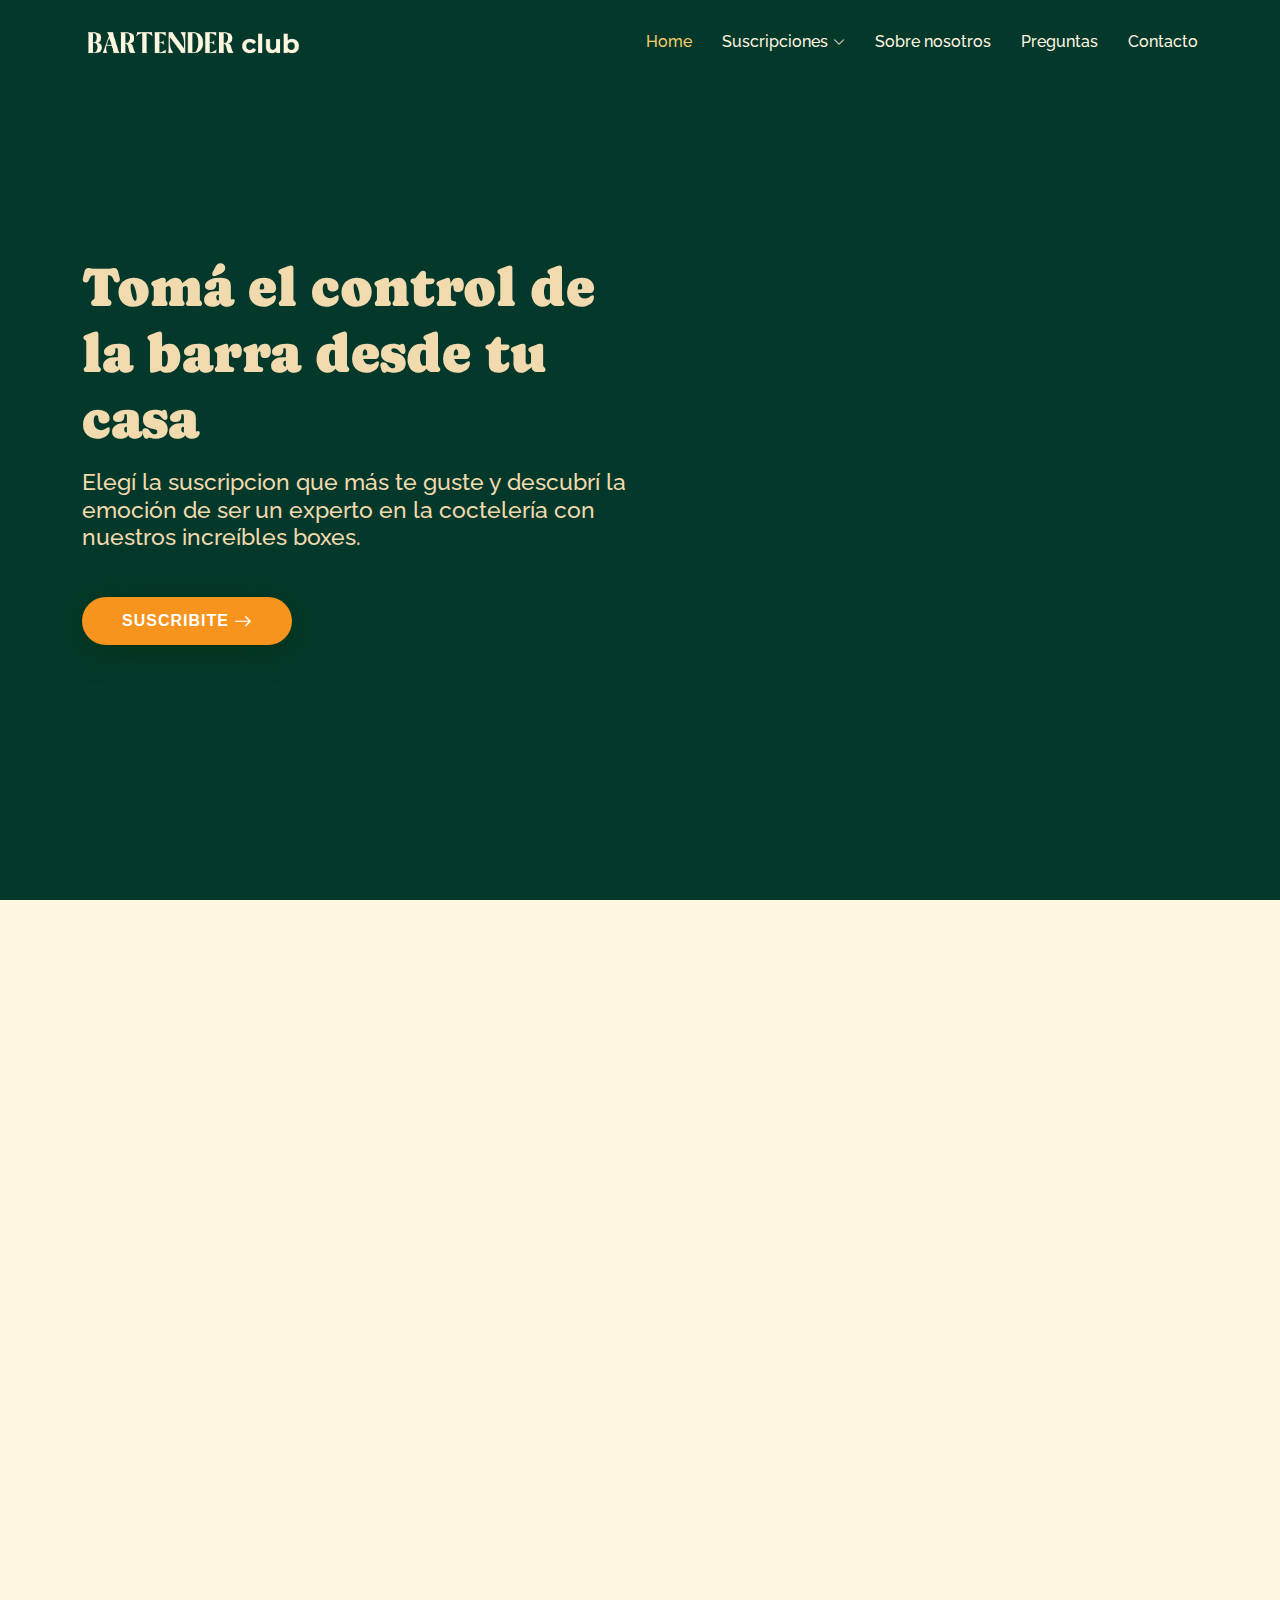
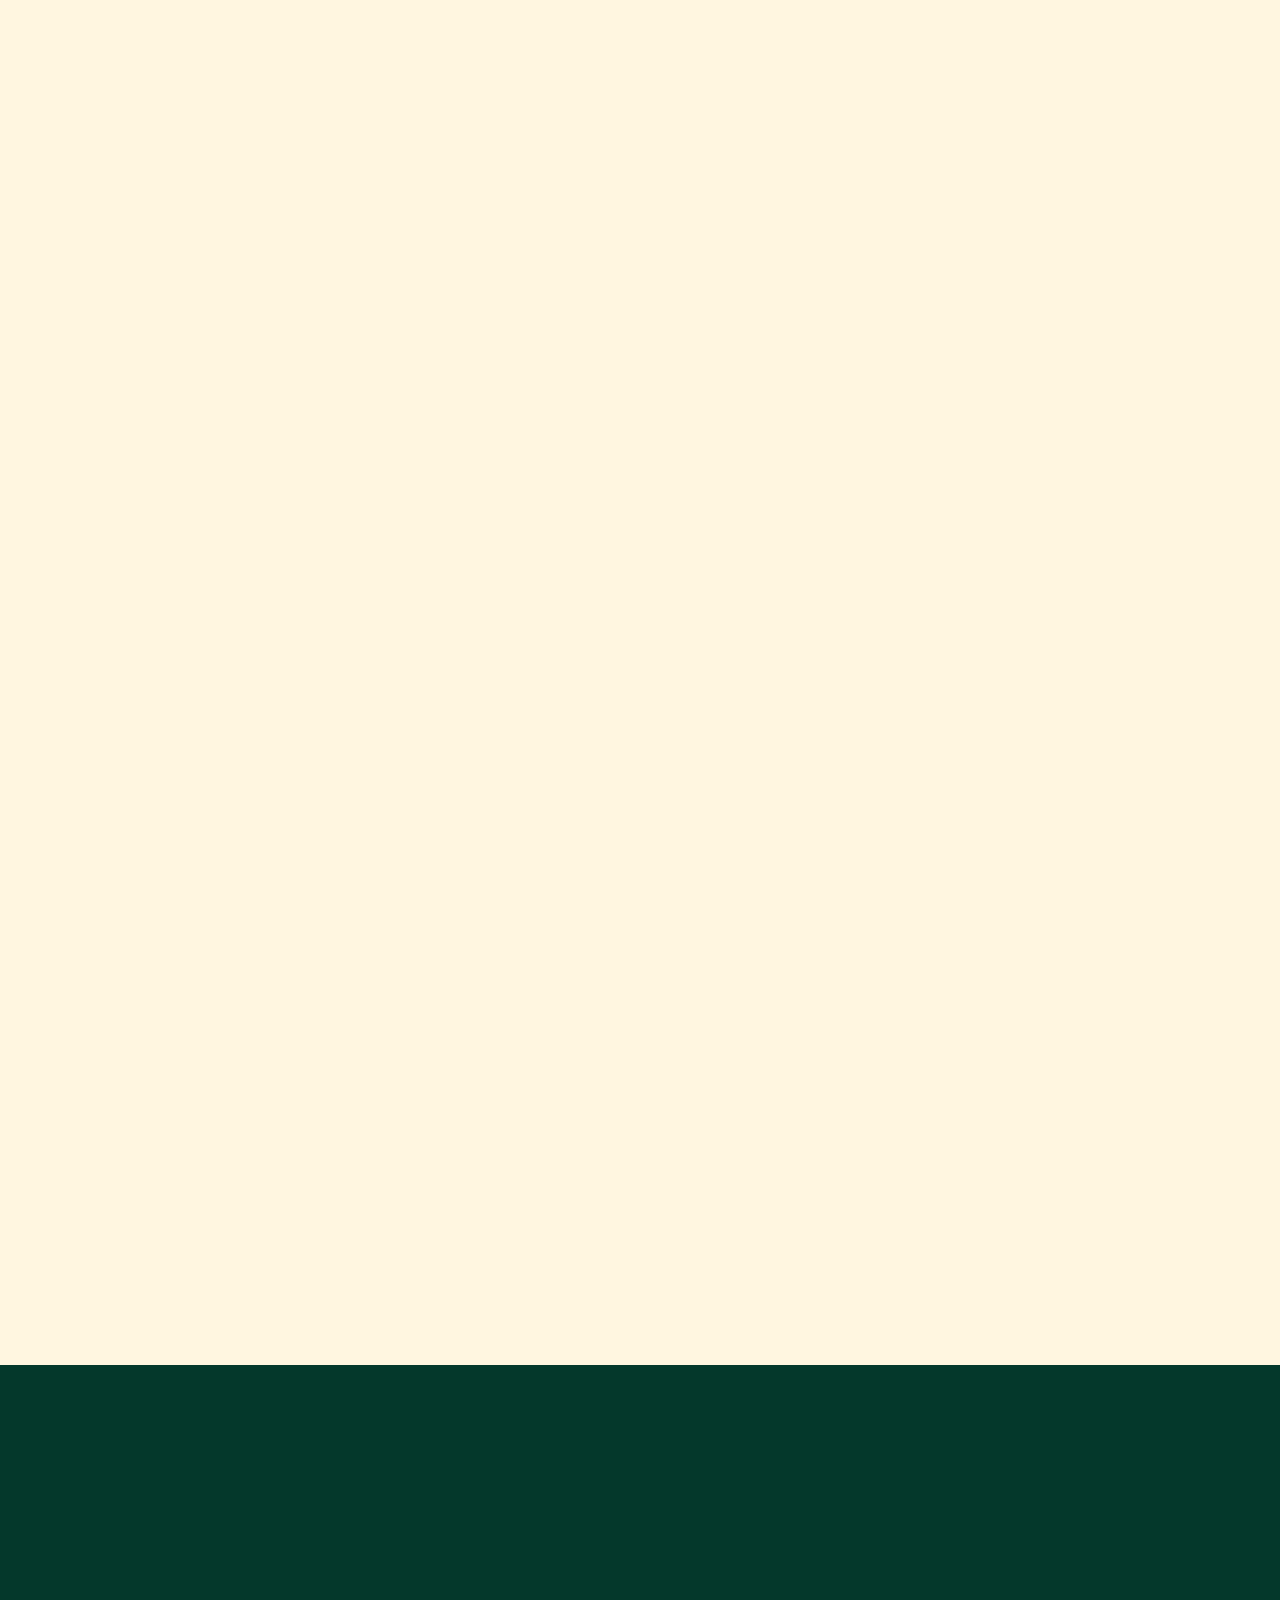
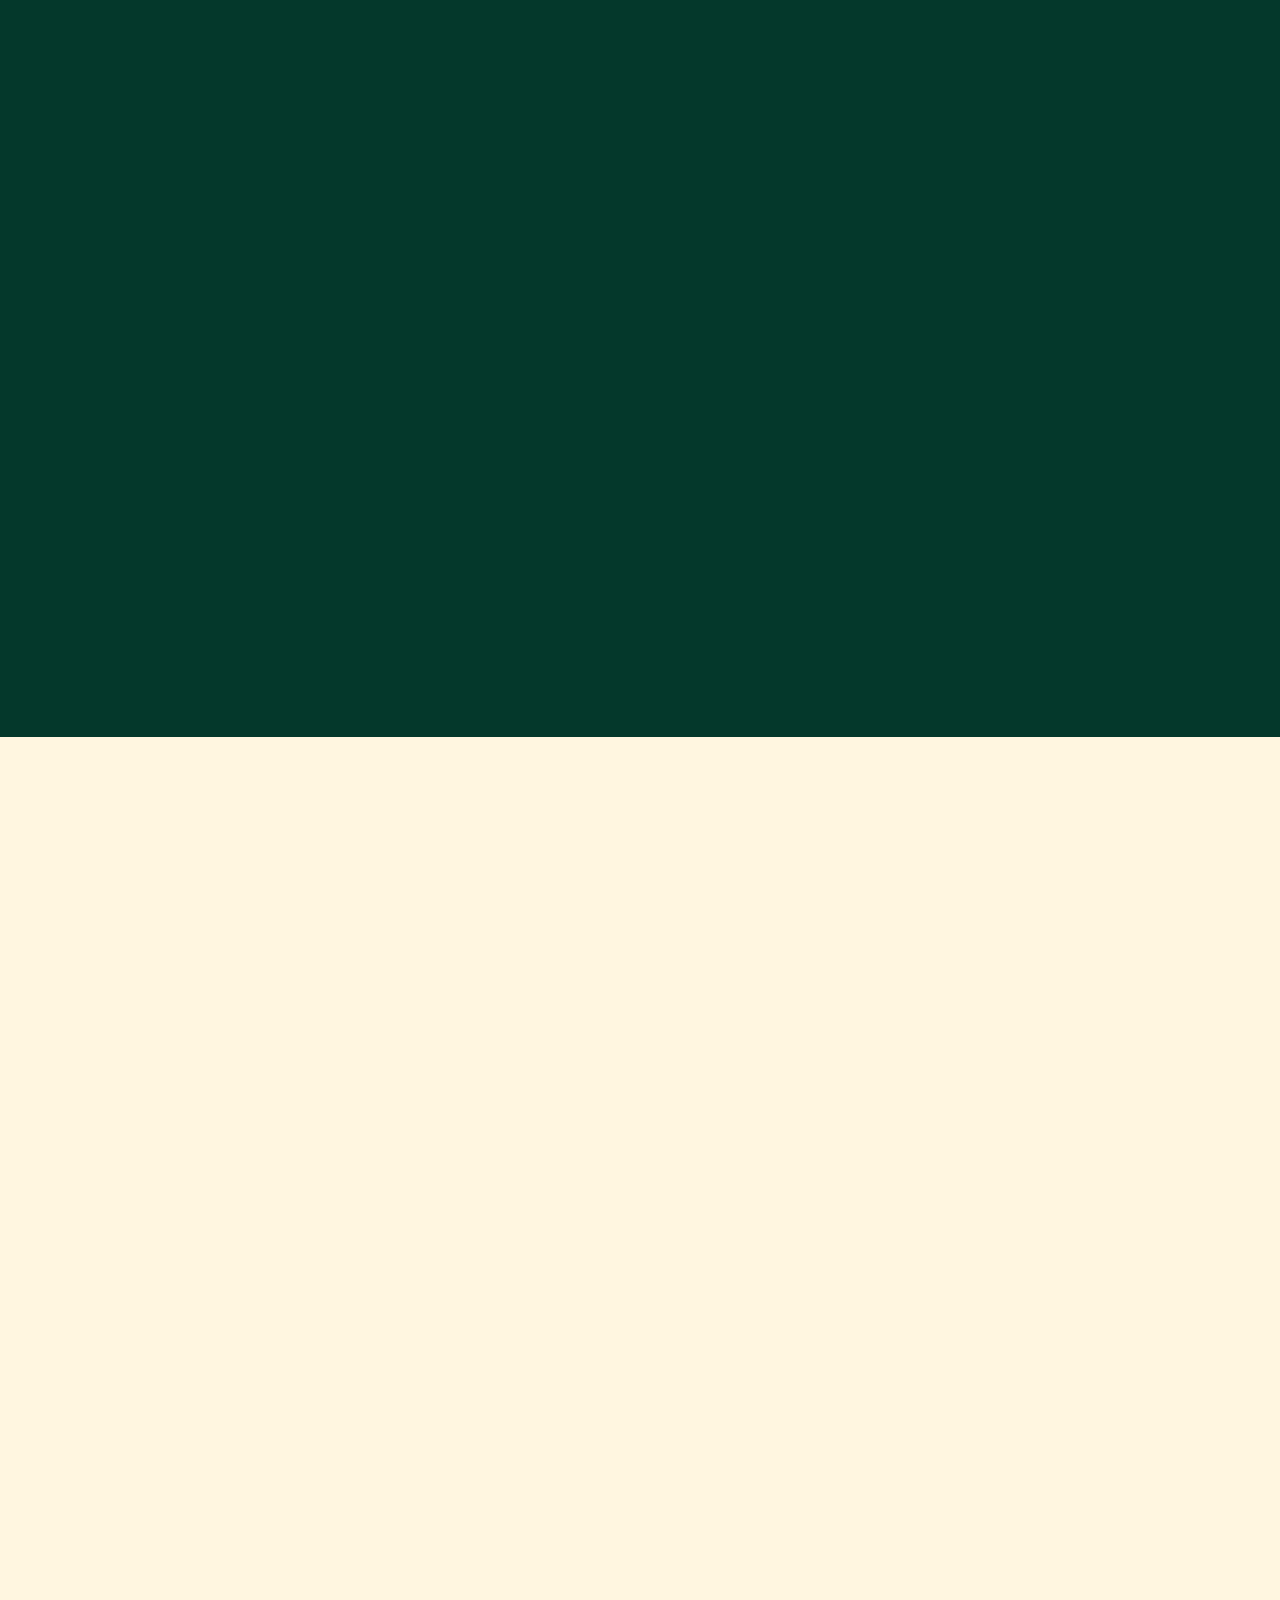
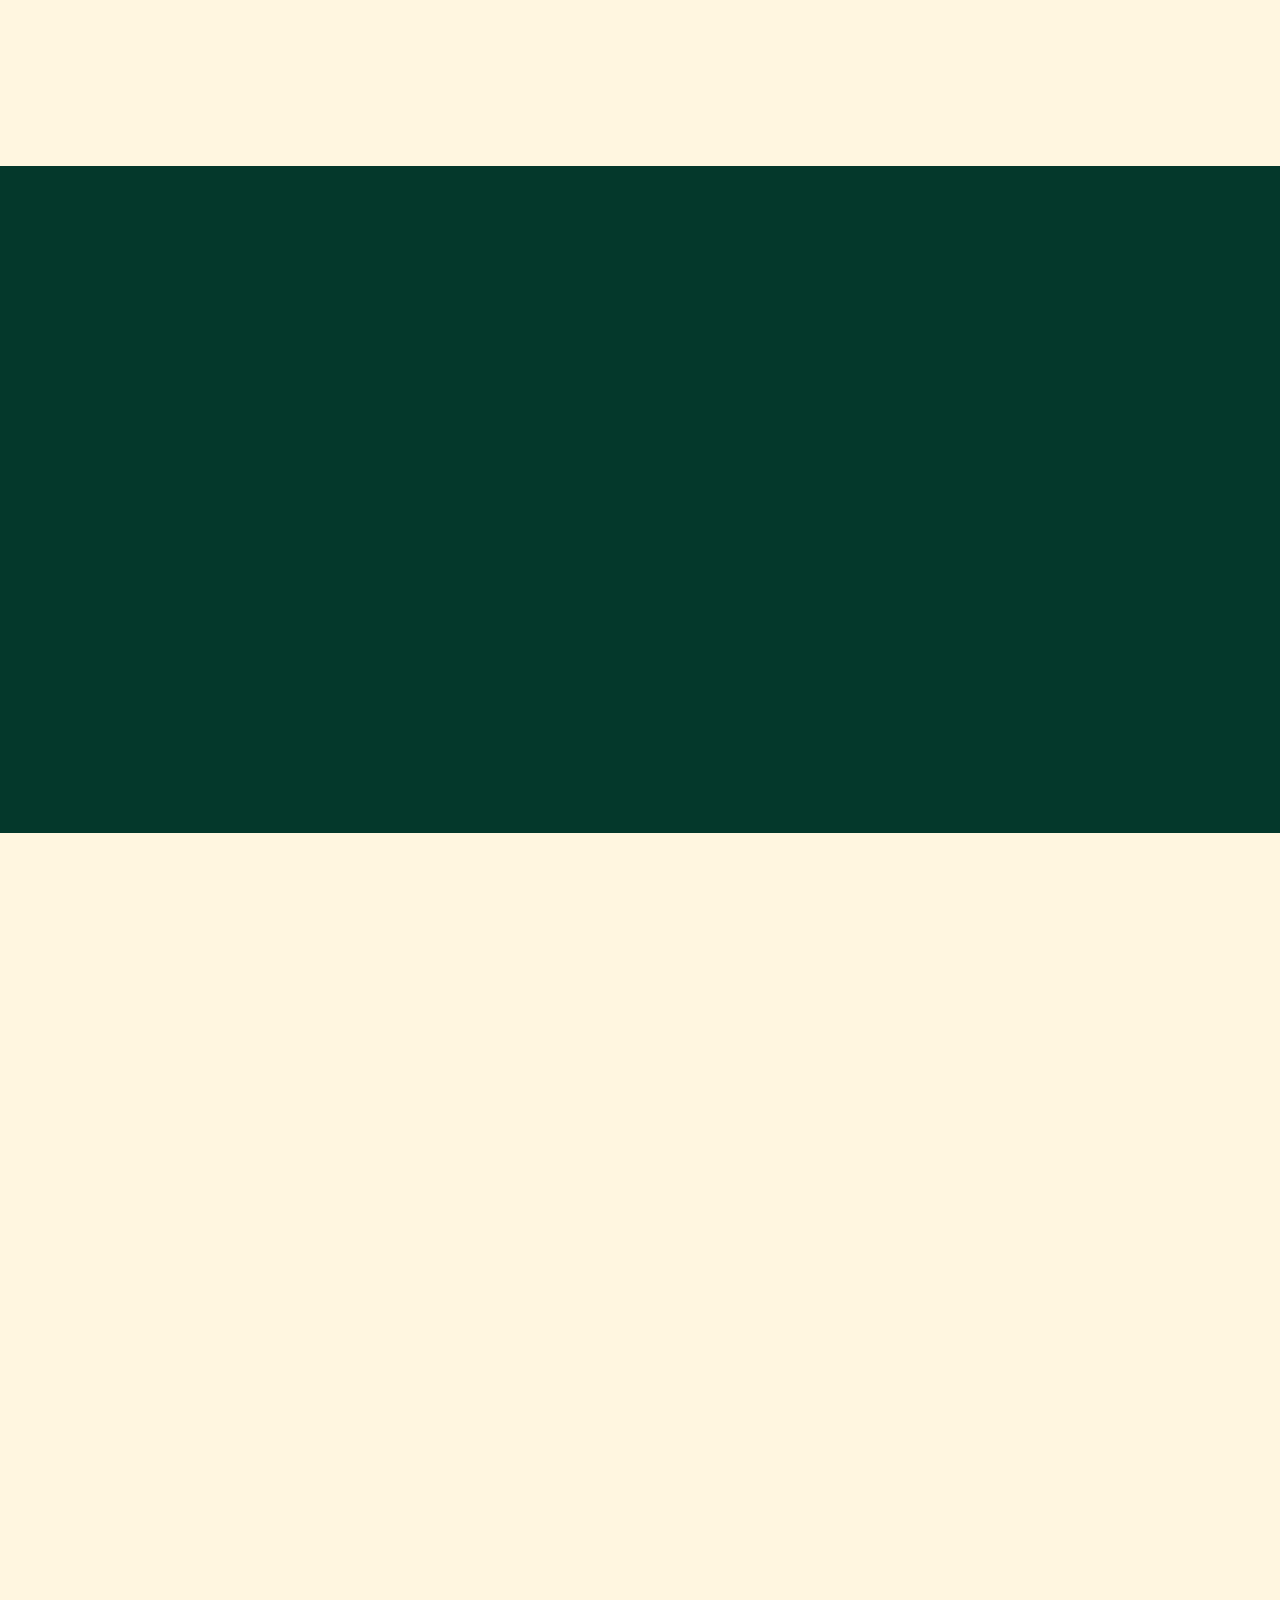
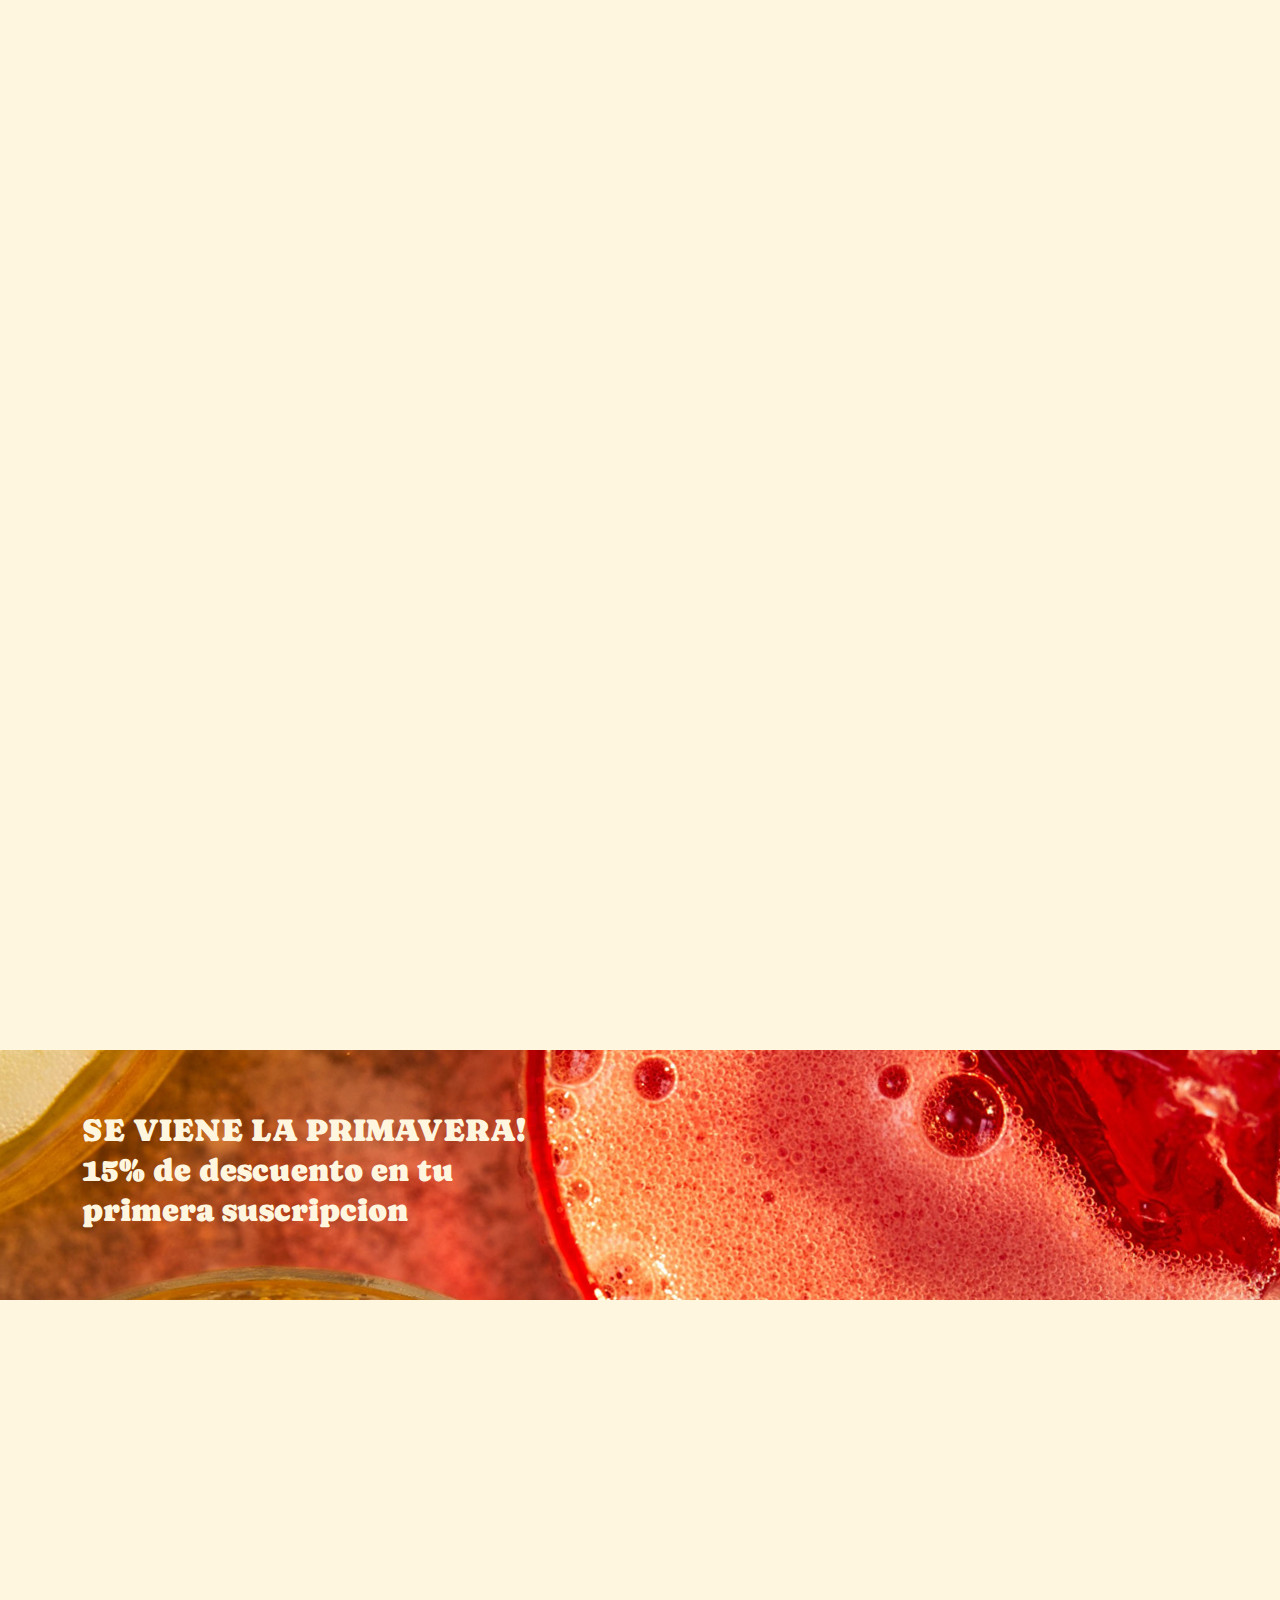
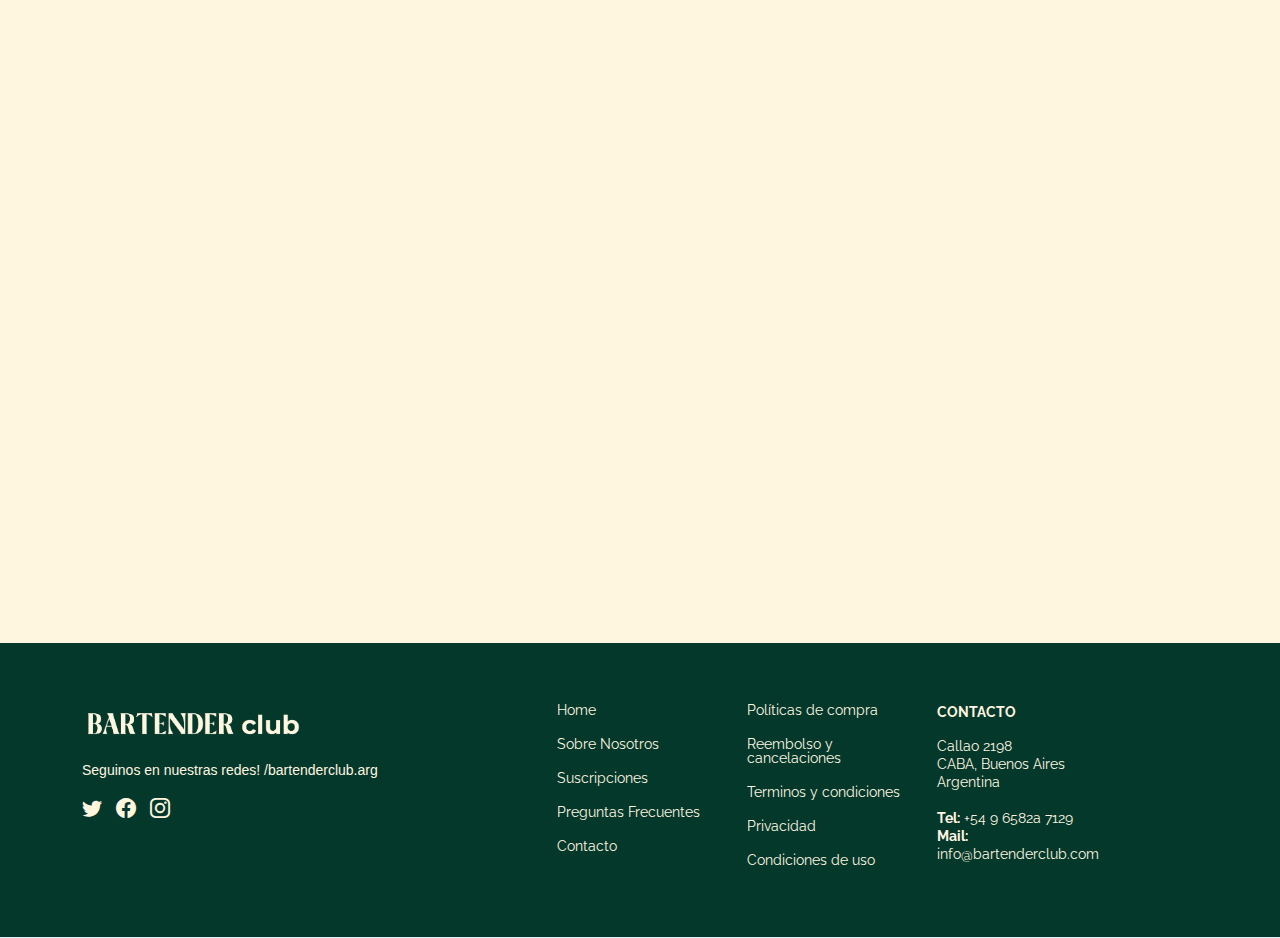
==== index.html @ 4bb98313 "cambios en detalles beneficios imagenes e iconos" ====
<!DOCTYPE html>
<html lang="en">

<head>
  <meta charset="utf-8">
  <meta content="width=device-width, initial-scale=1.0" name="viewport">

  <title>Bartender Club</title>
  <meta content="" name="description">
  <meta content="" name="keywords">

  <!-- Favicons -->
  <link href="assets/img/favicon.png" rel="icon">
  <link href="assets/img/apple-touch-icon.png" rel="apple-touch-icon">

  <!-- Google Fonts --> <link href="https://fonts.googleapis.com/css2?family=Caprasimo&family=Raleway:wght@500&family=Work+Sans:wght@700&display=swap" rel="stylesheet">

  <!-- Vendor CSS Files -->
  <link href="assets/vendor/aos/aos.css" rel="stylesheet">
  <link href="assets/vendor/bootstrap/css/bootstrap.min.css" rel="stylesheet">
  <link href="assets/vendor/bootstrap-icons/bootstrap-icons.css" rel="stylesheet">
  <link href="assets/vendor/glightbox/css/glightbox.min.css" rel="stylesheet">
  <link href="assets/vendor/remixicon/remixicon.css" rel="stylesheet">
  <link href="assets/vendor/swiper/swiper-bundle.min.css" rel="stylesheet">

  <!-- Template Main CSS File -->
  <link href="assets/css/style.css" rel="stylesheet">

  <!-- =======================================================
  * Template Name: FlexStart
  * Updated: Jul 27 2023 with Bootstrap v5.3.1
  * Template URL: https://bootstrapmade.com/flexstart-bootstrap-startup-template/
  * Author: BootstrapMade.com
  * License: https://bootstrapmade.com/license/
  ======================================================== -->
</head>

<body>

  <!-- ======= Header =======           <li><a class="nav-link scrollto" href="#services">Services</a></li>-->
  <header id="header" class="header fixed-top">
    <div class="container-fluid container-xl d-flex align-items-center justify-content-between">

      <a href="index.html" class="logo d-flex align-items-center">
        <img src="assets/img/logo.png" alt="">
      </a>

      <nav id="navbar" class="navbar">
        <ul>
          <li><a class="nav-link scrollto active" href="#hero">Home</a></li>  
          <li class="dropdown"><a href="#pricing"><span>Suscripciones</span> <i class="bi bi-chevron-down"></i></a>
            <ul>
              <li><a href="#"><span style="color: #04382b;">Box única</span></a></li>
              </li>
              <li><a href="detalle.html"><span style="color: #04382b;">Box por 6 meses</span></a></li>
              <li><a href="#"><span style="color: #04382b;">Box anual</span> </a></li>
            </ul>
          </li>
          <li><a class="nav-link scrollto" href="#creador">Sobre nosotros</a></li>

          <li><a class="nav-link scrollto" href="#faq">Preguntas</a></li>
        

          <li><a class="nav-link scrollto" href="#contact">Contacto</a></li>
        </ul>
        <i class="bi bi-list mobile-nav-toggle"></i>
      </nav><!-- .navbar -->

    </div>
  </header><!-- End Header -->

  <!-- ======= Hero Section ======= -->
  <section id="hero" class="hero d-flex align-items-center">

    <div class="container">
      <div class="row">
        <div class="col-lg-6 d-flex flex-column justify-content-center">
          <h1 data-aos="fade-up">Tomá el control de la barra desde tu casa</h1>
          <h2 data-aos="fade-up" data-aos-delay="400">Elegí la suscripcion que más te guste y descubrí la emoción de ser un experto en la coctelería con nuestros increíbles boxes. </p>
          <div data-aos="fade-up" data-aos-delay="600">
            <div class="text-center text-lg-start">
              <a href="#about" class="btn-get-started scrollto d-inline-flex align-items-center justify-content-center align-self-center">
                <span>SUSCRIBITE</span>
                <i class="bi bi-arrow-right"></i>
              </a>
            </div>
          </div>
        </div> 
         <div class="col-lg-6 hero-img" data-aos="zoom-out" data-aos-delay="200">
          <img src="assets/img/image-from-rawpixel-id-9070385-original.png" class="img-fluid" alt="">
        

          
        </div>
      </div>
    </div>

  </section><!-- End Hero -->

  <!-- ======= Clients Section ======= -->
<section id="clients" class="clients">

  <div class="container" data-aos="fade-up">

    <header class="section-header">
    </header>

    <div class="clients-slider swiper">
      <div class="swiper-wrapper align-items-center">
        <div class="swiper-slide"><img src="assets/img/clients/client-1.png" class="img-fluid" alt=""></div>
        <div class="swiper-slide"><img src="assets/img/clients/client-2.png" class="img-fluid" alt=""></div>
        <div class="swiper-slide"><img src="assets/img/clients/client-3.png" class="img-fluid" alt=""></div>
        <div class="swiper-slide"><img src="assets/img/clients/client-4.png" class="img-fluid" alt=""></div>
        <div class="swiper-slide"><img src="assets/img/clients/client-5.png" class="img-fluid" alt=""></div>
        <div class="swiper-slide"><img src="assets/img/clients/client-6.png" class="img-fluid" alt=""></div>
        <div class="swiper-slide"><img src="assets/img/clients/client-7.png" class="img-fluid" alt=""></div>
        <div class="swiper-slide"><img src="assets/img/clients/client-8.png" class="img-fluid" alt=""></div>
      </div>

    </div>
  </div>

</section><!-- End Clients Section -->

   <!-- ======= Values Section ======= -->
   <section id="values" class="values">

    <div class="container" data-aos="fade-up">

      <header class="section-header">

        <h1>Tu viaje con <span style="color: #FA003C;">Bartenderclub</span></h1>
      </header>

      <div class="row">

        <div class="col-lg-4" data-aos="fade-up" data-aos-delay="200">
          <div class="box">
            <img src="assets/img/stickerrrrssssss-04.svg" class="img-fluid" alt="">
            <h3>TE SUSCRIBIS</h3>
            <h5>Elegís el tipo de plan que más te <br> guste en pocos pasos</h5>
          </div>
        </div>

        <div class="col-lg-4 mt-4 mt-lg-0" data-aos="fade-up" data-aos-delay="400">
          <div class="box">
            <img src="assets/img/stickerrrrssssss-05.svg" class="img-fluid" alt="">
            <h3>LO PREPARAMOS</h3>
            <h5>Nos ocupamos que te llegue bien, <br> directo a tu puerta en Argentina</h5>
          </div>
        </div>

        <div class="col-lg-4 mt-4 mt-lg-0" data-aos="fade-up" data-aos-delay="600">
          <div class="box">
            <img src="assets/img/stickerrrrssssss-06.svg" class="img-fluid" alt="">
            <h3>LO DISFRUTAS</h3>
            <h5>Recibís tu box listo para un festival de <br> sabores y ser el mejor bartender!</h5>
          </div>
        </div>

      </div>

    </div>

  </section><!-- End Values Section -->

  <main id="main">
    <!-- ======= About Section ======= -->
    <section id="about" class="about">

      <div class="container" data-aos="fade-up">
        <div class="row gx-0">

          <div class="col-lg-6 d-flex flex-column justify-content-center" data-aos="fade-up" data-aos-delay="200">
            <div class="content">
              <h1>Cada mes, una <br> experiencia diferente</h1>
              <p>
                Una experiencia única y vibrante, desde clásicos elegantes hasta creaciones exóticas. Cada caja te sorprenderá cada mes con una fiesta lista para despegar, llena de ingredientes y recetas creativas.
              </p>
              <p> 
                <span style="font-weight: bolder;"> ¿Estás listo para agitar, mezclar y sorprender a tus amigos con deliciosos cócteles? Cada mes, una nueva explosión de sabores directo a tu casa.</span> 
              </p>
              <div class="text-center text-lg-start">
                <a href="#" class="btn-read-more d-inline-flex align-items-center justify-content-center align-self-center">
                  <span>LEER MÁS</span>
                  <i class="bi bi-arrow-right"></i>
                </a>
              </div>
            </div>
          </div>

          <div class="col-lg-6 d-flex align-items-center" data-aos="zoom-out" data-aos-delay="200">
            <img src="assets/img/primer partetrago.png" class="img-fluid" alt="">
          </div>

        </div>
      </div>

    </section><!-- End About Section -->

   

     <!-- Beneficios-->
     <section id="features" class="features">

      <div class="container" data-aos="fade-up">
    <div class="row feature-icons" data-aos="fade-up">
     <h1 class="text-center">Una sola caja, miles de beneficios</h1> 

      <div class="row">
        <div class="col-xl-4 text-center" data-aos="fade-right" data-aos-delay="100">
          <img src="assets/img/friends2.png" class="img-fluid p-4" alt="">
        </div>

        <div class="col-xl-8 d-flex content">
          <div class="row align-self-center gy-4">

            <div class="col-md-6 icon-box" data-aos="fade-up">
              <img src="assets/img/stickersbeneficios-12.png">
              <div>
                <h4 >Variedad de ingredientes</h4>
                <p>Licores premium, siropes, frutas frescas y especias, seleccionadas cuidadosamente</p>
              </div>
            </div>

            <div class="col-md-6 icon-box" data-aos="fade-up" data-aos-delay="100">
              <img src="assets/img/stickersbeneficios-11.png">
              <div>
                <h4>Recetas únicas y creativas</h4>
                <p>Diseñadas para todos los niveles con secretos y tips para lucirte</p>
              </div>
            </div>

            <div class="col-md-6 icon-box" data-aos="fade-up" data-aos-delay="200">
              <img src="assets/img/stickersbeneficios-13.png">
              <div>
                <h4>Instrumentos profesionales</h4>
                <p>Instrumentos duraderos para garantizar una preparación auténtica</p>
              </div>
            </div>

            <div class="col-md-6 icon-box" data-aos="fade-up" data-aos-delay="300">
              <img src="assets/img/stickersbeneficios-14.png">
              <div>
                <h4>Experiencia en comunidad</h4>
                <p>Experiencias, consejos y variaciones de recetas de otros suscriptores como vos</p>
              </div>
            </div>

            <div class="col-md-6 icon-box" data-aos="fade-up" data-aos-delay="400">
              <img src="assets/img/stickersbeneficios-10.png">
              <div>
                <h4>Accesos exclusivos</h4>
                <p>Acceso exclusivo a eventos y clases por Youtube con expertos para seguir aprendiendo</p>
              </div>
            </div>

            <div class="col-md-6 icon-box" data-aos="fade-up" data-aos-delay="500">
              <img src="assets/img/stickersbeneficios-09.png">
              <div>
                <h4>Servicio personalizado</h4>
                <p>Comentanos tus preferencias o alergias alimentarias y las tendremos en cuenta!</p>
              </div>
            </div>

          </div>
        </div>

      </div>
  
</div><!-- End Feature Tabs -->

    </div><!-- End Feature Icons -->

  </div>

</section><!-- End Features Section -->
    <!-- ======= Counts Section ======= <section id="counts" class="counts">
      <div class="container" data-aos="fade-up">

        <div class="row gy-4">

          <div class="col-lg-3 col-md-6">
            <div class="count-box">
              <i class="bi bi-emoji-smile"></i>
              <div>
                <span data-purecounter-start="0" data-purecounter-end="232" data-purecounter-duration="1" class="purecounter"></span>
                <p>Happy Clients</p>
              </div>
            </div>
          </div>

          <div class="col-lg-3 col-md-6">
            <div class="count-box">
              <i class="bi bi-journal-richtext" style="color: #ee6c20;"></i>
              <div>
                <span data-purecounter-start="0" data-purecounter-end="521" data-purecounter-duration="1" class="purecounter"></span>
                <p>Projects</p>
              </div>
            </div>
          </div>

          <div class="col-lg-3 col-md-6">
            <div class="count-box">
              <i class="bi bi-headset" style="color: #15be56;"></i>
              <div>
                <span data-purecounter-start="0" data-purecounter-end="1463" data-purecounter-duration="1" class="purecounter"></span>
                <p>Hours Of Support</p>
              </div>
            </div>
          </div>

          <div class="col-lg-3 col-md-6">
            <div class="count-box">
              <i class="bi bi-people" style="color: #bb0852;"></i>
              <div>
                <span data-purecounter-start="0" data-purecounter-end="15" data-purecounter-duration="1" class="purecounter"></span>
                <p>Hard Workers</p>
              </div>
            </div>
          </div>

        </div>

      </div>
    </section>-->
    <!-- End Counts Section -->






 <!-- End Banner Section -->

    
 <!-- ======= Pricing Section ======= -->
 <section id="pricing" class="pricing">

  <div class="container" data-aos="fade-up">

    <header class="section-header">
      <h1 style="color: #FFF6E0;">Elegí tu camino bartender</h1> 
    </header>

    <div class="row gy-4" data-aos="fade-left">

      <div class="col-lg-4 col-md-6" data-aos="zoom-in" data-aos-delay="200">
        <div class="box">
          <img src="assets/img/Paper Box Mockups1.png" class="img-fluid" alt="">
          <h3 style="color: #FA003C; font-size: 30px;">BOX AMATEUR</h3>  
          <h5> Suscripción por un mes</h5>  
       
        
          
          <ul>
            <li style="font-weight:bolder;"> Incluye</li>
            <li>✓ Materias primas para el armado<br> del trago del mes</li>
            <li >✓ Recetas exclusivas<span></li>
          </ul>
          <ul>
            <li><span style="color: #ffffff; font-weight: bolder;">Regalo sorpresa mensual<span></li>
            <li > <span style="color: #ffffff; font-weight: bolder;">Contenidos de Youtube exclusivos<span></li>
            <li><span style="color: #ffffff; font-weight: bolder;">Diferentes copas de regalo<span></li>
          </ul>
          <div class="price"><sup>$</sup>10.000</div>
          <a href="detalle.html" class="btn-buy">SUSCRIBIRSE</a>
        </div>
      </div>

      <div class="col-lg-4 col-md-6" data-aos="zoom-in" data-aos-delay="300">
        <div class="box">
          <img src="assets/img/aaaa.png" class="img-fluid" alt="">
          <span class="featured">+ VENDIDO</span>
          <h3 style="color:#FA003C; font-size: 30px">BOX AFICIONADO</h3>
          <h5> Suscripción por 6 meses</h5>
          

          <ul>
            <li style="font-weight:bolder;"> Incluye</li>
            <li>✓ Materias primas para el armado<br> de dos tragos del mes</li>
            <li >✓ Recetas exclusivas<span></li>
          </ul>
          <ul>
            <li><span style="color: #FA003C; font-weight: bolder;">Regalo sorpresa mensual<span></li>
            <li > <span style="color: #ffffff; font-weight: bolder;">Contenidos de Youtube exclusivos<span></li>
            <li><span style="color: #ffffff; font-weight: bolder;">Diferentes copas de regalo<span></li>
          </ul>
          <div class="price"><sup>$</sup>13.000<span> / por mes</span></div>
          <a href="detalle.html" class="btn-buy">SUSCRIBIRSE</a>
        </div>
      </div>

      <div class="col-lg-4 col-md-6" data-aos="zoom-in" data-aos-delay="400">
        <div class="box">
          <img src="assets/img/Paper Box Mockups2.png" class="img-fluid" alt="">
          <h3 style="color: #FA003C; font-size: 30px">BOX MAESTRO</h3>
          <h5> Suscripción anual</h5>
          
        
          <ul>
            <li style="font-weight:bolder;"> Incluye</li>
            <li>✓ Materias primas para el armado<br> de dos tragos del mes</li>
            <li >✓ Recetas exclusivas<span></li>
          </ul>
          <ul>
            <li><span style="color: #FA003C; font-weight: bolder;">Regalo sorpresa mensual<span></li>
            <li > <span style="color: #FA003C; font-weight: bolder;">Contenidos de Youtube exclusivos<span></li>
            <li><span style="color: #FA003C; font-weight: bolder;">Diferentes copas de regalo<span></li>
          </ul>
          <div class="price"><sup>$</sup>14.000<span> / por mes</span></div>
          <a href="detalle.html" class="btn-buy">SUSCRIBIRSE</a>
        </div>
      </div>

    </div>

  </div>

</section><!-- End Pricing Section -->

    <!-- ======= Features Section ======= <section id="features" class="features">

      <div class="container" data-aos="fade-up">

        <header class="section-header">
          <h2>Features</h2>
          <p>Laboriosam et omnis fuga quis dolor direda fara</p>
        </header>

        <div class="row">

          <div class="col-lg-6">
            <img src="assets/img/features.png" class="img-fluid" alt="">
          </div>

          <div class="col-lg-6 mt-5 mt-lg-0 d-flex">
            <div class="row align-self-center gy-4">

              <div class="col-md-6" data-aos="zoom-out" data-aos-delay="200">
                <div class="feature-box d-flex align-items-center">
                  <i class="bi bi-check"></i>
                  <h3>Eos aspernatur rem</h3>
                </div>
              </div>

              <div class="col-md-6" data-aos="zoom-out" data-aos-delay="300">
                <div class="feature-box d-flex align-items-center">
                  <i class="bi bi-check"></i>
                  <h3>Facilis neque ipsa</h3>
                </div>
              </div>

              <div class="col-md-6" data-aos="zoom-out" data-aos-delay="400">
                <div class="feature-box d-flex align-items-center">
                  <i class="bi bi-check"></i>
                  <h3>Volup amet voluptas</h3>
                </div>
              </div>

              <div class="col-md-6" data-aos="zoom-out" data-aos-delay="500">
                <div class="feature-box d-flex align-items-center">
                  <i class="bi bi-check"></i>
                  <h3>Rerum omnis sint</h3>
                </div>
              </div>

              <div class="col-md-6" data-aos="zoom-out" data-aos-delay="600">
                <div class="feature-box d-flex align-items-center">
                  <i class="bi bi-check"></i>
                  <h3>Alias possimus</h3>
                </div>
              </div>

              <div class="col-md-6" data-aos="zoom-out" data-aos-delay="700">
                <div class="feature-box d-flex align-items-center">
                  <i class="bi bi-check"></i>
                  <h3>Repellendus mollitia</h3>
                </div>
              </div>

            </div>
          </div>

        </div> <!-- / row -->

        
       

    
    
    <!-- ======= Services Section =======<section id="services" class="services">

      <div class="container" data-aos="fade-up">

        <header class="section-header">
          <h2>Services</h2>
          <p>Veritatis et dolores facere numquam et praesentium</p>
        </header>

        <div class="row gy-4">

          <div class="col-lg-4 col-md-6" data-aos="fade-up" data-aos-delay="200">
            <div class="service-box blue">
              <i class="ri-discuss-line icon"></i>
              <h3>Nesciunt Mete</h3>
              <p>Provident nihil minus qui consequatur non omnis maiores. Eos accusantium minus dolores iure perferendis tempore et consequatur.</p>
              <a href="#" class="read-more"><span>Read More</span> <i class="bi bi-arrow-right"></i></a>
            </div>
          </div>

          <div class="col-lg-4 col-md-6" data-aos="fade-up" data-aos-delay="300">
            <div class="service-box orange">
              <i class="ri-discuss-line icon"></i>
              <h3>Eosle Commodi</h3>
              <p>Ut autem aut autem non a. Sint sint sit facilis nam iusto sint. Libero corrupti neque eum hic non ut nesciunt dolorem.</p>
              <a href="#" class="read-more"><span>Read More</span> <i class="bi bi-arrow-right"></i></a>
            </div>
          </div>

          <div class="col-lg-4 col-md-6" data-aos="fade-up" data-aos-delay="400">
            <div class="service-box green">
              <i class="ri-discuss-line icon"></i>
              <h3>Ledo Markt</h3>
              <p>Ut excepturi voluptatem nisi sed. Quidem fuga consequatur. Minus ea aut. Vel qui id voluptas adipisci eos earum corrupti.</p>
              <a href="#" class="read-more"><span>Read More</span> <i class="bi bi-arrow-right"></i></a>
            </div>
          </div>

          <div class="col-lg-4 col-md-6" data-aos="fade-up" data-aos-delay="500">
            <div class="service-box red">
              <i class="ri-discuss-line icon"></i>
              <h3>Asperiores Commodi</h3>
              <p>Non et temporibus minus omnis sed dolor esse consequatur. Cupiditate sed error ea fuga sit provident adipisci neque.</p>
              <a href="#" class="read-more"><span>Read More</span> <i class="bi bi-arrow-right"></i></a>
            </div>
          </div>

          <div class="col-lg-4 col-md-6" data-aos="fade-up" data-aos-delay="600">
            <div class="service-box purple">
              <i class="ri-discuss-line icon"></i>
              <h3>Velit Doloremque.</h3>
              <p>Cumque et suscipit saepe. Est maiores autem enim facilis ut aut ipsam corporis aut. Sed animi at autem alias eius labore.</p>
              <a href="#" class="read-more"><span>Read More</span> <i class="bi bi-arrow-right"></i></a>
            </div>
          </div>

          <div class="col-lg-4 col-md-6" data-aos="fade-up" data-aos-delay="700">
            <div class="service-box pink">
              <i class="ri-discuss-line icon"></i>
              <h3>Dolori Architecto</h3>
              <p>Hic molestias ea quibusdam eos. Fugiat enim doloremque aut neque non et debitis iure. Corrupti recusandae ducimus enim.</p>
              <a href="#" class="read-more"><span>Read More</span> <i class="bi bi-arrow-right"></i></a>
            </div>
          </div>

        </div>

      </div>

    </section> -->
    <!-- End Services Section -->

   
  <!-- ======= Team Section ======= -->
  <section id="team" class="team">

    <div class="container" data-aos="fade-up">

      <header class="section-header">
        <h1>Trends de nuestros expertos en tus boxes</h1>
      </header>

      <div class="row gy-4">

        <div class="col-lg-3 col-md-6 d-flex align-items-stretch" data-aos="fade-up" data-aos-delay="100">
          <div class="member">
            <div class="member-img">
              <img src="assets/img/team/Frame 10.png" class="img-fluid" alt="">
              <div class="social">
            
              </div>
            </div>
            <div class="member-info">
              <h3>WESTERN INDIAN</h3>
              <h5>Por Ana Varela </h5>
              <p>Una mezcla de Caribe antiguo y Sudamérica, siendo considerado como un cóctel ideal para comenzar o terminar un día caluroso.

              </p>
            </div>
          </div>
        </div>

        <div class="col-lg-3 col-md-6 d-flex align-items-stretch" data-aos="fade-up" data-aos-delay="200">
          <div class="member">
            <div class="member-img">
              <img src="assets/img/team/Frame 9.png" class="img-fluid" alt="">
              <div class="social">
               
              </div>
            </div>
            <div class="member-info">
              <h3>MARGARITA</h3>
              <h5>Por "Picca" </h5>
              <p>Reinventamos la clásica receta para hacerla un poco más veraniega y aún más refrescante, mezclándola con mucha sandía.</p>
            </div>
          </div>
        </div>

        <div class="col-lg-3 col-md-6 d-flex align-items-stretch" data-aos="fade-up" data-aos-delay="300">
          <div class="member">
            <div class="member-img">
              <img src="assets/img/team/Frame 12.png" class="img-fluid" alt="">
              <div class="social">
          
              </div>
            </div>
            <div class="member-info">
              <h3>VODKA LEMONADE</h3>
              <h5>Por Meli Manhattan </h5>
              <p>Para pasar un fin de semana con amigos, nada mejor que una limonada, pero para agregarle un toque único y diferente,
¿Por qué no pruebas con un poco de vodka?  .</p>
            </div>
          </div>
        </div>

        <div class="col-lg-3 col-md-6 d-flex align-items-stretch" data-aos="fade-up" data-aos-delay="400">
          <div class="member">
            <div class="member-img">
              <img src="assets/img/team/Frame 11.png" class="img-fluid" alt="">
              <div class="social">
            
              </div>
            </div>
            <div class="member-info">
              <h3>CYNAR JULEP</h3>
              <h5>Por Tato Giovanonni</h5>
              <p>Un trago de baja calorias y bajo en alcohol, asi que no tendras que sentirte mal por disfrutar mas de uno! </p>
            </div>
          </div>
        </div>

      </div>

    </div>

  </section><!-- End Team Section -->
    
<!-- Sobre el creador -->
<section id="creador" class="creador">

  <div class="container" data-aos="fade-up">
<div class="row feature-icons" data-aos="fade-up">
<div class="row feture-tabs" data-aos="fade-up">
<div class="col-lg-6"> 
<h1>Conocé al creador</h1>

<!-- Tabs -->
<ul class="nav nav-pills mb-3">
  <li>
    <a class="nav-link active" data-bs-toggle="pill" href="#tab1">Historia</a>
  </li>
  <li>
    <a class="nav-link" data-bs-toggle="pill" href="#tab2">Su gran premio</a>
  </li>
</ul><!-- End sobre el creador -->

<!-- Tab Content -->
<div class="tab-content">

  <div class="tab-pane fade show active" id="tab1">
    <p style="color: #FFF6E0; font-size: 18px;" font>Pablo Zitarosa, un apasionado bartender argentino que quedó cautivado por las fascinantes recetas de autor que se ocultan detrás de cada cóctel a los 18 años. <br>  A lo largo de su carrera, tuvo el privilegio de explorar y experimentar con una amplia gama de ingredientes, técnicas y sabores, lo que le permitió desarrollar mi propio estilo.</p>
    
    <p> <span style="font-weight: bolder; color: #FFF6E0; font-size: 18px;">Aprendé los secretos mejor guardados y los trucos maestros mientras te conviertes en un verdadero experto en la creación de bebidas únicas.</span></p>
    <div class="d-flex align-items-center mb-2">
     
            <div class="text-center text-lg-start">
              <a href="#" class="btn-read-more d-inline-flex align-items-center justify-content-center align-self-center">
                <span>LEER MÁS</span>
                <i class="bi bi-plus"></i>
              </a>
            </div> 
    </div>
   
  </div><!-- End Tab 1 Content -->

  <div class="tab-pane fade show" id="tab2">
    <p style="color: #FFF6E0; font-size: 18px; ">Se coronó <span style="font-weight: bolder;">campeón de World Class Argentina,</span> la competencia de coctelería organizada por Diageo, la empresa de bebidas premium, obteniendo el título de Bartender del Año 2023. Zitarosa representará al país en la final global que se realizará en São Paulo, Brasil, en septiembre, compitiendo contra bartenders de más de 50 países del mundo.</p>
    <div class="d-flex align-items-center mb-2">
      <i class="bi bi-check2"></i>
      <h4>Un bartender de clase mundial</h4>
    </div>
    <div class="d-flex align-items-center mb-2">
      <i class="bi bi-check2"></i>
      <h4>Presentó ocho cócteles en ocho minutos</h4>
    </div>
  </div><!-- End Tab 2 Content -->
  
 

</div>

</div>

<div class="col-lg-6">
<img src="assets/img/pablo.png" class="img-fluid" alt="">
</div>
       
</section> <!-- End creador Content --> 

    <!-- ======= Portfolio Section ======= -->
    <section id="portfolio" class="portfolio">

      <div class="container" data-aos="fade-up">

        <header class="section-header">
          <h1>Sabores capturados</h1>
        </header>

        <div class="row" data-aos="fade-up" data-aos-delay="100">
          <div class="col-lg-12 d-flex justify-content-center">
            <ul id="portfolio-flters">
              <li data-filter="*" class="filter-active">Todos</li>
              <li data-filter=".filter-app">Veraniegos</li>
              <li data-filter=".filter-card">Primaverales</li>
              <li data-filter=".filter-web">Con amigos</li>
            </ul>
          </div>
        </div>

        <div class="row gy-4 portfolio-container" data-aos="fade-up" data-aos-delay="200">

          <div class="col-lg-4 col-md-6 portfolio-item filter-app">
            <div class="portfolio-wrap">
              <img src="assets/img/portfolio/portfolio-1.jpg" class="img-fluid" alt="">
              <div class="portfolio-info">
                <h4>Ginger gin</h4>
                <p>Veraniegos</p>
                <div class="portfolio-links">
                  <a href="assets/img/portfolio/portfolio-1.jpg" data-gallery="portfolioGallery" class="portfokio-lightbox" title="Ginger gin"><i class="bi bi-plus"></i></a>
                  <a href="portfolio-details.html" title="More Details"><i class="bi bi-link"></i></a>
                </div>
              </div>
            </div>
          </div>

          <div class="col-lg-4 col-md-6 portfolio-item filter-web">
            <div class="portfolio-wrap">
              <img src="assets/img/portfolio/portfolio-2.jpg" class="img-fluid" alt="">
              <div class="portfolio-info">
                <h4>Coco loco</h4>
                <p>Con amigos</p>
                <div class="portfolio-links">
                  <a href="assets/img/portfolio/portfolio-2.jpg" data-gallery="portfolioGallery" class="portfokio-lightbox" title="Coco loco"><i class="bi bi-plus"></i></a>
                  <a href="portfolio-details.html" title="More Details"><i class="bi bi-link"></i></a>
                </div>
              </div>
            </div>
          </div>

          <div class="col-lg-4 col-md-6 portfolio-item filter-app">
            <div class="portfolio-wrap">
              <img src="assets/img/portfolio/portfolio-3.jpg" class="img-fluid" alt="">
              <div class="portfolio-info">
                <h4>Frozen Aperol Spritz</h4>
                <p>Veraniegos</p>
                <div class="portfolio-links">
                  <a href="assets/img/portfolio/portfolio-3.jpg" data-gallery="portfolioGallery" class="portfokio-lightbox" title="Frozen Aperol Spritz"><i class="bi bi-plus"></i></a>
                  <a href="portfolio-details.html" title="More Details"><i class="bi bi-link"></i></a>
                </div>
              </div>
            </div>
          </div>

          <div class="col-lg-4 col-md-6 portfolio-item filter-card">
            <div class="portfolio-wrap">
              <img src="assets/img/portfolio/portfolio-4.jpg" class="img-fluid" alt="">
              <div class="portfolio-info">
                <h4>Madras</h4>
                <p>Primaverales</p>
                <div class="portfolio-links">
                  <a href="assets/img/portfolio/portfolio-4.jpg" data-gallery="portfolioGallery" class="portfokio-lightbox" title="Madras"><i class="bi bi-plus"></i></a>
                  <a href="portfolio-details.html" title="More Details"><i class="bi bi-link"></i></a>
                </div>
              </div>
            </div>
          </div>

          <div class="col-lg-4 col-md-6 portfolio-item filter-web">
            <div class="portfolio-wrap">
              <img src="assets/img/portfolio/portfolio-5.jpg" class="img-fluid" alt="">
              <div class="portfolio-info">
                <h4>Verano frizz</h4>
                <p>Con amigos</p>
                <div class="portfolio-links">
                  <a href="assets/img/portfolio/portfolio-5.jpg" data-gallery="portfolioGallery" class="portfokio-lightbox" title="Verano frizz"><i class="bi bi-plus"></i></a>
                  <a href="portfolio-details.html" title="More Details"><i class="bi bi-link"></i></a>
                </div>
              </div>
            </div>
          </div>

          <div class="col-lg-4 col-md-6 portfolio-item filter-app">
            <div class="portfolio-wrap">
              <img src="assets/img/portfolio/portfolio-6.jpg" class="img-fluid" alt="">
              <div class="portfolio-info">
                <h4>Vodka tomate Limoneto</h4>
                <p>Veraniegos</p>
                <div class="portfolio-links">
                  <a href="assets/img/portfolio/portfolio-6.jpg" data-gallery="portfolioGallery" class="portfokio-lightbox" title="Vodka tomate Limoneto"><i class="bi bi-plus"></i></a>
                  <a href="portfolio-details.html" title="More Details"><i class="bi bi-link"></i></a>
                </div>
              </div>
            </div>
          </div>

          <div class="col-lg-4 col-md-6 portfolio-item filter-card">
            <div class="portfolio-wrap">
              <img src="assets/img/portfolio/portfolio-7.jpg" class="img-fluid" alt="">
              <div class="portfolio-info">
                <h4>Aperol Hibiscus</h4>
                <p>Primaverales</p>
                <div class="portfolio-links">
                  <a href="assets/img/portfolio/portfolio-7.jpg" data-gallery="portfolioGallery" class="portfokio-lightbox" title="Aperol Hibiscus"><i class="bi bi-plus"></i></a>
                  <a href="portfolio-details.html" title="More Details"><i class="bi bi-link"></i></a>
                </div>
              </div>
            </div>
          </div>

          <div class="col-lg-4 col-md-6 portfolio-item filter-card">
            <div class="portfolio-wrap">
              <img src="assets/img/portfolio/portfolio-8.jpg" class="img-fluid" alt="">
              <div class="portfolio-info">
                <h4>Margarita de Ananá</h4>
                <p>Primaverales</p>
                <div class="portfolio-links">
                  <a href="assets/img/portfolio/portfolio-8.jpg" data-gallery="portfolioGallery" class="portfokio-lightbox" title="Margarita de Ananá"><i class="bi bi-plus"></i></a>
                  <a href="portfolio-details.html" title="More Details"><i class="bi bi-link"></i></a>
                </div>
              </div>
            </div>
          </div>

          <div class="col-lg-4 col-md-6 portfolio-item filter-web">
            <div class="portfolio-wrap">
              <img src="assets/img/portfolio/portfolio-9.jpg" class="img-fluid" alt="">
              <div class="portfolio-info">
                <h4>Spiced honey orange cocktail</h4>
                <p>Con amigos</p>
                <div class="portfolio-links">
                  <a href="assets/img/portfolio/portfolio-9.jpg" data-gallery="portfolioGallery" class="portfokio-lightbox" title="Spiced honey orange cocktail"><i class="bi bi-plus"></i></a>
                  <a href="portfolio-details.html" title="More Details"><i class="bi bi-link"></i></a>
                </div>
              </div>
            </div>
          </div>

        </div>

      </div>

    </section><!-- End Portfolio Section -->

    <!-- ======= Testimonials Section ======= -->
    <section id="testimonials" class="testimonials">

      <div class="container" data-aos="fade-up">

        <header class="section-header">
          <h1>Comunidad Bartender</h1>
        </header>

        <div class="testimonials-slider swiper" data-aos="fade-up" data-aos-delay="200">
          <div class="swiper-wrapper">

            <div class="swiper-slide">
              <div class="testimonial-item">
                <div class="stars">
                  <i class="bi bi-star-fill"></i><i class="bi bi-star-fill"></i><i class="bi bi-star-fill"></i><i class="bi bi-star-fill"></i><i class="bi bi-star-fill"></i>
                </div>
                <p>
                  Me suscribí a la caja de coctelería amateur y valió completamente la pena. Descubrí una pasión por crear cócteles innovadores.¡Altamente recomendado! 
Ahora ya me suscribí al siguiente box!!!
                </p>
                <div class="profile mt-auto">
                  <img src="assets/img/testimonials/señor.jpeg" class="testimonial-img" alt="">
                  <h3>Rafael Perifich</h3>
                </div>
              </div>
            </div><!-- End testimonial item -->

            <div class="swiper-slide">
              <div class="testimonial-item">
                <div class="stars">
                  <i class="bi bi-star-fill"></i><i class="bi bi-star-fill"></i><i class="bi bi-star-fill"></i><i class="bi bi-star-fill"></i><i class="bi bi-star-fill"></i>
                </div>
                <p>
                  Desde que me suscribí hace 4 meses a las cajas de coctelería, cada mes, las recetas y los ingredientes me enseñaron a mezclar sabores únicos e ingredientes excelentes. Sorprendí a mis amigos con cócteles originales. 
                </p>
                <div class="profile mt-auto">
                  <img src="assets/img/testimonials/chica (2).jpeg" class="testimonial-img" alt="">
                  <h3>Sofia Neumann</h3>
                </div>
              </div>
            </div><!-- End testimonial item -->

            <div class="swiper-slide">
              <div class="testimonial-item">
                <div class="stars">
                  <i class="bi bi-star-fill"></i><i class="bi bi-star-fill"></i><i class="bi bi-star-fill"></i><i class="bi bi-star-fill"></i><i class="bi bi-star-fill"></i>
                </div>
                <p>
                  Una amiga me recomendo y desde que me suscribí al Box Maestro ha sido un viaje fascinante. Las recetas creativas y los ingredientes de calidad me han enseñado a crear tremendos cocktails!!!
                </p>
                <div class="profile mt-auto">
                  <img src="assets/img/testimonials/chica (1).jpeg" class="testimonial-img" alt="">
                  <h3>Dafne Shirkal</h3>
                </div>
              </div>
            </div><!-- End testimonial item -->

            <div class="swiper-slide">
              <div class="testimonial-item">
                <div class="stars">
                  <i class="bi bi-star-fill"></i><i class="bi bi-star-fill"></i><i class="bi bi-star-fill"></i><i class="bi bi-star-fill"></i><i class="bi bi-star-fill"></i>
                </div>
                <p>
                  Desde que me uní a la suscripción de coctelería, experimenté una transformación en mi capacidad para hacer tragos. Yendooo a suscribirme al plan anual
                </p>
                <div class="profile mt-auto">
                  <img src="assets/img/testimonials/chico2.jpeg" class="testimonial-img" alt="">
                  <h3>Pedro Dasso</h3>
                </div>
              </div>
            </div><!-- End testimonial item -->

            <div class="swiper-slide">
              <div class="testimonial-item">
                <div class="stars">
                  <i class="bi bi-star-fill"></i><i class="bi bi-star-fill"></i><i class="bi bi-star-fill"></i><i class="bi bi-star-fill"></i><i class="bi bi-star-fill"></i>
                </div>
                <p>
                  Mi experiencia con la caja de coctelería genial. Aprendí a mezclar tragos únicos que jamás imaginé, gracias a las recetas y ingredientes del capo de Zitarosa.
                <div class="profile mt-auto">
                  <img src="assets/img/testimonials/darin.jpg" class="testimonial-img" alt="">
                  <h3>Chino Darín</h3>
                </div>
              </div>
            </div><!-- End testimonial item -->

          </div>
          <div class="swiper-pagination"></div>
        </div>

      </div>

    </section><!-- End Testimonials Section -->

        
 <!-- ======= Banner Section ======= -->
 <section id="cta" class="section" data-stellar-background-ratio="0.5">
  <div class="container">
    <div class="row">
      <div class="col-lg-6 col-md-6 col-xs-12">            
        <div class="cta-text">
            <h5>SE VIENE LA PRIMAVERA! <br> 15% de descuento en tu <br> primera suscripcion</h5>
          </div>
        </div>

        </div>
      </div>
      </div>
    </div>
  </div>
</section>


 <!-- End Banner Section -->
    
<!-- ======= F.A.Q Section ======= -->
<section id="faq" class="faq">

  <div class="container" data-aos="fade-up">

    <header class="section-header">
      <h1>Preguntas Frecuentes</h1>
    </header>

    <div class="row">
      <div class="col-lg-6">
        <!-- F.A.Q List 1-->
        <div class="accordion accordion-flush" id="faqlist1">
          <div class="accordion-item">
            <h2 class="accordion-header">
              <button class="accordion-button collapsed" type="button" data-bs-toggle="collapse" data-bs-target="#faq-content-1">
                ¿Puedo cancelar mi suscripción cuando quiera?
              </button>
            </h2>
            <div id="faq-content-1" class="accordion-collapse collapse" data-bs-parent="#faqlist1">
              <div class="accordion-body">
                Si, podés cancelar tu subscripción cuando quieras sin ningún problema.
              </div>
            </div>
          </div>

          <div class="accordion-item">
            <h2 class="accordion-header">
              <button class="accordion-button collapsed" type="button" data-bs-toggle="collapse" data-bs-target="#faq-content-2">
                ¿Cuánto demora una vez que me suscribí?
              </button>
            </h2>
            <div id="faq-content-2" class="accordion-collapse collapse" data-bs-parent="#faqlist1">
              <div class="accordion-body">
                El plazo de entrega depende de tu ubicación y puede variar. Por lo general, se entrega en 5 días hábiles.
              </div>
            </div>
          </div>

          <div class="accordion-item">
            <h2 class="accordion-header">
              <button class="accordion-button collapsed" type="button" data-bs-toggle="collapse" data-bs-target="#faq-content-3">
                Si soy alergica a un ingrediente, ¿podré aclararlo?
              </button>
            </h2>
            <div id="faq-content-3" class="accordion-collapse collapse" data-bs-parent="#faqlist1">
              <div class="accordion-body">
                Sí, puedes especificar tus alergias durante el proceso de suscripción para que podamos personalizar a medida tu box.
              </div>
            </div>
          </div>

        </div>
      </div>

      <div class="col-lg-6">

        <!-- F.A.Q List 2-->
        <div class="accordion accordion-flush" id="faqlist2">

          <div class="accordion-item">
            <h2 class="accordion-header">
              <button class="accordion-button collapsed" type="button" data-bs-toggle="collapse" data-bs-target="#faq2-content-1">
                ¿Cuales son los métodos de pago?
              </button>
            </h2>
            <div id="faq2-content-1" class="accordion-collapse collapse" data-bs-parent="#faqlist2">
              <div class="accordion-body">
                Contamos con varios métodos de pago. Tarjeta de crédito con 3 cuótas sin interes, debito, transferencia bancaria o pago a través de aplicaciones como Mercado Pago 
              </div>
            </div>
          </div>

          <div class="accordion-item">
            <h2 class="accordion-header">
              <button class="accordion-button collapsed" type="button" data-bs-toggle="collapse" data-bs-target="#faq2-content-2">
                ¿Puedo cambiar de box?
              </button>
            </h2>
            <div id="faq2-content-2" class="accordion-collapse collapse" data-bs-parent="#faqlist2">
              <div class="accordion-body">
                Tenés la posibilidad de cambiar fácilmente de plan en cualquier momento.
              </div>
            </div>
          </div>

          <div class="accordion-item">
            <h2 class="accordion-header">
              <button class="accordion-button collapsed" type="button" data-bs-toggle="collapse" data-bs-target="#faq2-content-3">
                ¿Puedo saber al suscribirme que trae mi caja?
              </button>
            </h2>
            <div id="faq2-content-3" class="accordion-collapse collapse" data-bs-parent="#faqlist2">
              <div class="accordion-body">
                La mayoria de los ingredientes de la box son sorpresa, pero si obtuviste tu box el mes anterior enviamos siempre pistas de la siguiente box. Estate atento!
              </div>
            </div>
          </div>

        </div>
      </div>

    </div>

  </div>

</section><!-- End F.A.Q Section -->
    <!-- ======= Recent Blog Posts Section ======= <section id="recent-blog-posts" class="recent-blog-posts">

      <div class="container" data-aos="fade-up">

        <header class="section-header">
          <h2>Blog</h2>
          <p>Recent posts form our Blog</p>
        </header>

        <div class="row">

          <div class="col-lg-4">
            <div class="post-box">
              <div class="post-img"><img src="assets/img/blog/blog-1.jpg" class="img-fluid" alt=""></div>
              <span class="post-date">Tue, September 15</span>
              <h3 class="post-title">Eum ad dolor et. Autem aut fugiat debitis voluptatem consequuntur sit</h3>
              <a href="blog-single.html" class="readmore stretched-link mt-auto"><span>Read More</span><i class="bi bi-arrow-right"></i></a>
            </div>
          </div>

          <div class="col-lg-4">
            <div class="post-box">
              <div class="post-img"><img src="assets/img/blog/blog-2.jpg" class="img-fluid" alt=""></div>
              <span class="post-date">Fri, August 28</span>
              <h3 class="post-title">Et repellendus molestiae qui est sed omnis voluptates magnam</h3>
              <a href="blog-single.html" class="readmore stretched-link mt-auto"><span>Read More</span><i class="bi bi-arrow-right"></i></a>
            </div>
          </div>

          <div class="col-lg-4">
            <div class="post-box">
              <div class="post-img"><img src="assets/img/blog/blog-3.jpg" class="img-fluid" alt=""></div>
              <span class="post-date">Mon, July 11</span>
              <h3 class="post-title">Quia assumenda est et veritatis aut quae</h3>
              <a href="blog-single.html" class="readmore stretched-link mt-auto"><span>Read More</span><i class="bi bi-arrow-right"></i></a>
            </div>
          </div>

        </div>

      </div>

    </section>-->
    <!-- End Recent Blog Posts Section -->

    <!-- ======= Contact Section ======= -->
    <section id="contact" class="contact">

      <div class="container" data-aos="fade-up">

        <header class="section-header">
  
          <h1>¿Te quedó alguna duda? Contactanos!</h1>
        </header>


            <div class="row">
              <div class="col-md-6 text-center" data-aos="fade-right" data-aos-delay="100">
                <img src="assets/img/hero-img.png" class="img-fluid " alt="">
              </div>

        
                  <div class="col-lg-6">
            <form action="forms/contact.php" method="post" class="php-email-form">
              <div class="row gy-4">

                <div class="col-md-6">
                  <input type="text" name="name" class="form-control" placeholder="Nombre" required>
                </div>

                <div class="col-md-6 ">
                  <input type="email" class="form-control" name="email" placeholder="Mail" required>
                </div>

                <div class="col-md-12">
                  <input type="text" class="form-control" name="subject" placeholder="Asunto" required>
                </div>

                <div class="col-md-12">
                  <textarea class="form-control" name="message" rows="6" placeholder="Mensaje" required></textarea>
                </div>

                <div class="col-md-12 text-center">
                  <div class="loading">Loading</div>
                  <div class="error-message"></div>
                  <div class="sent-message">Tu mensajae fue enviado! Muchas gracias!</div>

                  <button type="submit">ENVIAR</button>
                </div>

              </div>
            </form>

          </div>

        </div>

      </div>

    </section><!-- End Contact Section -->

  </main><!-- End #main -->

  <!-- ======= Footer ======= <div class="footer-newsletter">
      <div class="container">
        <div class="row justify-content-center">
          <div class="col-lg-12 text-center">
            <h4>Our Newsletter</h4>
            <p>Tamen quem nulla quae legam multos aute sint culpa legam noster magna</p>
          </div>
          <div class="col-lg-6">
            <form action="" method="post">
              <input type="email" name="email"><input type="submit" value="Subscribe">
            </form>
          </div>
        </div>
      </div>
    </div>-->
  <footer id="footer" class="footer">

    

    <div class="footer-top">
      <div class="container">
        <div class="row gy-4">
          <div class="col-lg-5 col-md-12 footer-info">
            <a href="index.html" class="logo d-flex align-items-center">
              <img src="assets/img/logo.png" alt="">
              
            </a>
            <p style="color: #fff6e0;">Seguinos en nuestras redes! /bartenderclub.arg </p>
            <div class="social-links mt-3">
              <a href="#" class="twitter"><i class="bi bi-twitter"></i></a>
              <a href="#" class="facebook"><i class="bi bi-facebook"></i></a>
              <a href="#" class="instagram"><i class="bi bi-instagram"></i></a>
            </div>
          </div>

          <div class="col-lg-2 col-6 footer-links">
            <ul>
              <li></i> <a href="#">Home</a></li>
              <li></i> <a href="#">Sobre Nosotros</a></li>
              <li></i> <a href="#">Suscripciones</a></li>
              <li></i> <a href="#">Preguntas Frecuentes</a></li>
              <li></i> <a href="#">Contacto</a></li>
            </ul>
          </div>

          <div class="col-lg-2 col-6 footer-links">

            <ul>
              <li></i> <a href="#">Políticas de compra</a></li>
              <li></i> <a href="#">Reembolso y cancelaciones</a></li>
              <li></i> <a href="#">Terminos y condiciones</a></li>
              <li></i> <a href="#">Privacidad</a></li>
              <li></i> <a href="#">Condiciones de uso</a></li>
            </ul>
          </div>

          <div class="col-lg-2 col-6 footer-contact text-center text-md-start">
            <p> <span style="font-weight: bolder;">CONTACTO</span></p>
            <p>
              Callao 2198 <br>
              CABA, Buenos Aires<br>
              Argentina<br><br>
              <strong>Tel:</strong> +54 9 6582a 7129<br>
              <strong>Mail:</strong> info@bartenderclub.com<br>
            </p>

          </div>

        </div>
      </div>
    </div>
  </footer><!-- End Footer -->
        <!-- All the links in the footer should remain intact. -->
        <!-- You can delete the links only if you purchased the pro version. -->
        <!-- Licensing information: https://bootstrapmade.com/license/ -->
        <!-- Purchase the pro version with working PHP/AJAX contact form: https://bootstrapmade.com/flexstart-bootstrap-startup-template/ -->
     


  <a href="#" class="back-to-top d-flex align-items-center justify-content-center"><i class="bi bi-arrow-up-short"></i></a>

  <!-- Vendor JS Files -->
  <script src="assets/vendor/purecounter/purecounter_vanilla.js"></script>
  <script src="assets/vendor/aos/aos.js"></script>
  <script src="assets/vendor/bootstrap/js/bootstrap.bundle.min.js"></script>
  <script src="assets/vendor/glightbox/js/glightbox.min.js"></script>
  <script src="assets/vendor/isotope-layout/isotope.pkgd.min.js"></script>
  <script src="assets/vendor/swiper/swiper-bundle.min.js"></script>
  <script src="assets/vendor/php-email-form/validate.js"></script>

  <!-- Template Main JS File -->
  <script src="assets/js/main.js"></script>

</body>

</html>
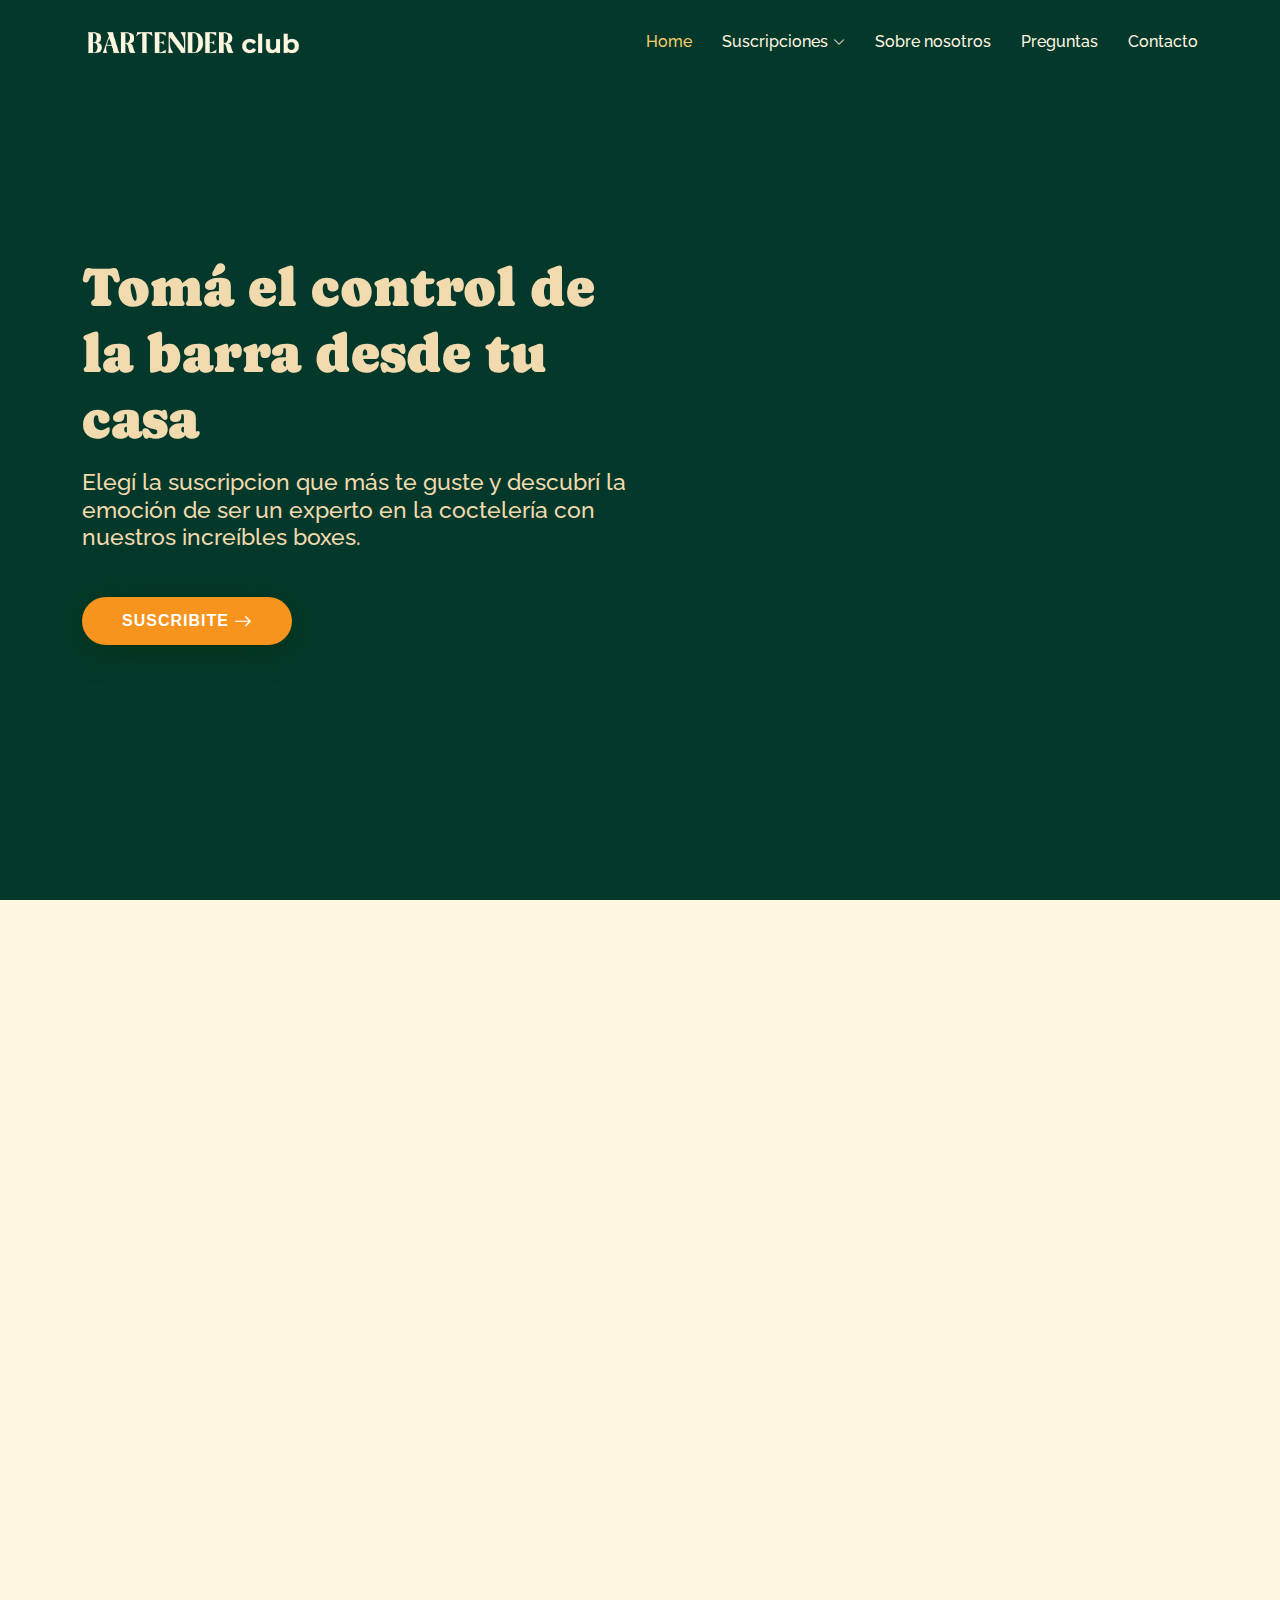
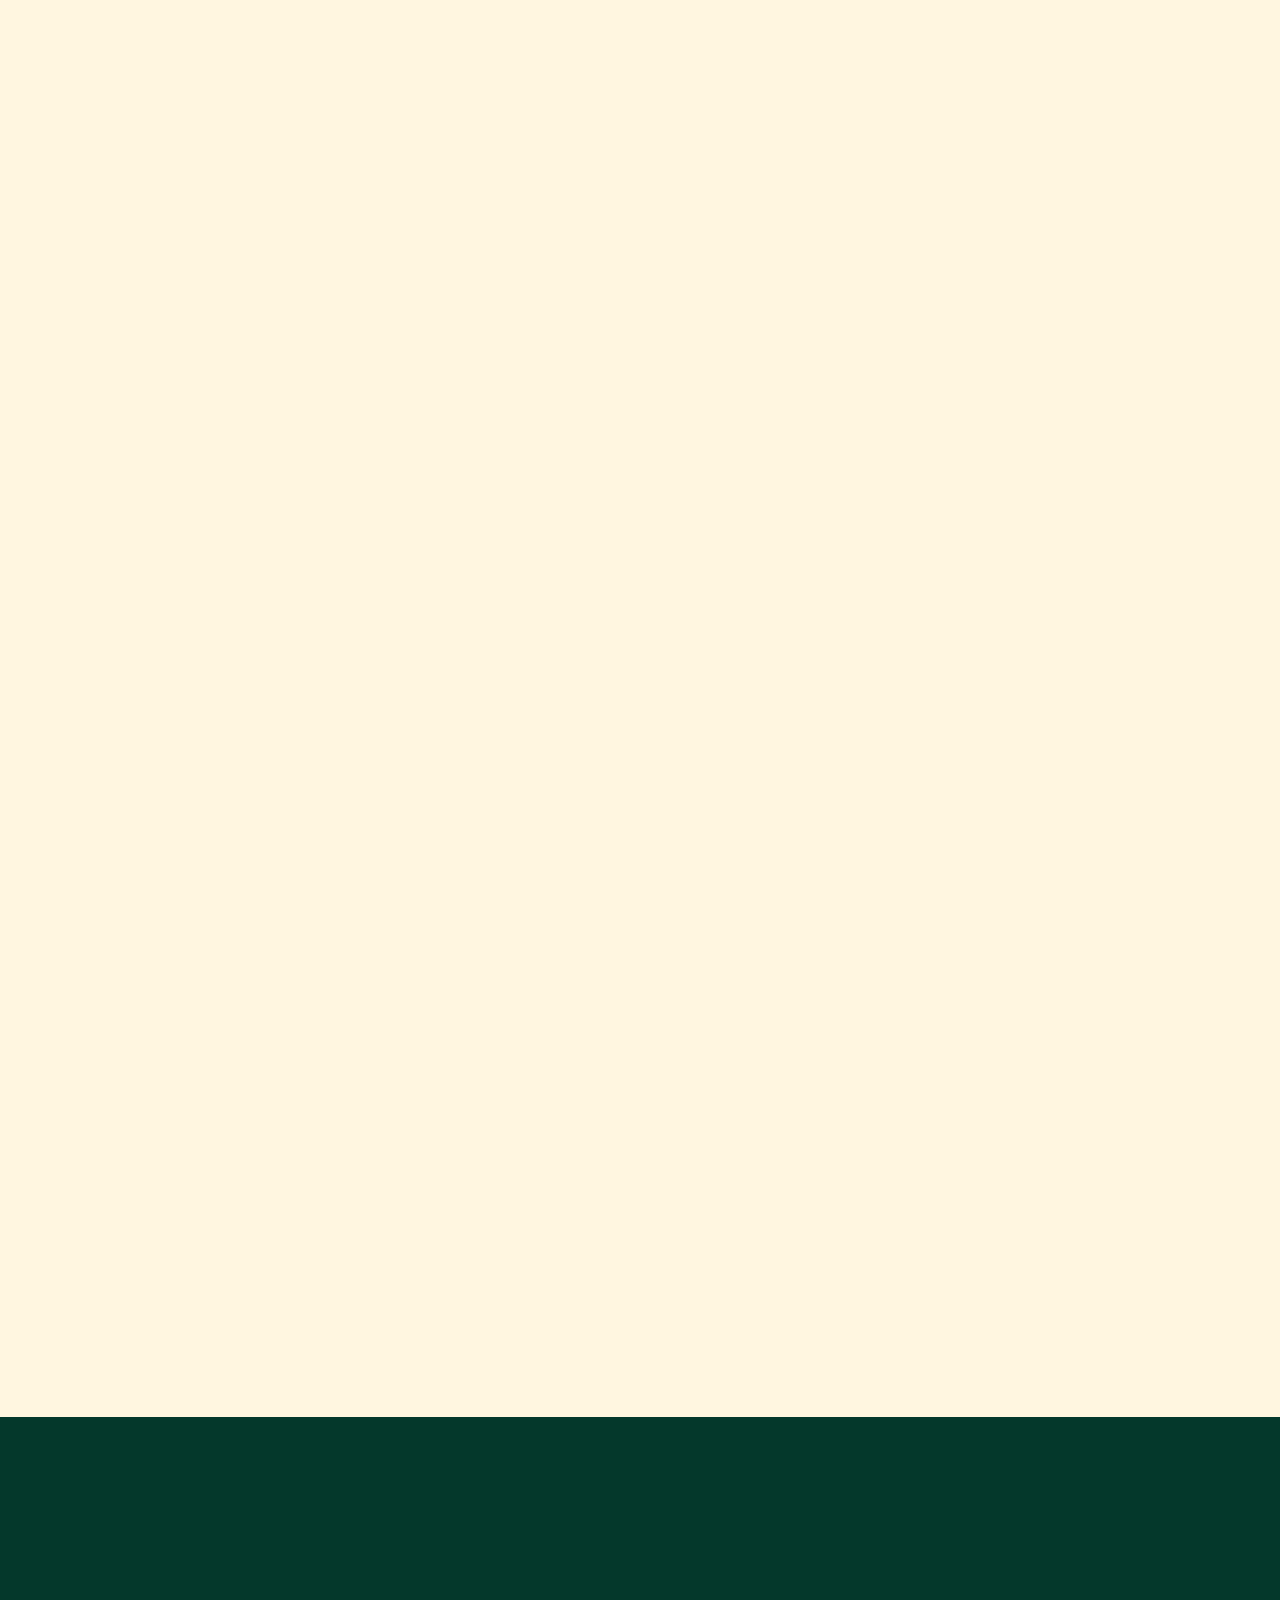
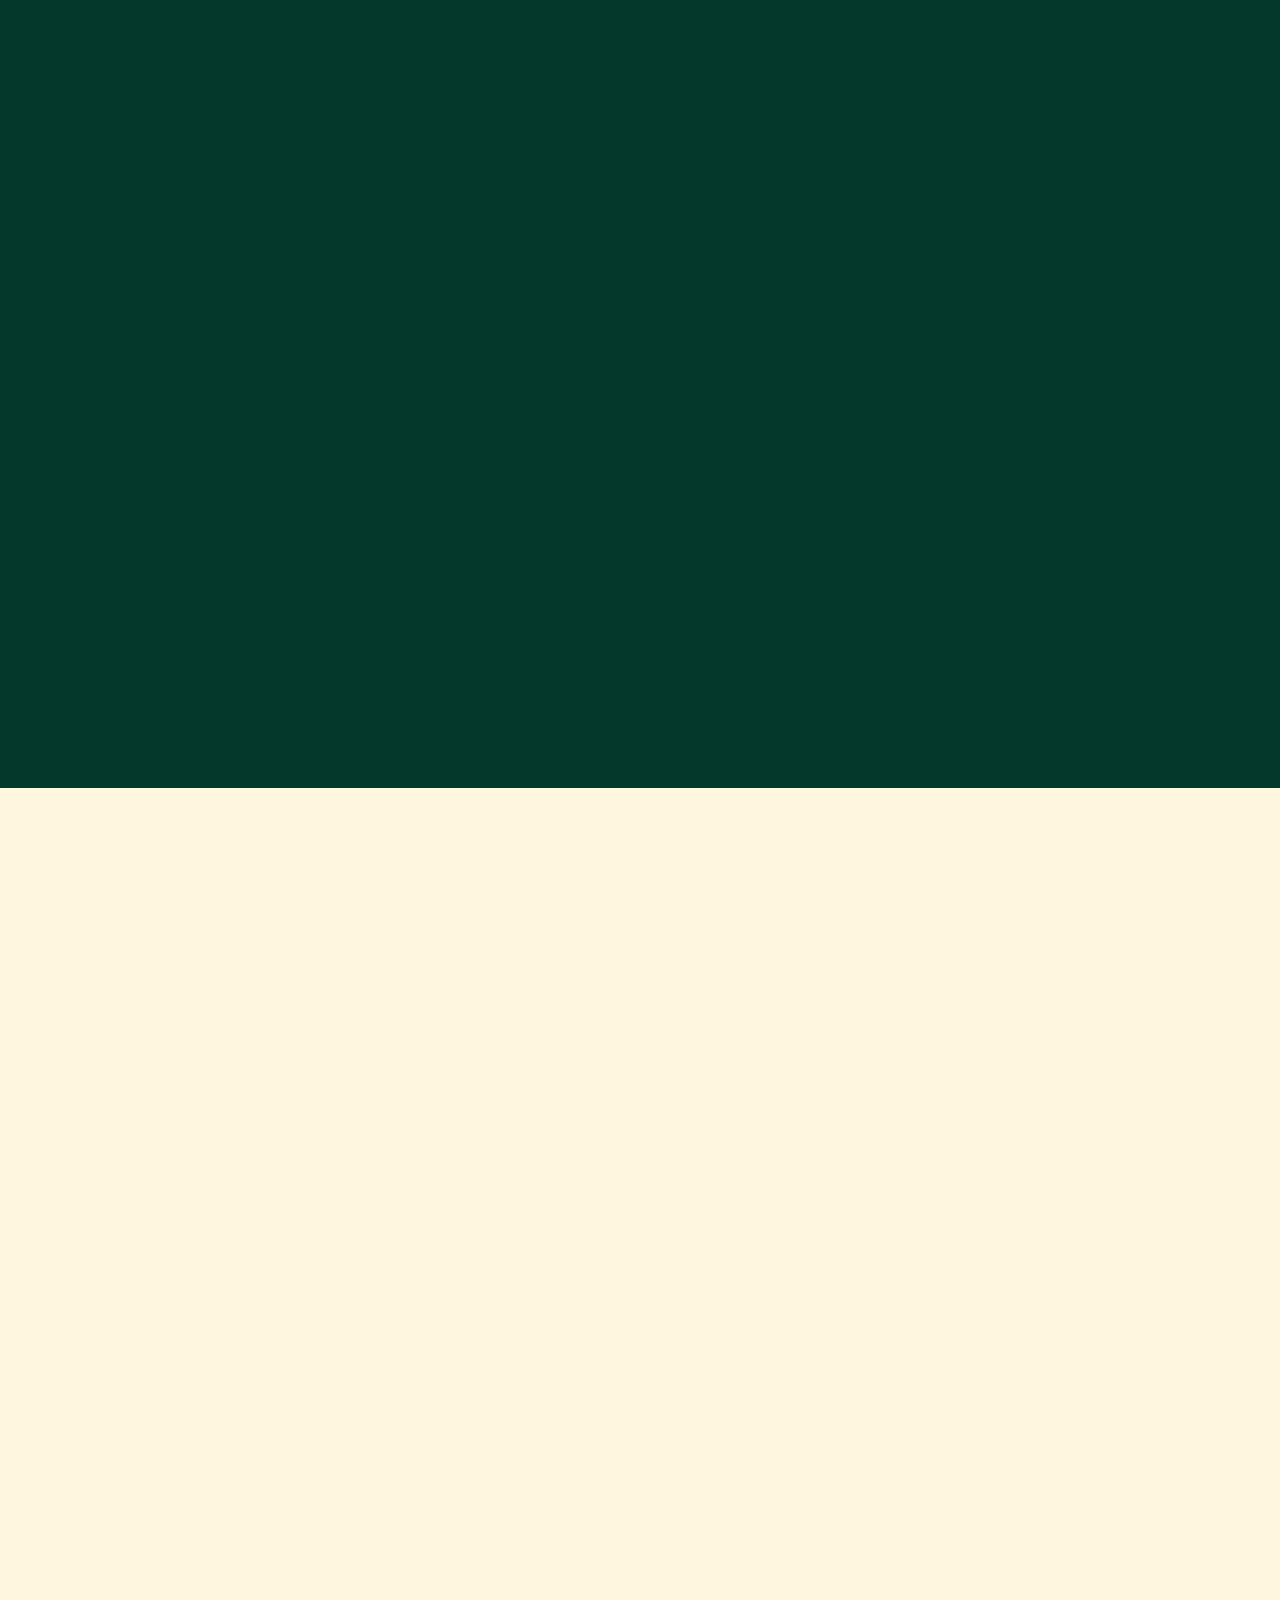
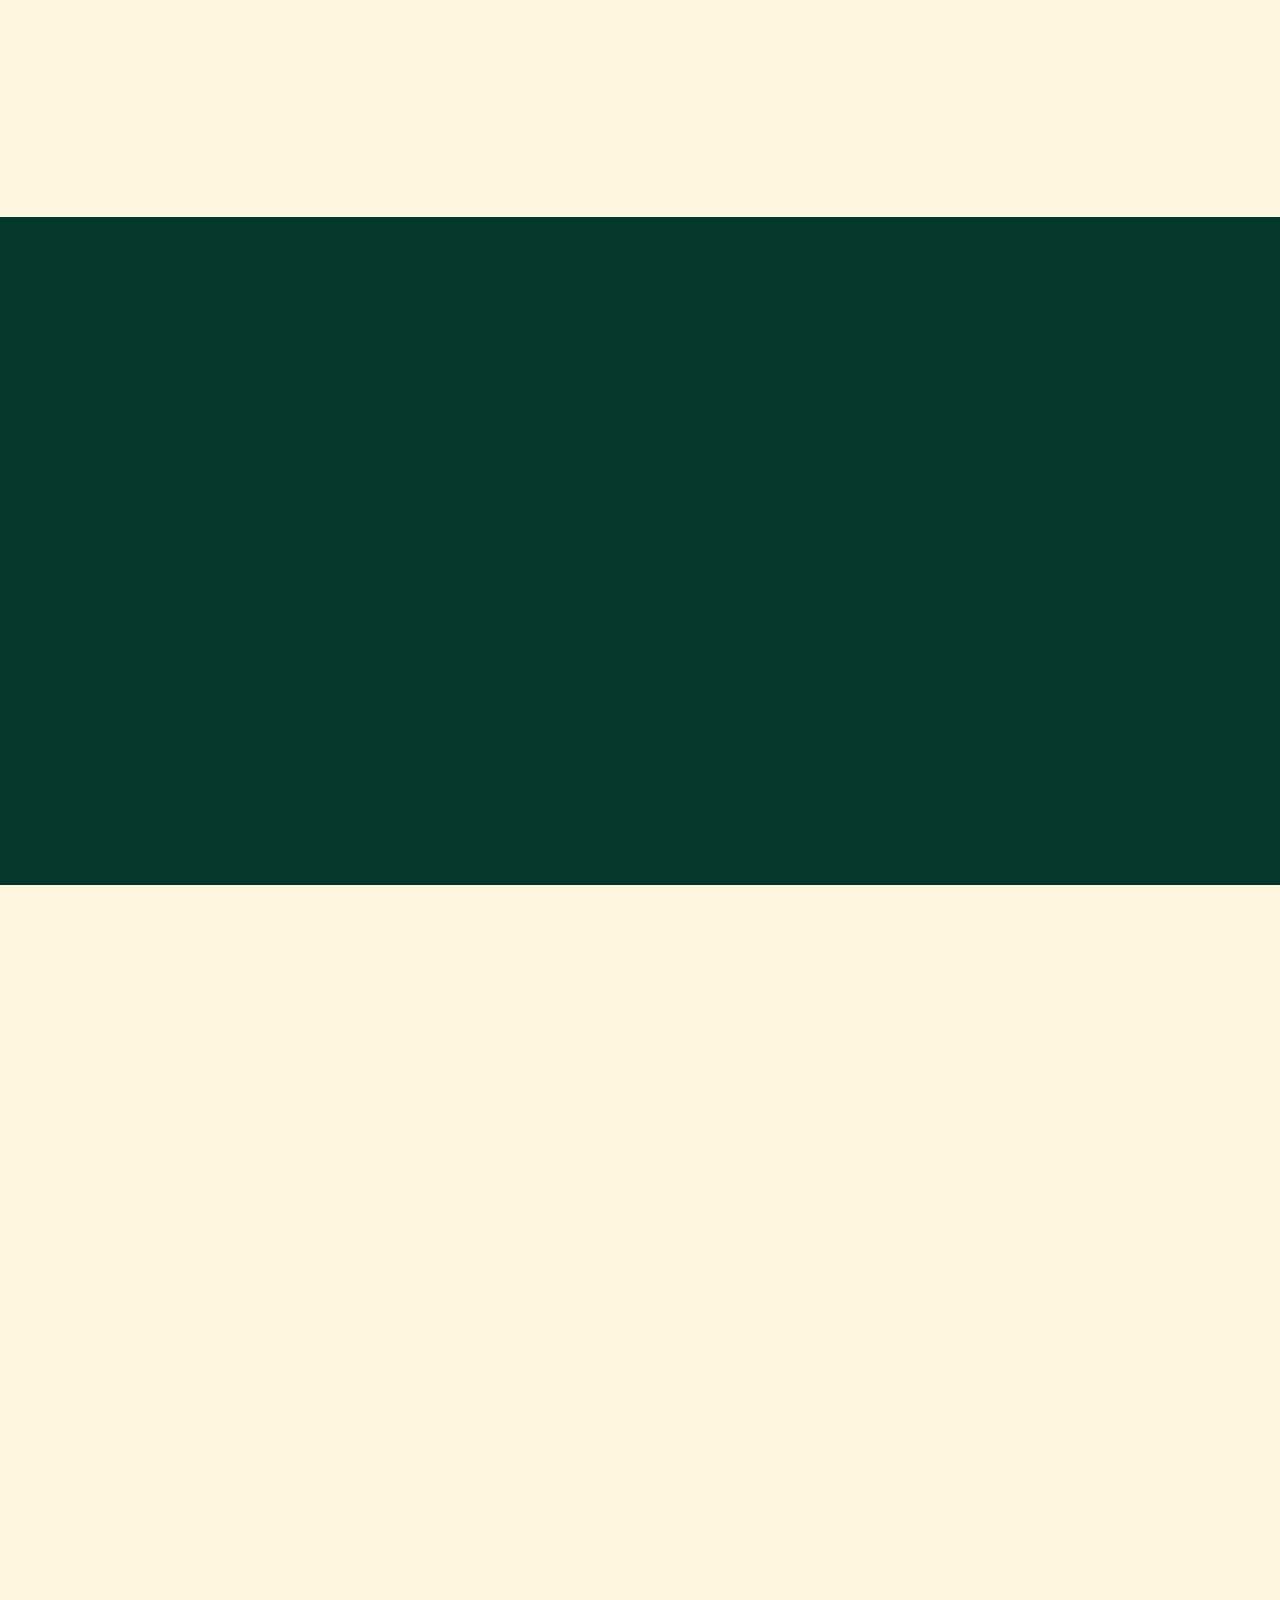
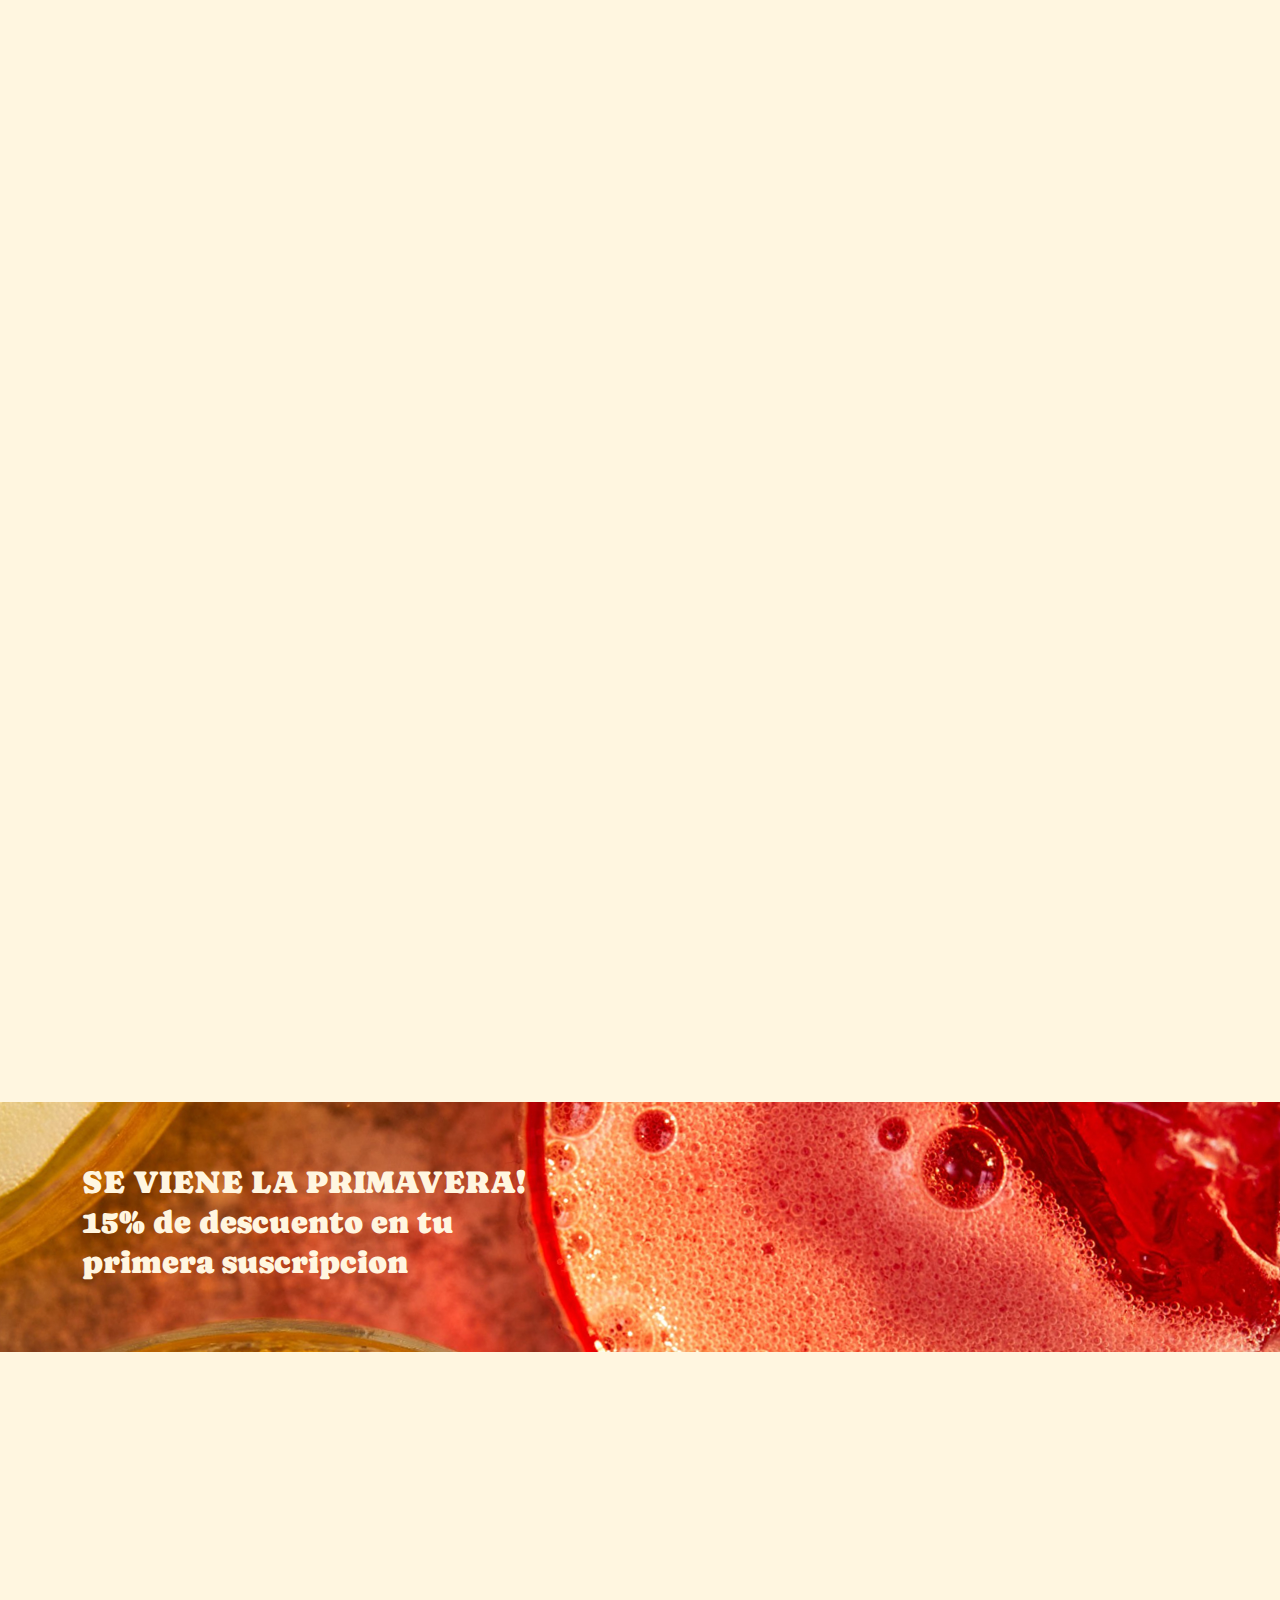
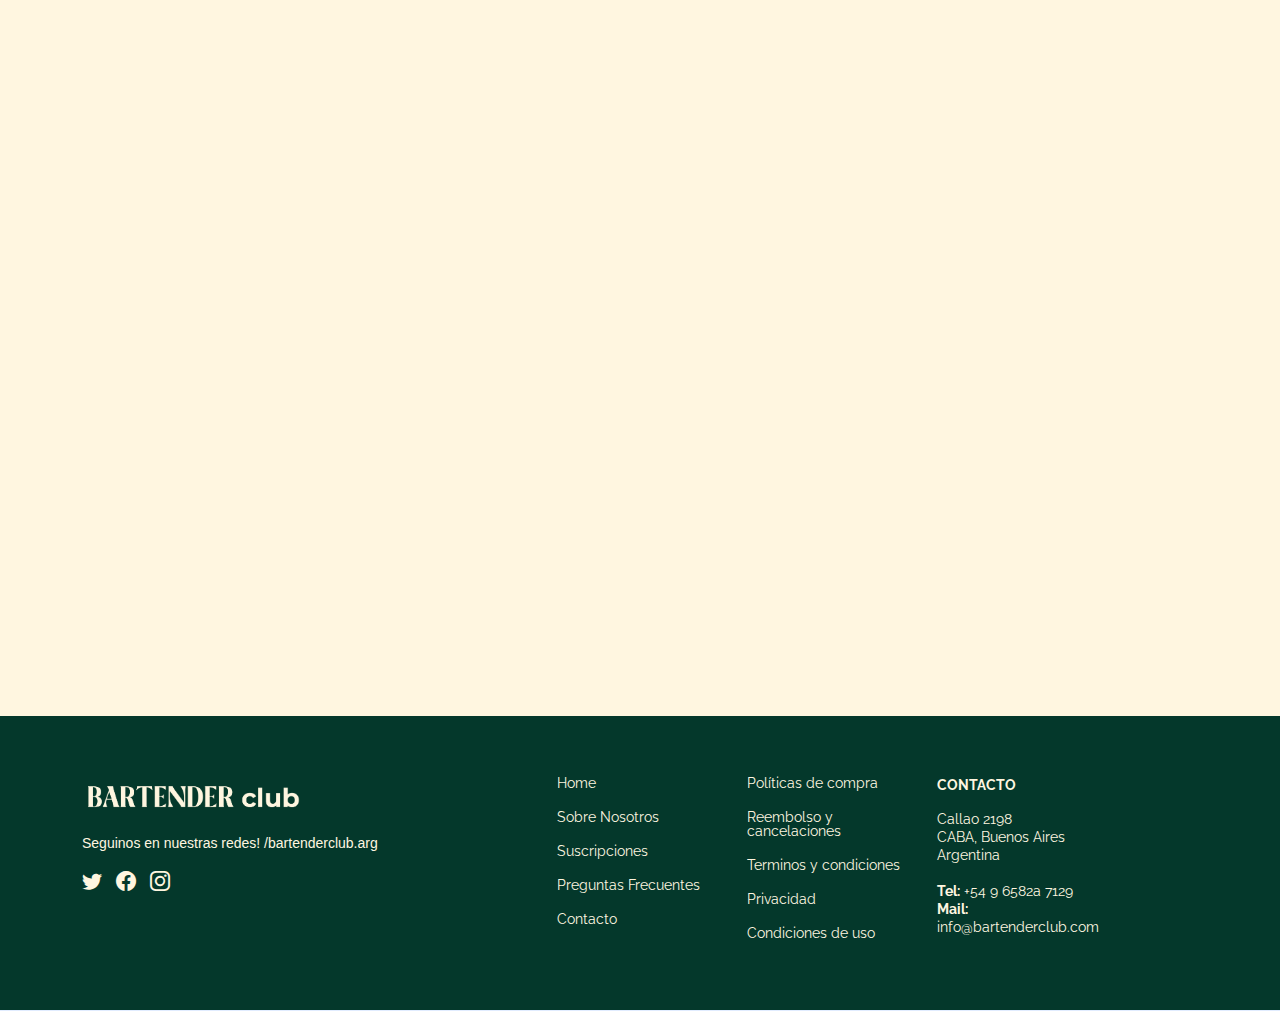
==== commit a85530c3: "kk" ====
--- a/index.html
+++ b/index.html
@@ -138,7 +138,7 @@
           <div class="box">
             <img src="assets/img/stickerrrrssssss-04.svg" class="img-fluid" alt="">
             <h3>TE SUSCRIBIS</h3>
-            <h5>Elegís el tipo de plan que más te <br> guste en pocos pasos</h5>
+            <h5>Elegís el tipo de plan que más te  guste en pocos pasos</h5>
           </div>
         </div>
 
@@ -146,7 +146,7 @@
           <div class="box">
             <img src="assets/img/stickerrrrssssss-05.svg" class="img-fluid" alt="">
             <h3>LO PREPARAMOS</h3>
-            <h5>Nos ocupamos que te llegue bien, <br> directo a tu puerta en Argentina</h5>
+            <h5>Nos ocupamos que te llegue bien,  directo a tu puerta en Argentina</h5>
           </div>
         </div>
 
@@ -154,7 +154,7 @@
           <div class="box">
             <img src="assets/img/stickerrrrssssss-06.svg" class="img-fluid" alt="">
             <h3>LO DISFRUTAS</h3>
-            <h5>Recibís tu box listo para un festival de <br> sabores y ser el mejor bartender!</h5>
+            <h5>Recibís tu box listo para un festival de  sabores y ser el mejor bartender!</h5>
           </div>
         </div>
 
@@ -208,7 +208,7 @@
      <h1 class="text-center">Una sola caja, miles de beneficios</h1> 
 
       <div class="row">
-        <div class="col-xl-4 text-center" data-aos="fade-right" data-aos-delay="100">
+        <div class="col-xl-4 text-center align-items-center" data-aos="fade-right" data-aos-delay="100">
           <img src="assets/img/friends2.png" class="img-fluid p-4" alt="">
         </div>
 
@@ -994,7 +994,7 @@
           <div class="accordion-item">
             <h2 class="accordion-header">
               <button class="accordion-button collapsed" type="button" data-bs-toggle="collapse" data-bs-target="#faq-content-1">
-                ¿Puedo cancelar mi suscripción cuando quiera?
+                ¿Puedo cancelar mi suscripción en cualquier momento?
               </button>
             </h2>
             <div id="faq-content-1" class="accordion-collapse collapse" data-bs-parent="#faqlist1">
@@ -1020,7 +1020,7 @@
           <div class="accordion-item">
             <h2 class="accordion-header">
               <button class="accordion-button collapsed" type="button" data-bs-toggle="collapse" data-bs-target="#faq-content-3">
-                Si soy alergica a un ingrediente, ¿podré aclararlo?
+                Si soy alergica a un ingrediente, ¿podré aclararlo en algún lado?
               </button>
             </h2>
             <div id="faq-content-3" class="accordion-collapse collapse" data-bs-parent="#faqlist1">
@@ -1067,7 +1067,7 @@
           <div class="accordion-item">
             <h2 class="accordion-header">
               <button class="accordion-button collapsed" type="button" data-bs-toggle="collapse" data-bs-target="#faq2-content-3">
-                ¿Puedo saber al suscribirme que trae mi caja?
+                ¿Puedo saber cuando me suscribo que trae mi caja dentro?
               </button>
             </h2>
             <div id="faq2-content-3" class="accordion-collapse collapse" data-bs-parent="#faqlist2">
@@ -1244,7 +1244,7 @@
             </ul>
           </div>
 
-          <div class="col-lg-2 col-6 footer-contact text-center text-md-start">
+          <div class="col-lg-2 col-6 footer-contact text-md-start">
             <p> <span style="font-weight: bolder;">CONTACTO</span></p>
             <p>
               Callao 2198 <br>
--- a/assets/css/style.css
+++ b/assets/css/style.css
@@ -18,7 +18,7 @@
   
 body {
   font-family: "Raleway", sans-serif;
-  color: #16423D;
+  color: #04382B;
   background-color: #FFF6E0
 }
 
@@ -56,7 +56,7 @@
   color:#FA003C
 }
 h5 {
-  color: #16423D;
+  color: #04382B;
   text-align: center;
   font-feature-settings: 'clig' off, 'liga' off;
   font-family: Raleway;
@@ -67,7 +67,7 @@
 p {
   font-family: "Raleway", sans-serif;
   margin-top: 0;
-  color: #16423D
+  color: #04382B
 }
 /*--------------------------------------------------------------
 # Sections
@@ -724,24 +724,39 @@
 @media (min-width: 1024px) {
   .hero {
     background-attachment: fixed;
+    background-position: left;
     padding: 0px 0 0px 0;
   }
 }
 
 @media (max-width: 991px) {
   .hero {
-    height: auto;
+    background-image: url("../img/responsivehero.png");
+    height: 900px;
     padding: 0px 0 0px 0;
-  }
+ 
+}
+
+.hero h1 {
+  font-size: 50px;
+}
 
   .hero .hero-img {
-text-align: center;
+    text-align: center;
+    margin-bottom: -20px;
+    height: 300px;  
+    vertical-align: bottom;
+    align-self: flex-end;
  
   }
 
   .hero .hero-img img {
-    width: 20%;
-    
+    text-align: center;
+    margin-bottom: -20px;
+    height: 300px;  
+    vertical-align: bottom;
+    align-self: flex-end;
+
   }
 }
 
@@ -751,7 +766,7 @@
   }
 
   .hero h1 {
-    font-size: 32px;
+    font-size: 40px;
   }
 
   .hero h2 {
@@ -759,7 +774,7 @@
   }
 
   .hero .hero-img img {
-    width: 100%;
+    opacity: 0%;
   }
 }
 
@@ -782,7 +797,7 @@
 }
 
 .herodetalle h2 {
-  color: #16423D;
+  color: #04382B;
   margin: 15px 0 0 0;
   margin-bottom: 50px;
   font-size: 21px;
@@ -803,7 +818,7 @@
 }
 
 .herodetalle .price span {
-  color: #16423D;
+  color: #04382B;
   font-size: 16px;
   font-weight: 300;
 }
@@ -815,8 +830,8 @@
   border-radius: 28px;
   transition: 0.5s;
   color: #fff;
-  background: #16423D;
-  box-shadow: 0px 5px 30px #16423D;
+  background: #04382B;
+  box-shadow: 0px 5px 30px #04382B;
 }
 
 .herodetalle .btn-get-started span {
@@ -826,62 +841,81 @@
   letter-spacing: 1px;
 }
 
-.hero2 .btn-get-started i {
+.herodetalle .btn-get-started i {
   margin-left: 5px;
   font-size: 18px;
   transition: 0.3s;
 }
 
-.hero2 .btn-get-started:hover i {
+.herodetalle  .btn-get-started:hover i {
   transform: translateX(5px);
 }
 
-.hero2 .hero-img {
-  text-align: center;
-  margin-bottom: -20px;
-  height: 300px;  
-  vertical-align: bottom;
-  align-self: flex-end;
+.herodetalle .hero-img img{
+  opacity: 0%;
 }
 
 @media (min-width: 1024px) {
-  .hero2 {
+  .herodetalle  {
     background-attachment: fixed;
     padding: 0px 0 0px 0;
   }
 }
 
 @media (max-width: 991px) {
-  .hero2 {
-    height: auto;
+  .herodetalle  {
+    text-align: cent;
+    height: 950px;
+    padding-bottom: 50px;
     padding: 0px 0 0px 0;
   }
 
-  .hero2 .hero-img {
+  .herodetalle .price {
+    font-size: 40px;
+    color: #FF3600;
+    font-weight: 600;
+    font-family: "Work Sans", sans-serif;
+    margin-top: 60px
+  }
+.herodetalle  h1{
+  margin-top: 10px;
+  padding-top: 50px;
+  font-size: 50px;
+}
+  .herodetalle  h2 {
+    font-size: 19px;
+    margin-bottom: 50px;
+  }
+  .herodetalle  h6 {
+    font-size: 25px;
+  }
+  .herodetalle .hero-img {
 text-align: center;
+opacity: 100%;
  
   }
 
-  .hero2 .hero-img img {
+  .herodetalle h6{
+
+  }
+
+  .herodetalle .hero-img img {
     width: 10%;
+    opacity: 100%;
     
   }
 }
 
 @media (max-width: 768px) {
-  .hero2 {
+  .herodetalle {
     text-align: center;
   }
 
-  .hero2 h1 {
-    font-size: 32px;
-  }
-
-  .hero2 h2 {
-    font-size: 24px;
-  }
-
-  .hero2 .hero-img img {
+  .herodetalle h1 {
+  }
+
+
+  .herodetalle .hero-img img {
     width: 100%;
   }
 }
@@ -904,6 +938,12 @@
   text-transform: uppercase;
 }
 
+.about img{
+  padding-top:60px;
+  padding-left:60px;
+  padding-bottom:60px;
+}
+
 .about h2 {
   font-size: 24px;
   font-weight: 700;
@@ -912,7 +952,7 @@
 
 .about p {
   margin: 15px 0 30px 0;
-  color: #16423D;
+  color: #04382B;
 font-feature-settings: 'clig' off, 'liga' off;
 font-family: Raleway;
 font-size: 18px;
@@ -949,6 +989,17 @@
 }
 
 
+@media (max-width: 768px) {
+  .about{
+    text-align: center;
+  }
+  .about img{
+    padding:0px
+  }
+}
+  
+
+
 /*--------------------------------------------------------------
 # Trago del mes
 --------------------------------------------------------------*/
@@ -957,13 +1008,11 @@
   background-color: #F7941D;
 }
 
-.tragom h3 {
-  font-size: 14px;
-  font-weight: 700;
-  color: #4154f1;
-  text-transform: uppercase;
-}
-
+.tragom img{
+  padding-top: 50px;
+  padding-left: 70px;
+  padding-bottom: 50px;
+}
 .tragom h2 {
   font-size: 24px;
   font-weight: 700;
@@ -971,7 +1020,7 @@
 }
 
 .tragom p {
-color: #16423D;
+color: #04382B;
 margin-top: 30px;
 font-feature-settings: 'clig' off, 'liga' off;
 font-family: Raleway;
@@ -983,6 +1032,18 @@
 
 .tragom span {
   margin-top: 100px;
+
+}
+
+@media (max-width: 991px) {
+  .tragom h1{
+    margin-top: 80px;
+  }
+
+  .tragom{
+    padding-bottom: 60px;
+    text-align: center;
+  }
 
 }
   
@@ -1212,6 +1273,12 @@
   color: #04382B;
 }
 
+@media (max-width: 768px) {
+  .features img{
+   align-items: center;
+  }
+}
+
 /*--------------------------------------------------------------
 # Creador
 --------------------------------------------------------------*/
@@ -1265,6 +1332,9 @@
 }
 
 @media (max-width: 768px) {
+  .creador{
+    text-align: center;
+  }
 .creador .feture-tabs h3 {
   font-size: 28px;
 }
@@ -1349,6 +1419,10 @@
 .creador .feature-icons h3 {
   font-size: 28px;
 }
+.tab-content .btn-read-more{
+  margin-bottom: 20px;
+  align-items: center;
+}
 }
 
 .creador .feature-icons .content .icon-box {
@@ -1570,6 +1644,17 @@
   margin-bottom: 30px;
 }
 
+@media (max-width: 768px) {
+  #cta h5 {
+    font-size: 28px;
+    text-align: center;
+    margin-bottom: 20px;
+  }
+}
+  
+
+
+
 /*--------------------------------------------------------------
 #Banner DEtail
 --------------------------------------------------------------*/
@@ -1613,6 +1698,20 @@
 
 .call-action2 .cta2-trial p {
   margin-bottom: 30px;
+}
+
+@media (max-width: 768px) {
+  #cta2{
+    padding: 30px;
+    height: 270px;
+  }
+  #cta2 h5 {
+    font-size: 19px;
+    margin-top: 20px;
+  }
+  #cta2 h1 {
+   font-size: 35px;
+  }
 }
 
 /*--------------------------------------------------------------
@@ -1785,7 +1884,7 @@
 .detalleprice ul {
   padding: 0;
   list-style: none;
-  color: #16423D;
+  color: #04382B;
   text-align: center;
   line-height: 18px;
   font-size: 16px;
@@ -1833,6 +1932,13 @@
   color: #fff;
 }
 
+
+@media (max-width: 768px) {
+  .detalleprice{
+   padding-bottom: 60px;
+  }
+}
+
 /*--------------------------------------------------------------
 # F.A.Q
 --------------------------------------------------------------*/
@@ -1847,7 +1953,7 @@
  font-weight: 600;
   border: 0;
   font-size: 18px;
-  color: #16423D;
+  color: #04382B;
   text-align: left;
 }
 
@@ -2289,7 +2395,7 @@
   font-size: 18px;
   padding-top: 15px;
   line-height: 26px;
-  color: #16423D;
+  color: #04382B;
 }
 
 .team .member:hover {
@@ -2362,13 +2468,27 @@
   font-size: 18px;
   padding-top: 15px;
   line-height: 26px;
-  color: #16423D;
+  color: #04382B;
 }
 
 .detalles .member:hover .social {
   right: 8px;
   opacity: 1;
 }
+
+@media (max-width: 991px) {
+  .detalles .member-img img {
+    padding-left: 70px;
+    padding-right: 70px;
+  }
+  .detalles h5{
+    margin-bottom: 0px;
+  }
+  .detalles .member-info{
+    padding: 0px;
+    margin: 0px;
+  }
+  }
 
 
 /*--------------------------------------------------------------
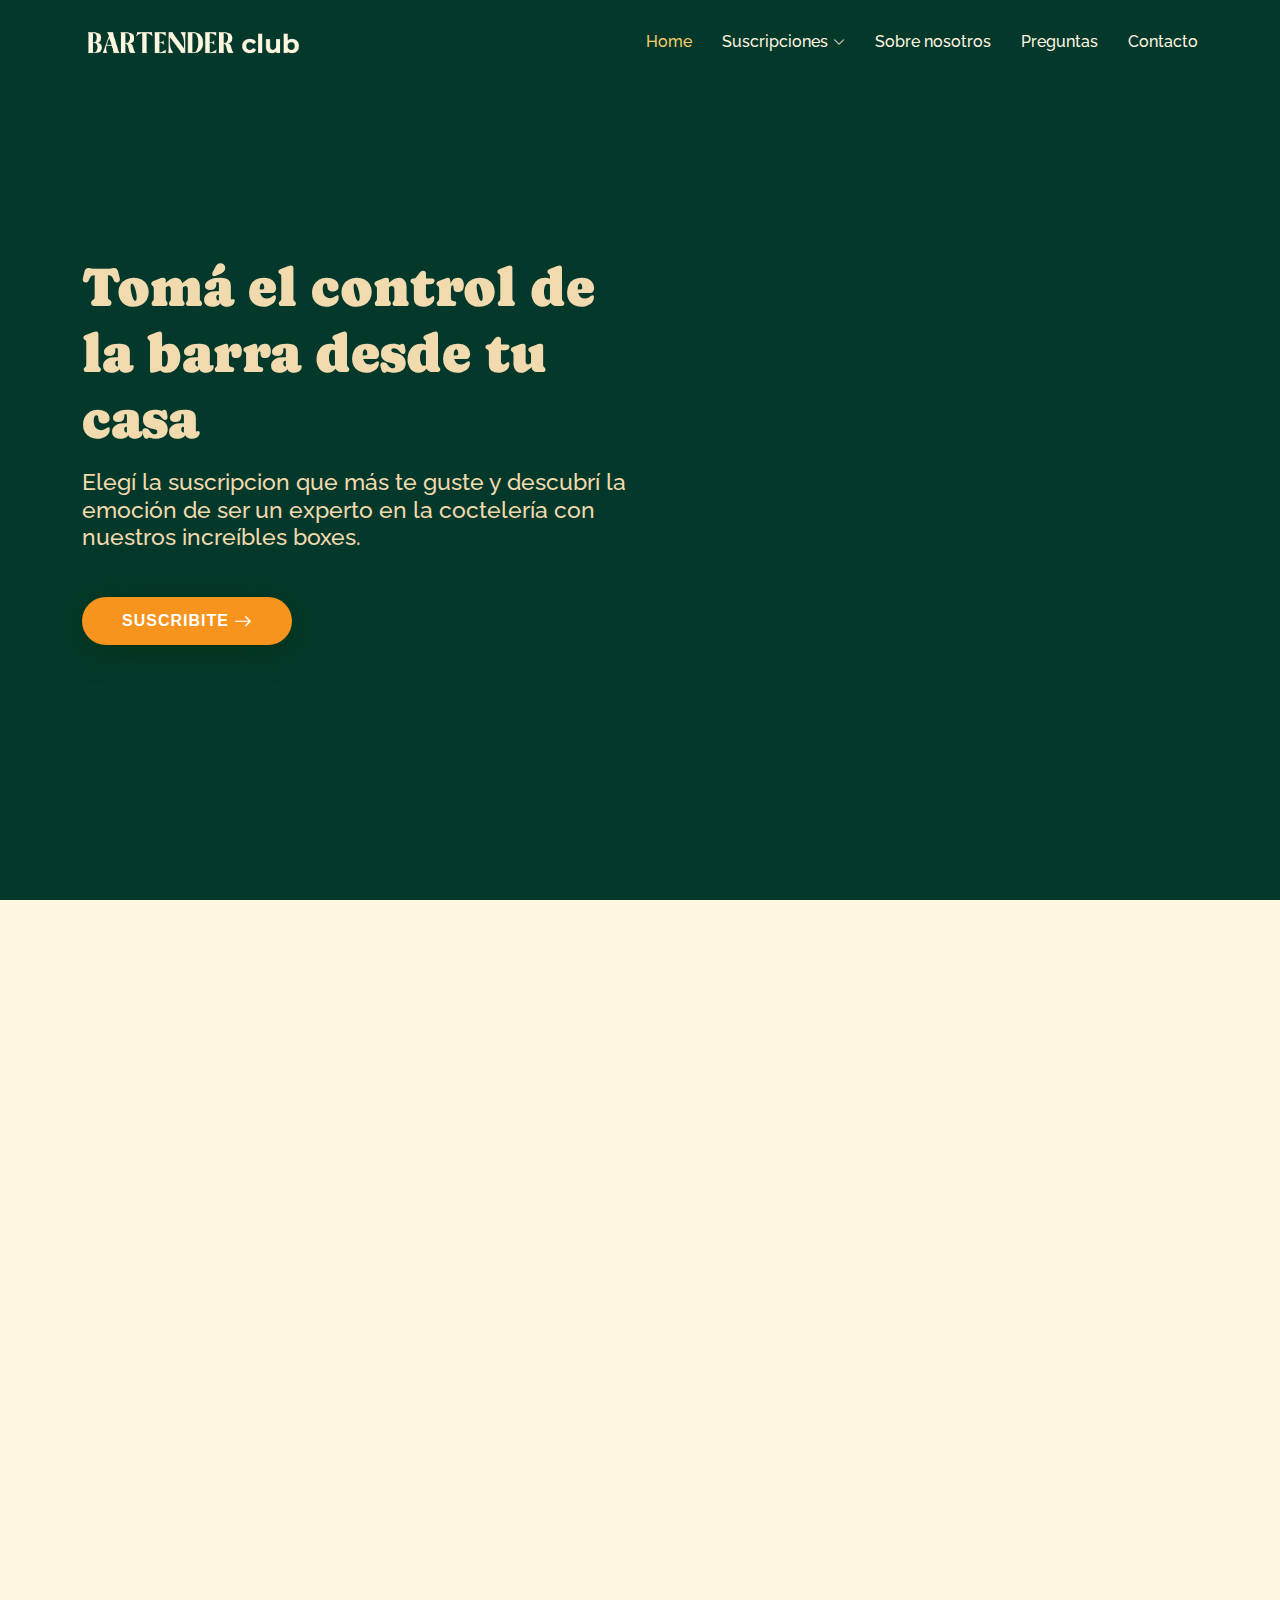
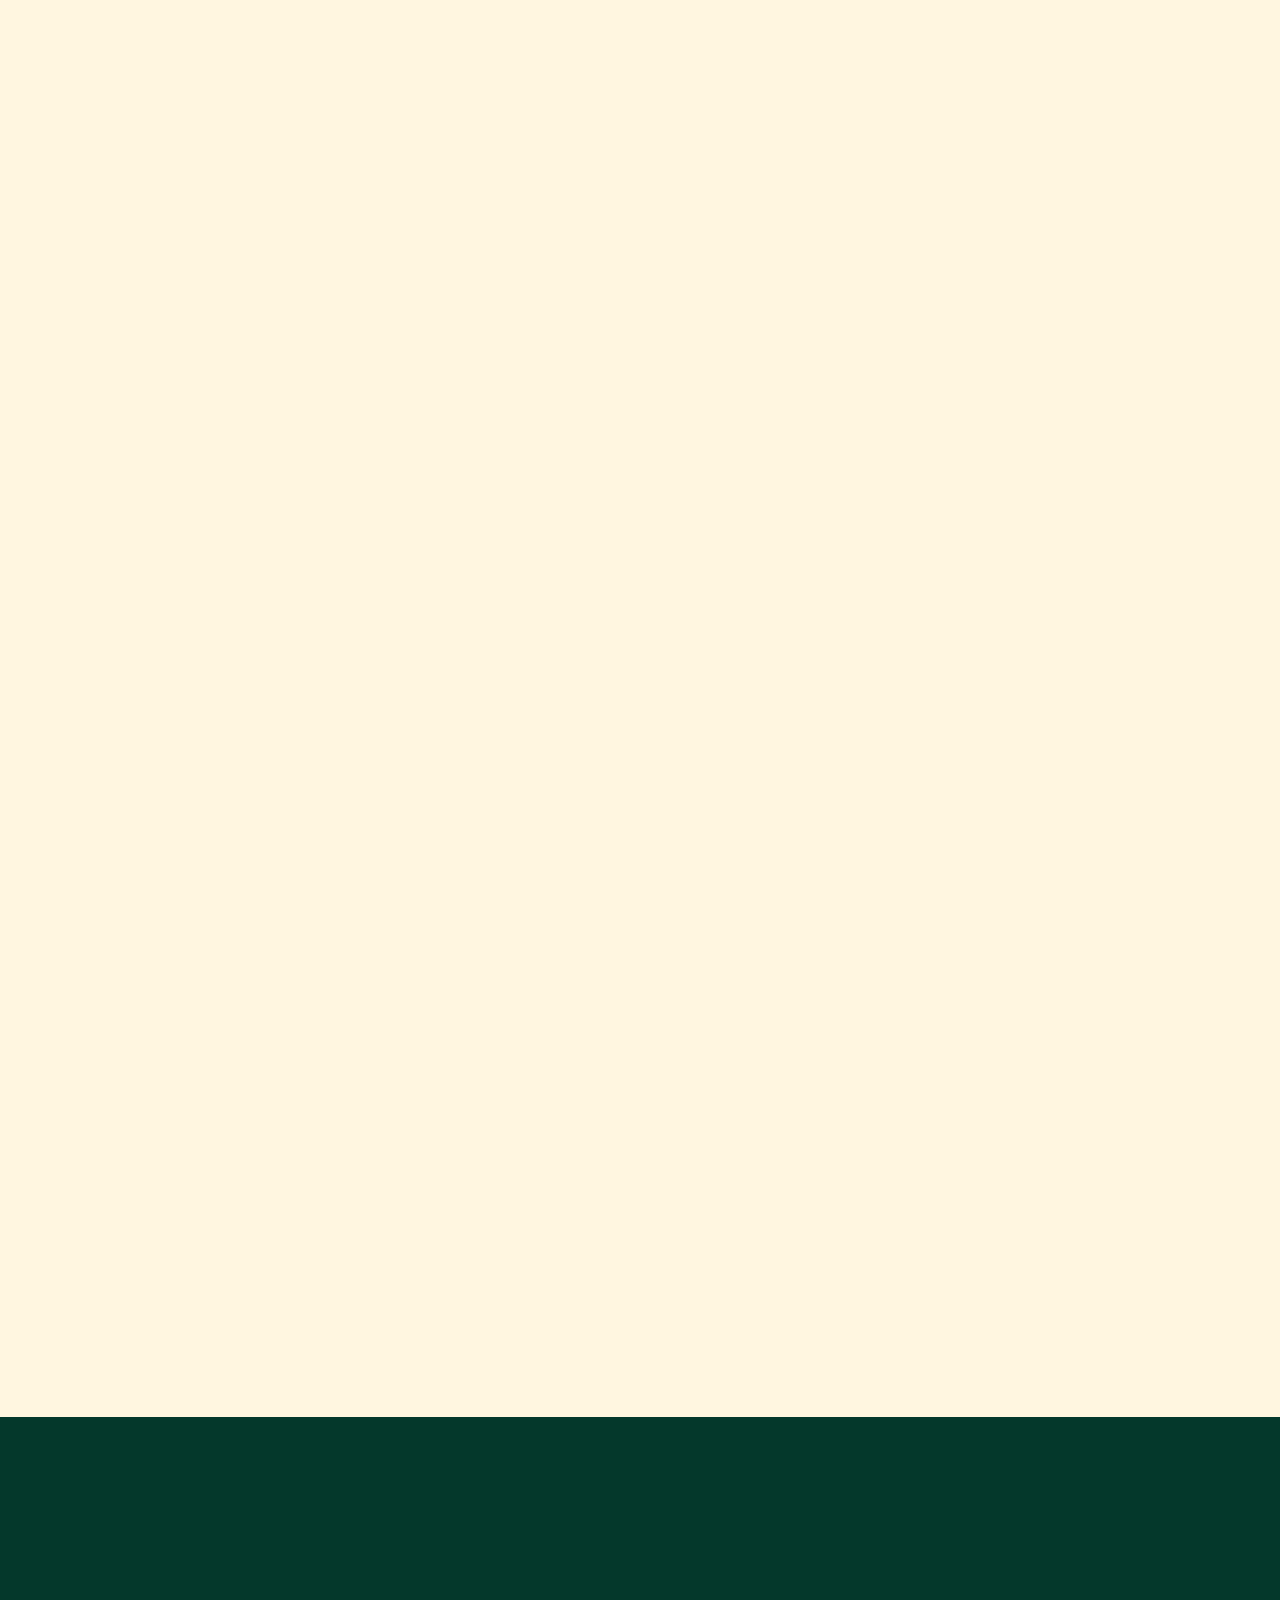
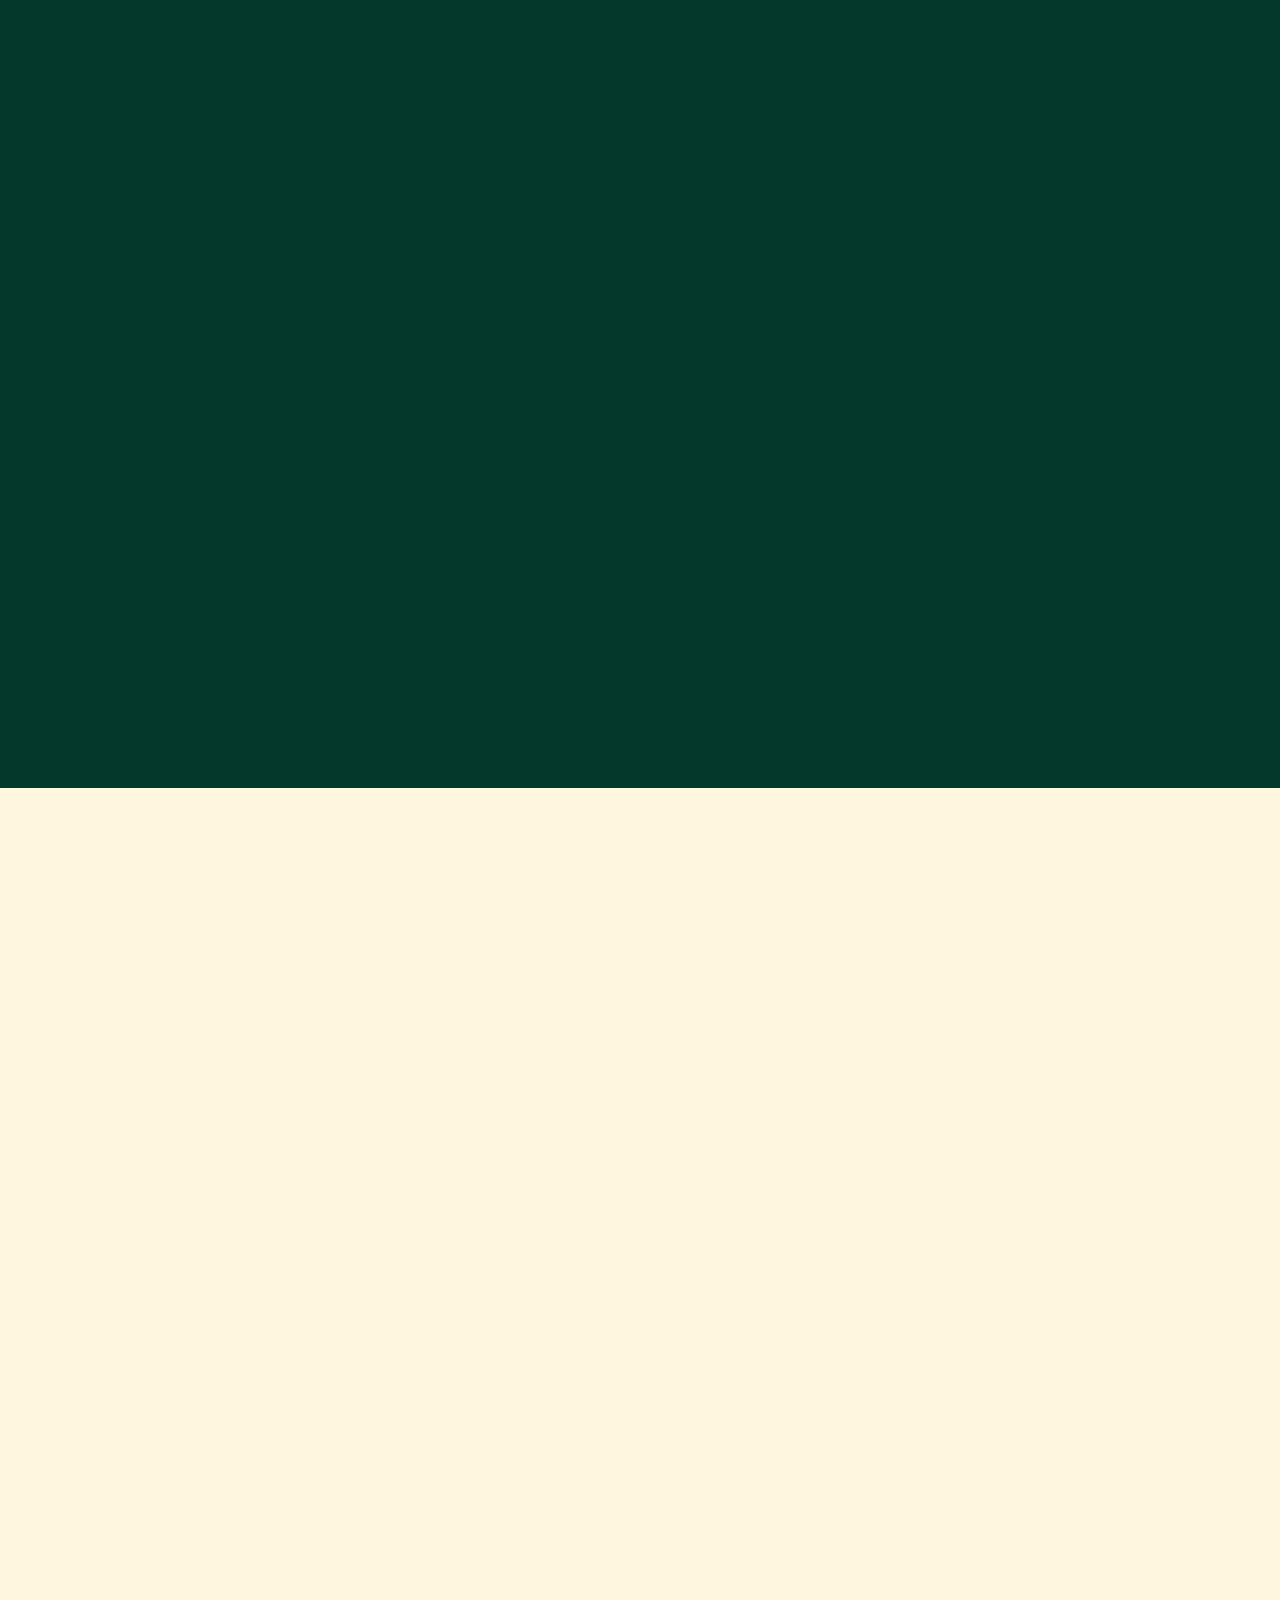
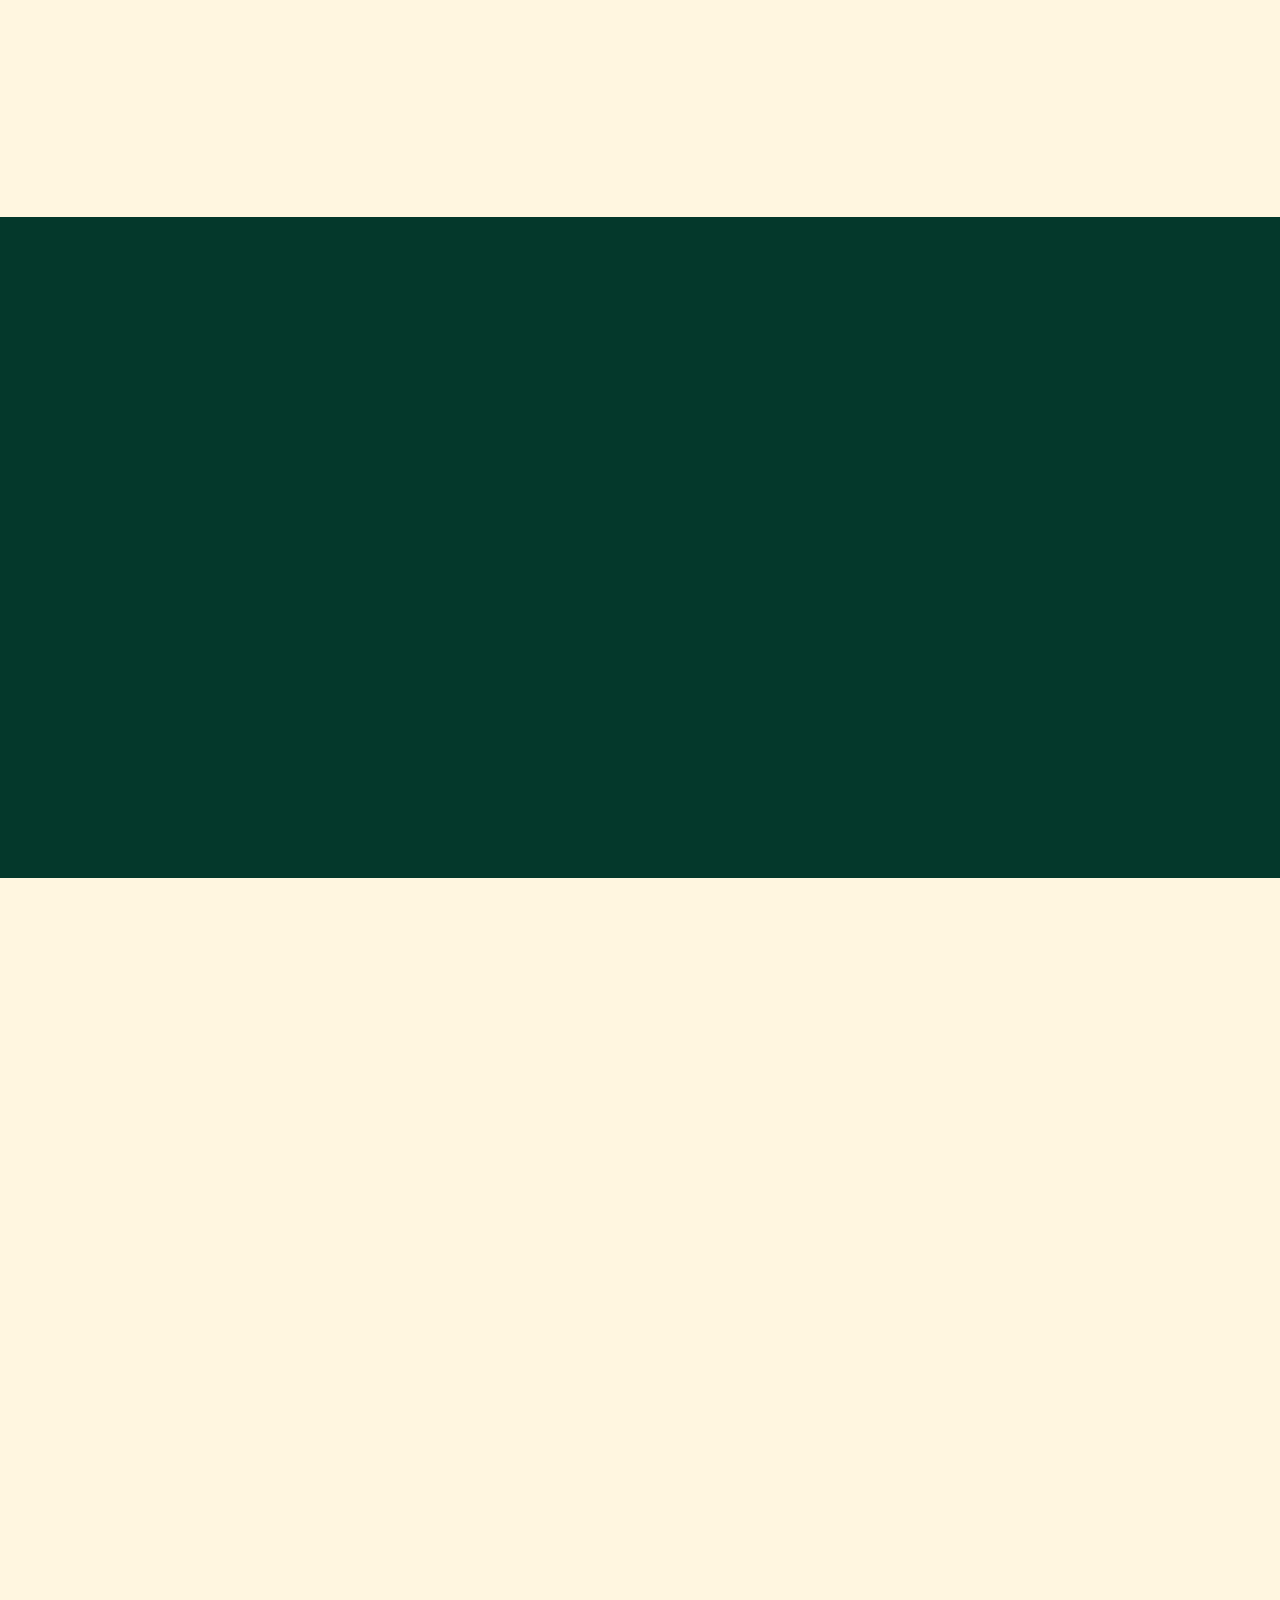
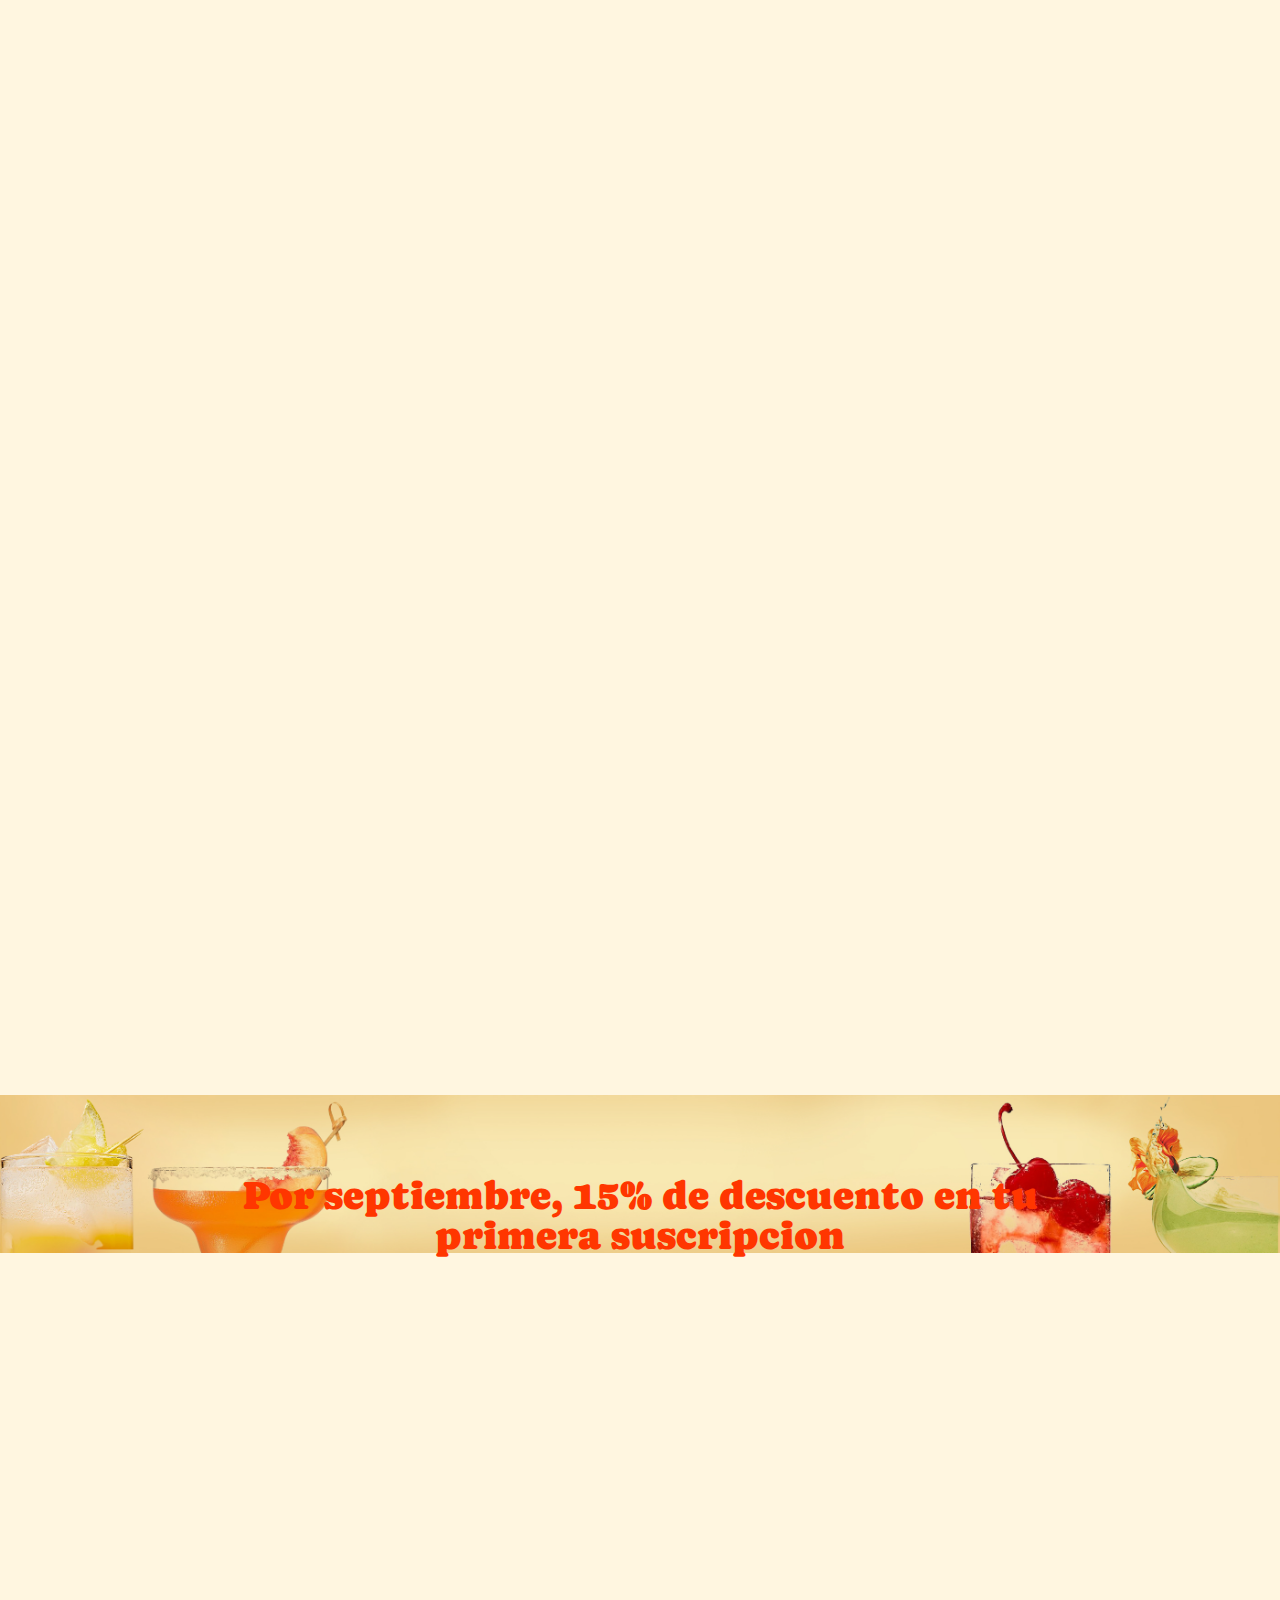
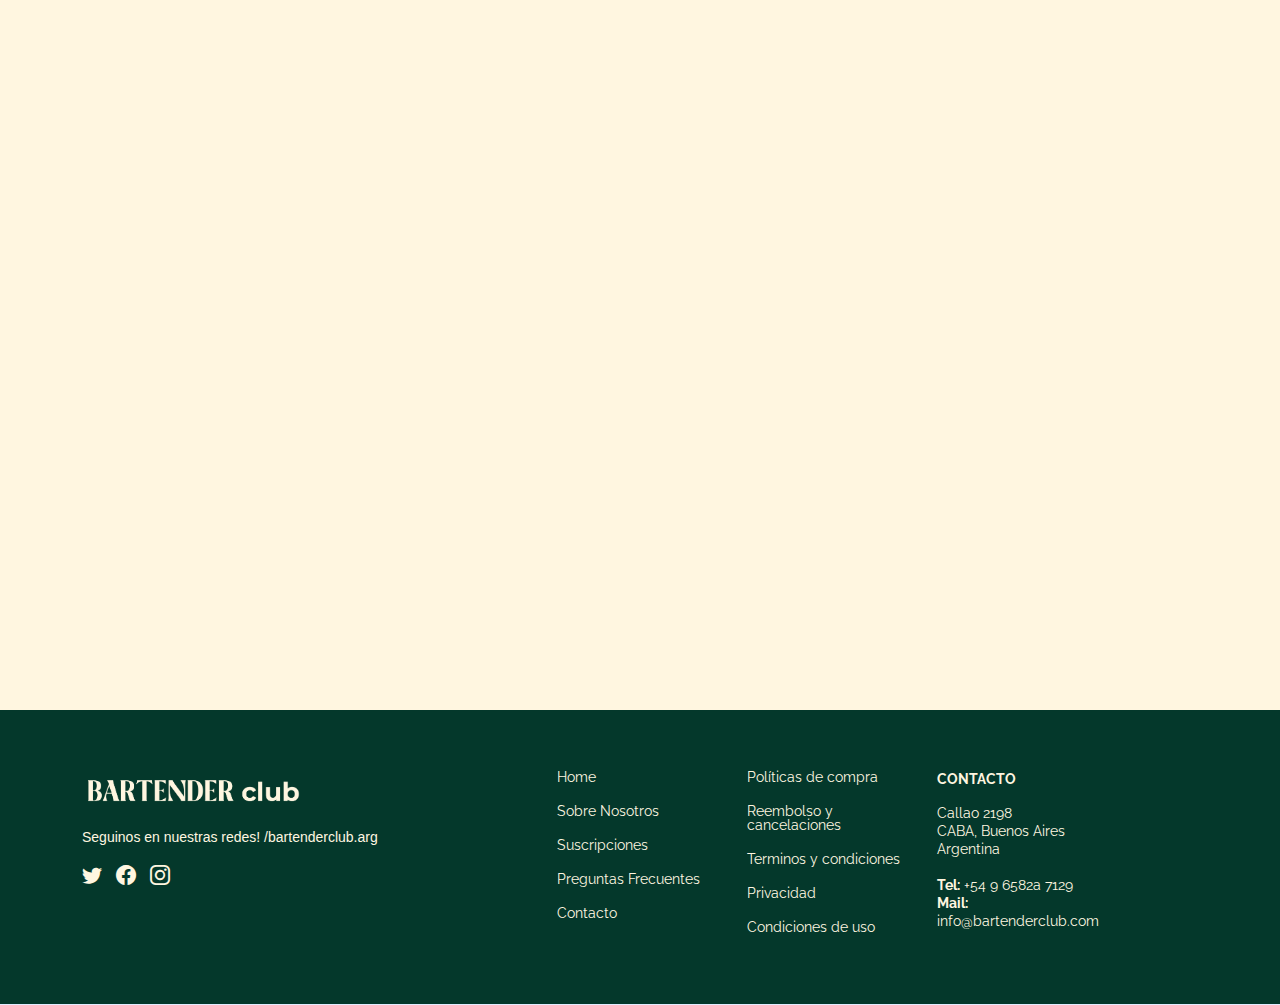
==== commit f7087e8c: "cambios2" ====
--- a/index.html
+++ b/index.html
@@ -226,8 +226,8 @@
             <div class="col-md-6 icon-box" data-aos="fade-up" data-aos-delay="100">
               <img src="assets/img/stickersbeneficios-11.png">
               <div>
-                <h4>Recetas únicas y creativas</h4>
-                <p>Diseñadas para todos los niveles con secretos y tips para lucirte</p>
+                <h4>Experiencia en comunidad</h4>
+                <p>Experiencias, consejos y variaciones de recetas de otros suscriptores como vos</p>
               </div>
             </div>
 
@@ -242,8 +242,8 @@
             <div class="col-md-6 icon-box" data-aos="fade-up" data-aos-delay="300">
               <img src="assets/img/stickersbeneficios-14.png">
               <div>
-                <h4>Experiencia en comunidad</h4>
-                <p>Experiencias, consejos y variaciones de recetas de otros suscriptores como vos</p>
+                <h4>Recetas únicas y creativas</h4>
+                <p>Diseñadas para todos los niveles con secretos y tips para lucirte</p>
               </div>
             </div>
 
@@ -669,9 +669,9 @@
 <div class="tab-content">
 
   <div class="tab-pane fade show active" id="tab1">
-    <p style="color: #FFF6E0; font-size: 18px;" font>Pablo Zitarosa, un apasionado bartender argentino que quedó cautivado por las fascinantes recetas de autor que se ocultan detrás de cada cóctel a los 18 años. <br>  A lo largo de su carrera, tuvo el privilegio de explorar y experimentar con una amplia gama de ingredientes, técnicas y sabores, lo que le permitió desarrollar mi propio estilo.</p>
+    <p style="color: #FFF6E0; font-size: 18px;" font>Pablo Zitarosa, un apasionado bartender argentino que quedó cautivado por las recetas de autor a los 18 años. <br>  Tuvo el privilegio de explorar y experimentar con una amplia gama de ingredientes, técnicas y sabores.</p>
     
-    <p> <span style="font-weight: bolder; color: #FFF6E0; font-size: 18px;">Aprendé los secretos mejor guardados y los trucos maestros mientras te conviertes en un verdadero experto en la creación de bebidas únicas.</span></p>
+    <p> <span style="font-weight: bolder; color: #FFF6E0; font-size: 18px;">Aprendé los secretos y los trucos maestros mientras te convertís en un experto bartender</span></p>
     <div class="d-flex align-items-center mb-2">
      
             <div class="text-center text-lg-start">
@@ -685,7 +685,7 @@
   </div><!-- End Tab 1 Content -->
 
   <div class="tab-pane fade show" id="tab2">
-    <p style="color: #FFF6E0; font-size: 18px; ">Se coronó <span style="font-weight: bolder;">campeón de World Class Argentina,</span> la competencia de coctelería organizada por Diageo, la empresa de bebidas premium, obteniendo el título de Bartender del Año 2023. Zitarosa representará al país en la final global que se realizará en São Paulo, Brasil, en septiembre, compitiendo contra bartenders de más de 50 países del mundo.</p>
+    <p style="color: #FFF6E0; font-size: 18px; ">Se coronó <span style="font-weight: bolder;">campeón de World Class Argentina,</span> la competencia de coctelería obteniendo el título de Bartender del Año 2023. Zitarosa representará al país en la final global que se realizará en São Paulo, compitiendo contra bartenders de más de 50 países del mundo.</p>
     <div class="d-flex align-items-center mb-2">
       <i class="bi bi-check2"></i>
       <h4>Un bartender de clase mundial</h4>
@@ -962,9 +962,9 @@
  <section id="cta" class="section" data-stellar-background-ratio="0.5">
   <div class="container">
     <div class="row">
-      <div class="col-lg-6 col-md-6 col-xs-12">            
+      <div class="col-lg-12 d-flex flex-column justify-content-center">            
         <div class="cta-text">
-            <h5>SE VIENE LA PRIMAVERA! <br> 15% de descuento en tu <br> primera suscripcion</h5>
+            <h1>Por septiembre, 15% de descuento en tu <br> primera suscripcion</h1>
           </div>
         </div>
 
--- a/assets/css/style.css
+++ b/assets/css/style.css
@@ -1005,7 +1005,7 @@
 --------------------------------------------------------------*/
 .tragom {
   padding: 0px;
-  background-color: #F7941D;
+  background-color: #04382B;
 }
 
 .tragom img{
@@ -1612,10 +1612,20 @@
 --------------------------------------------------------------*/
 #cta {
   background: url(../img/tu-imagen.jpg);
-  background-size: cover;
+  background-size:contain;
+  background-repeat: no-repeat;
   height: 250px;
 }
 
+#cta h1 {
+  color: #FF3600;
+  font-family: Caprasimo;
+  margin-top: 20px;
+  font-size: 40px;
+  font-weight: 500;
+  text-align: center;
+  line-height: 40px;
+}
 #cta h5 {
   color: #FFF6E0;
   font-family: Caprasimo;
@@ -1623,6 +1633,7 @@
   font-weight: 500;
   text-align: left;
   line-height: 40px;
+  text-align: center;
 }
 
 #cta .btn {
@@ -1833,7 +1844,7 @@
  }
 .detalleprice .box {
   padding: 30px 20px;
-  background: #FFF6E0;
+  background: #ffffff;
   text-align: center;
   box-shadow: 0px 0 30px rgba(1, 41, 112, 0.08);
   border-radius: 15px;
@@ -2319,6 +2330,9 @@
 .team h1 {
 color: #04382B;
 }
+.team h3 {
+  color: #F1DAAE;
+  }
 
 .team .member {
   overflow: hidden;
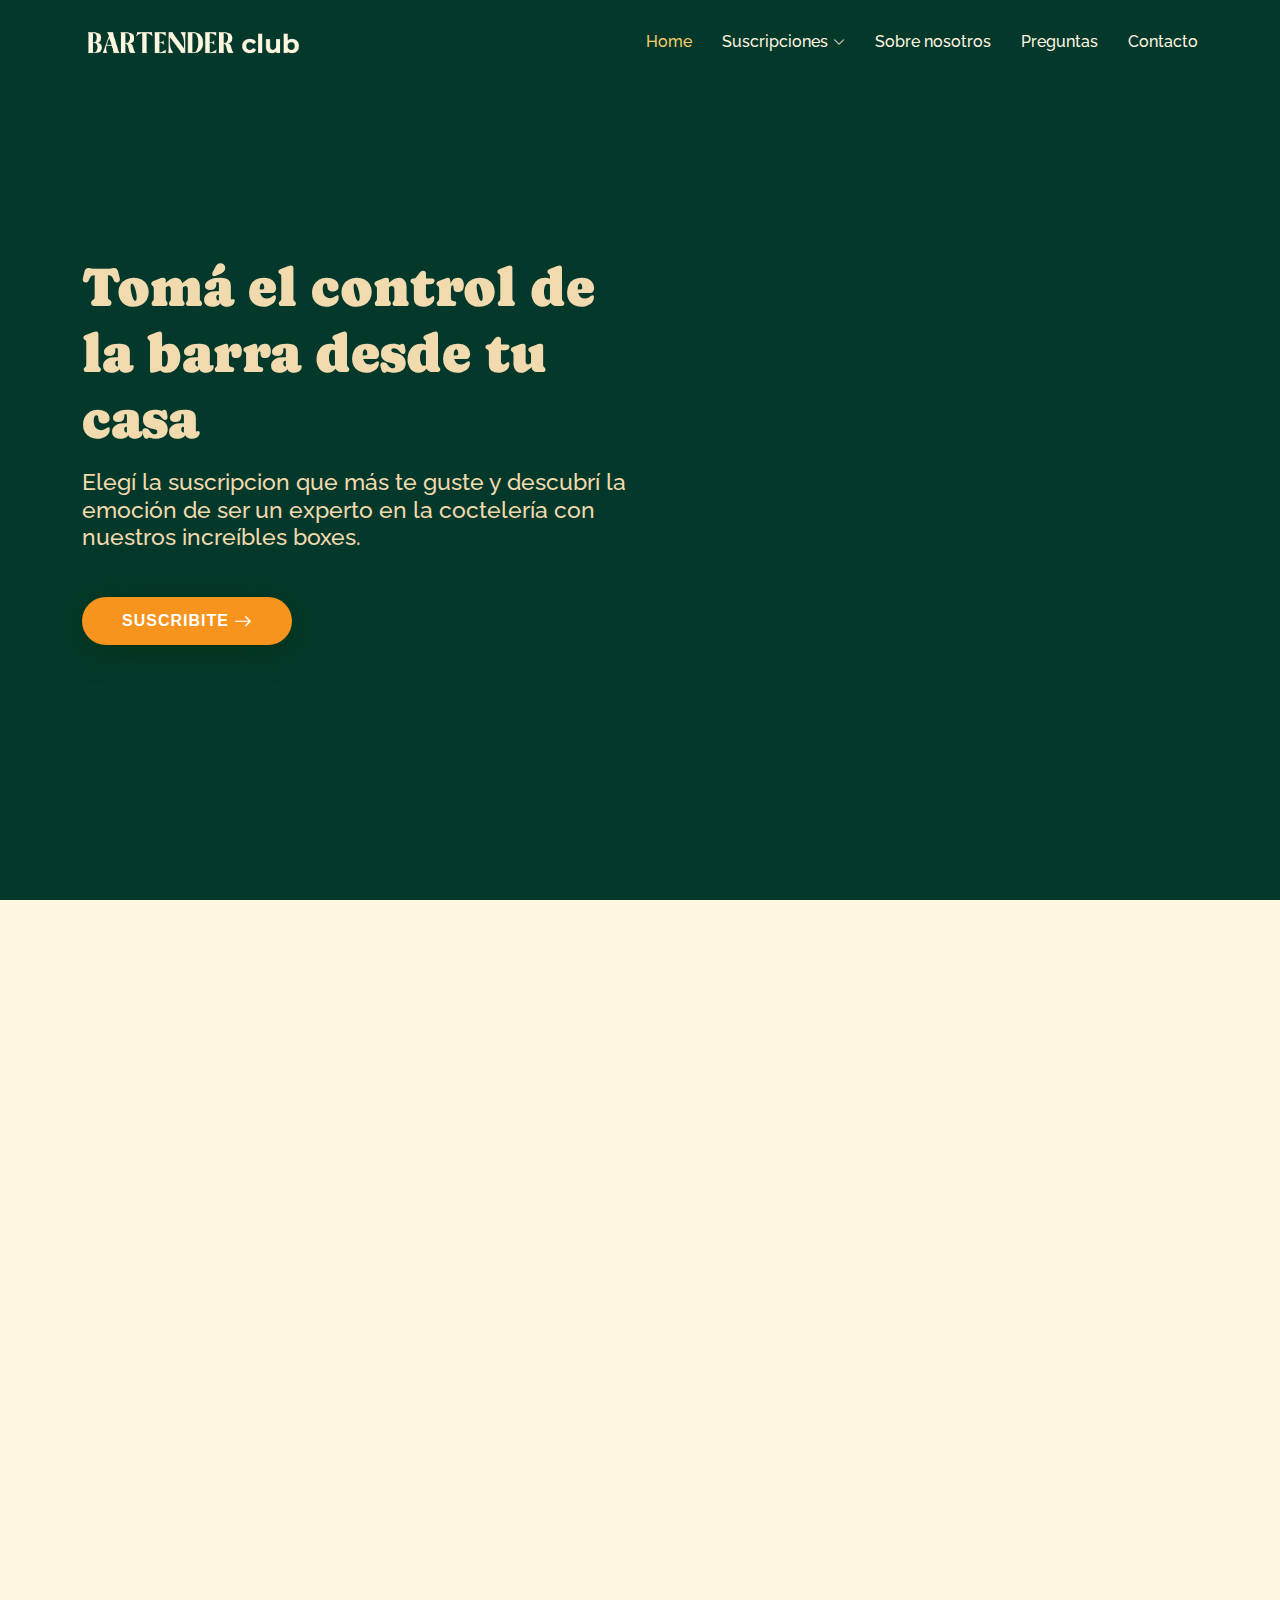
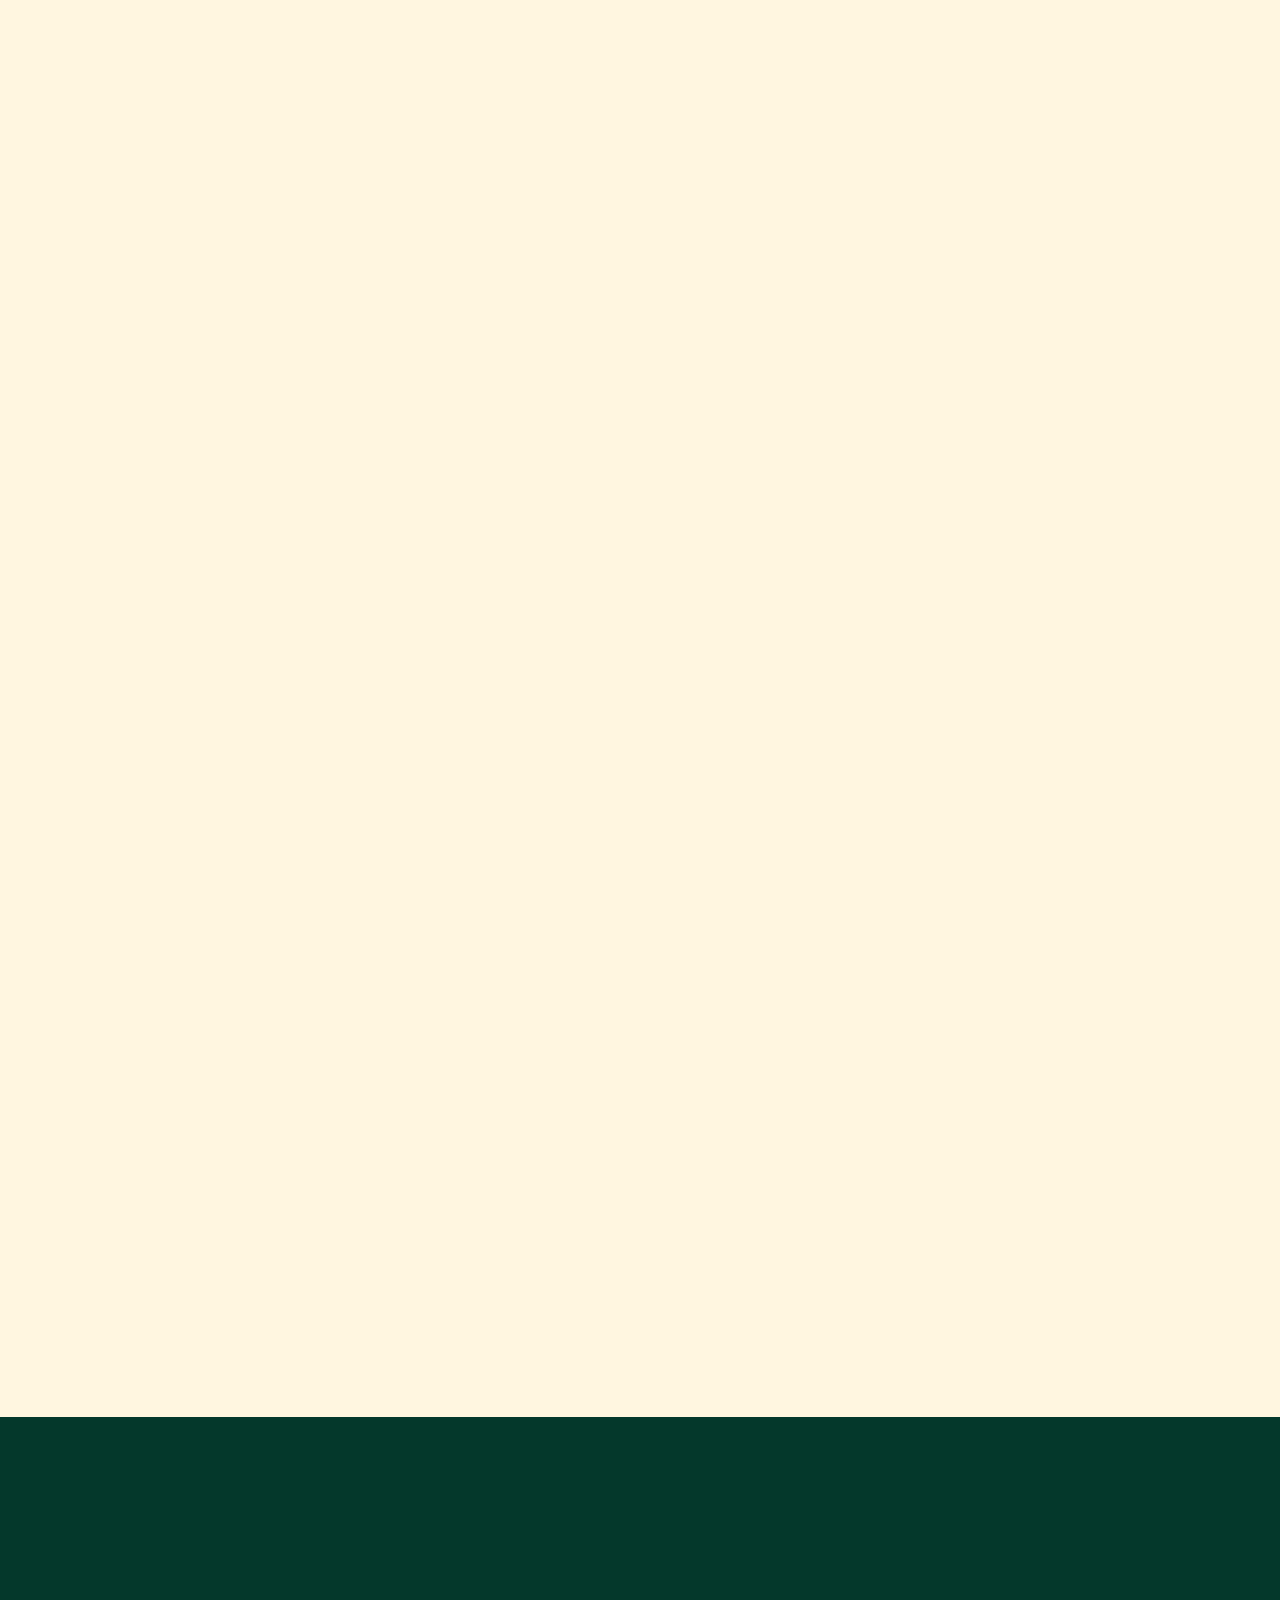
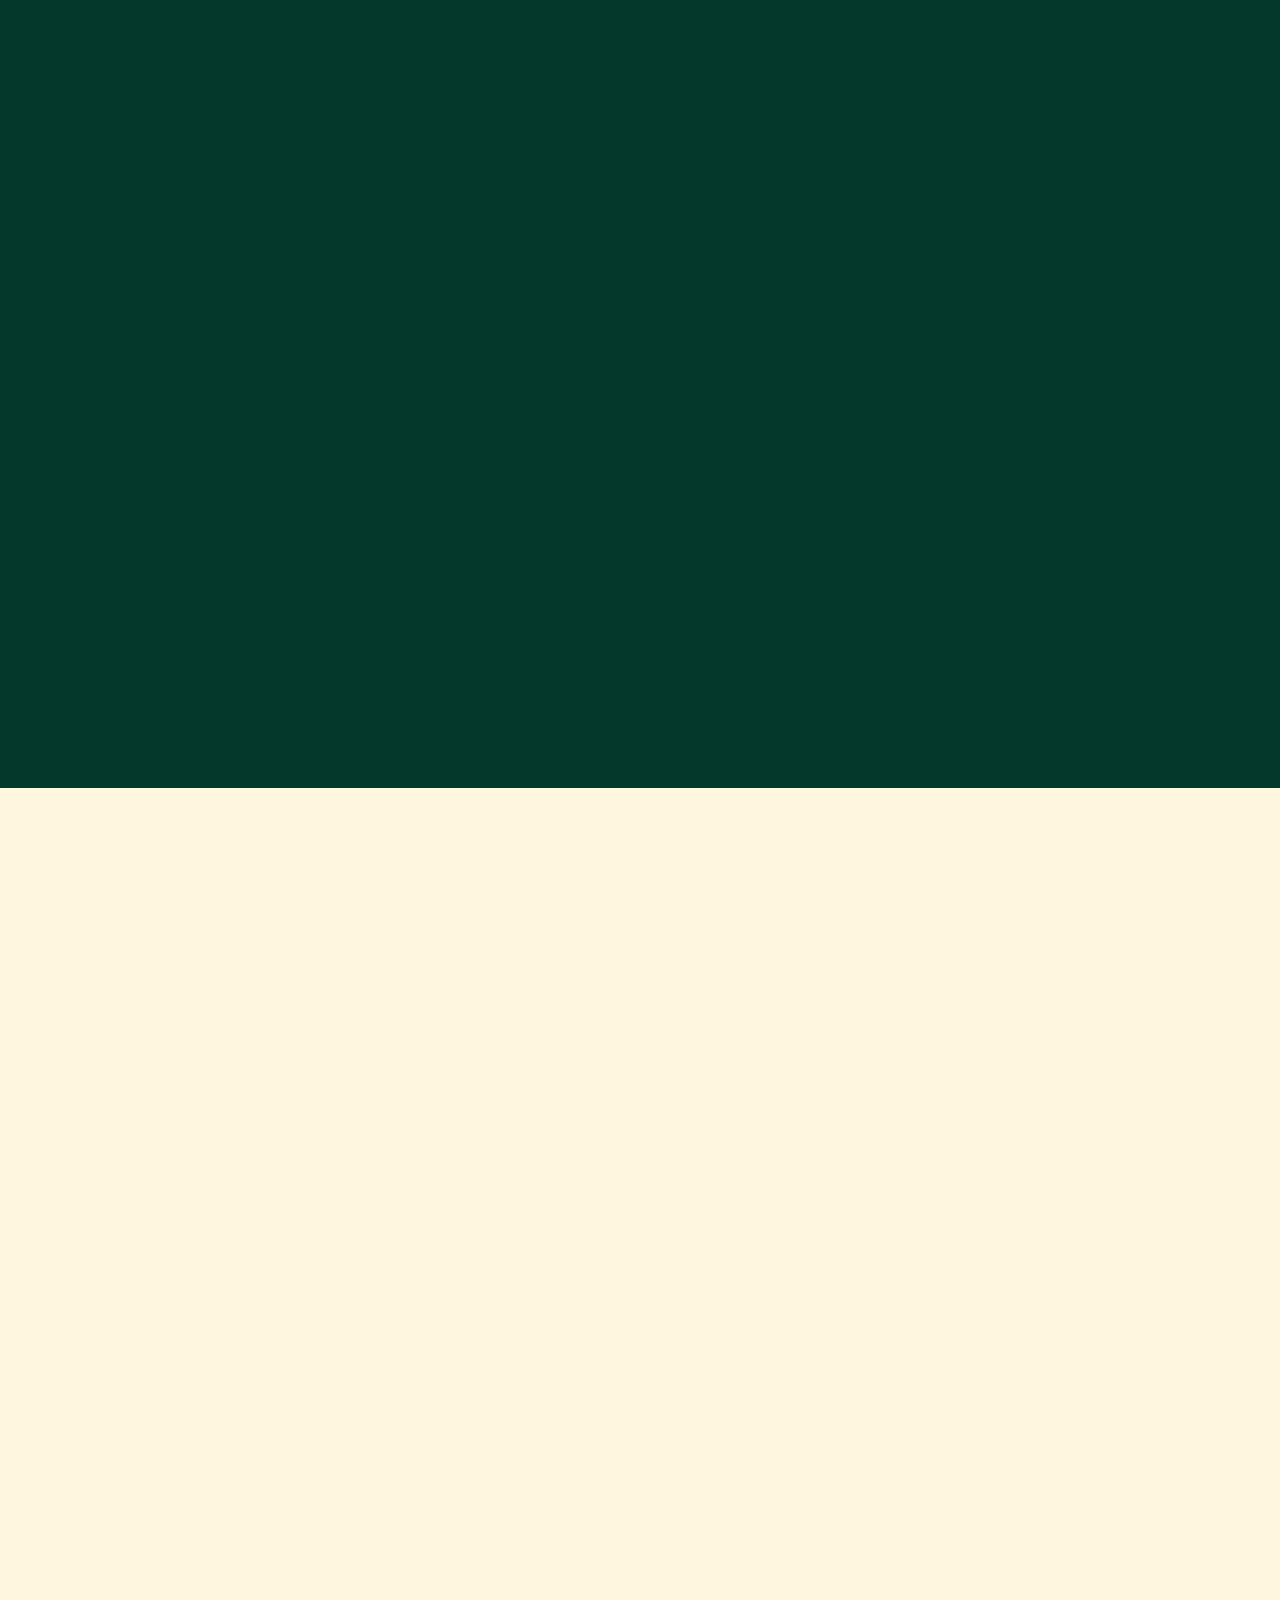
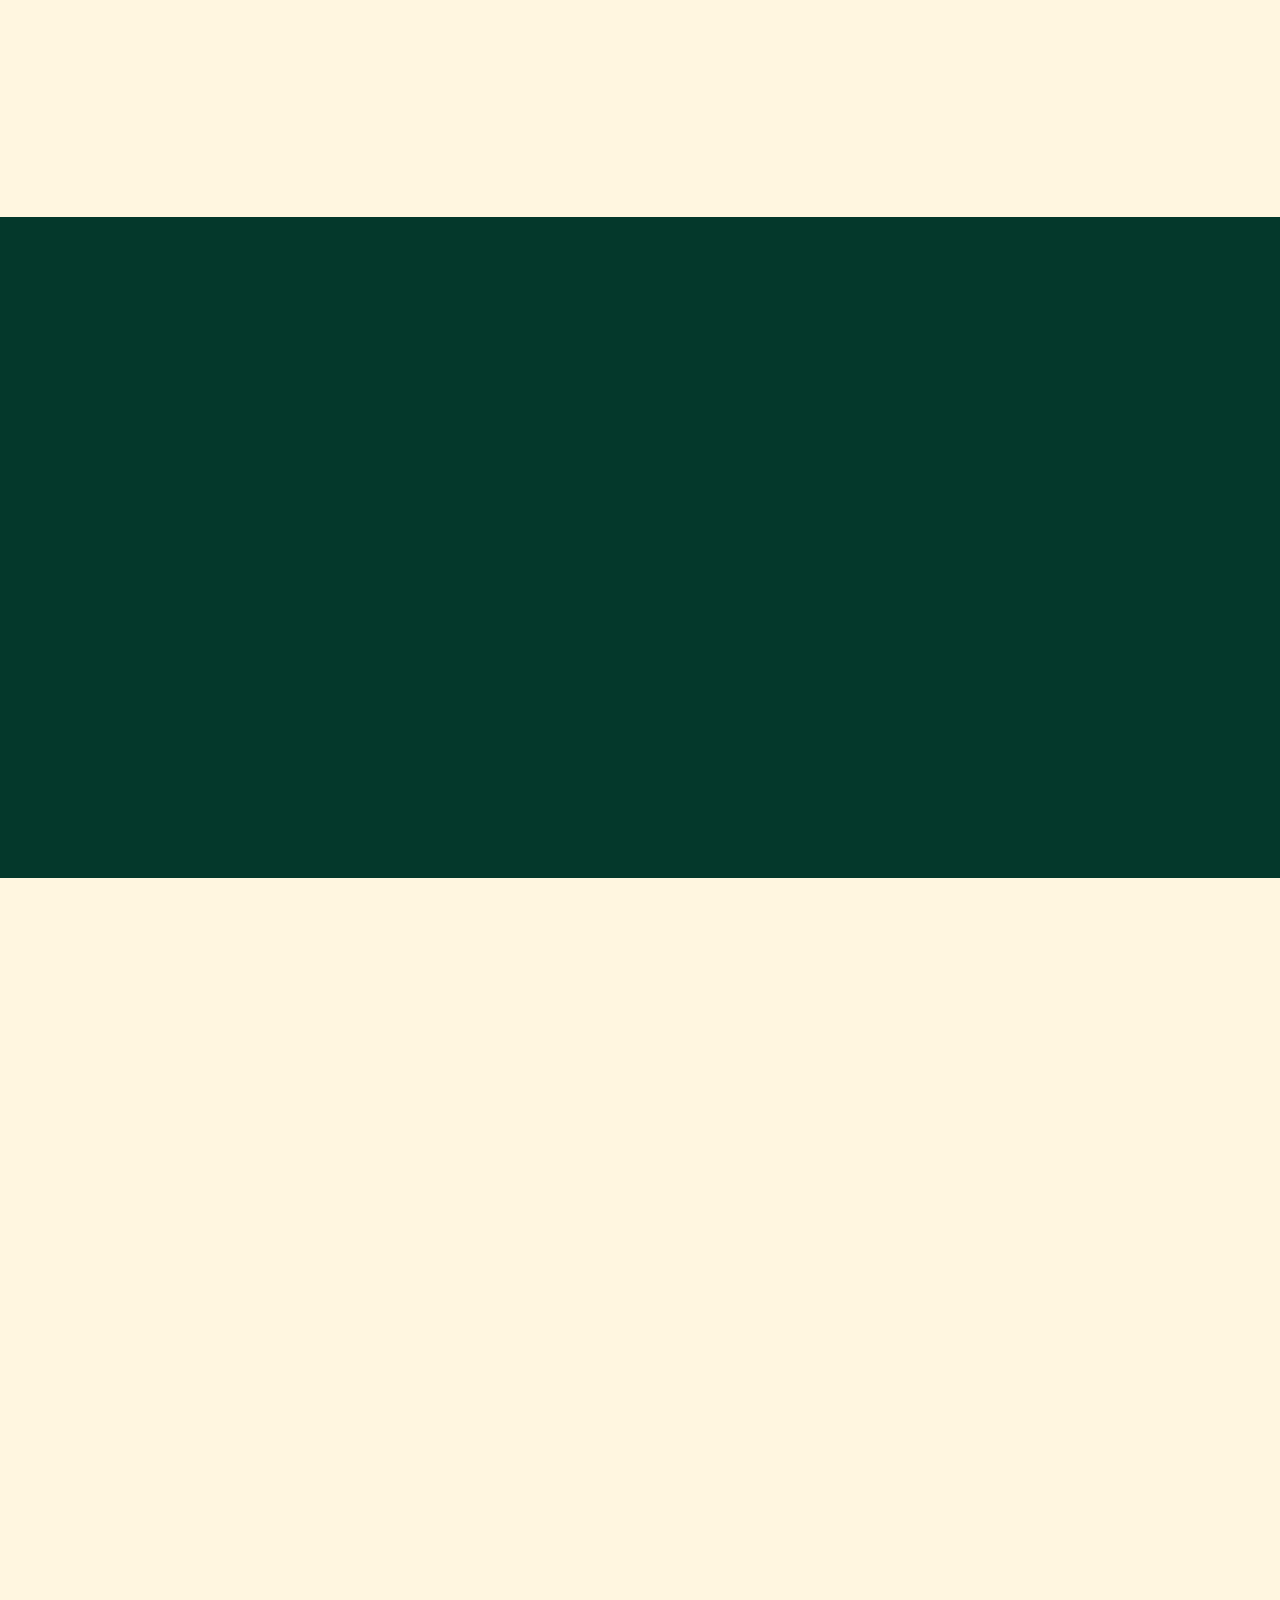
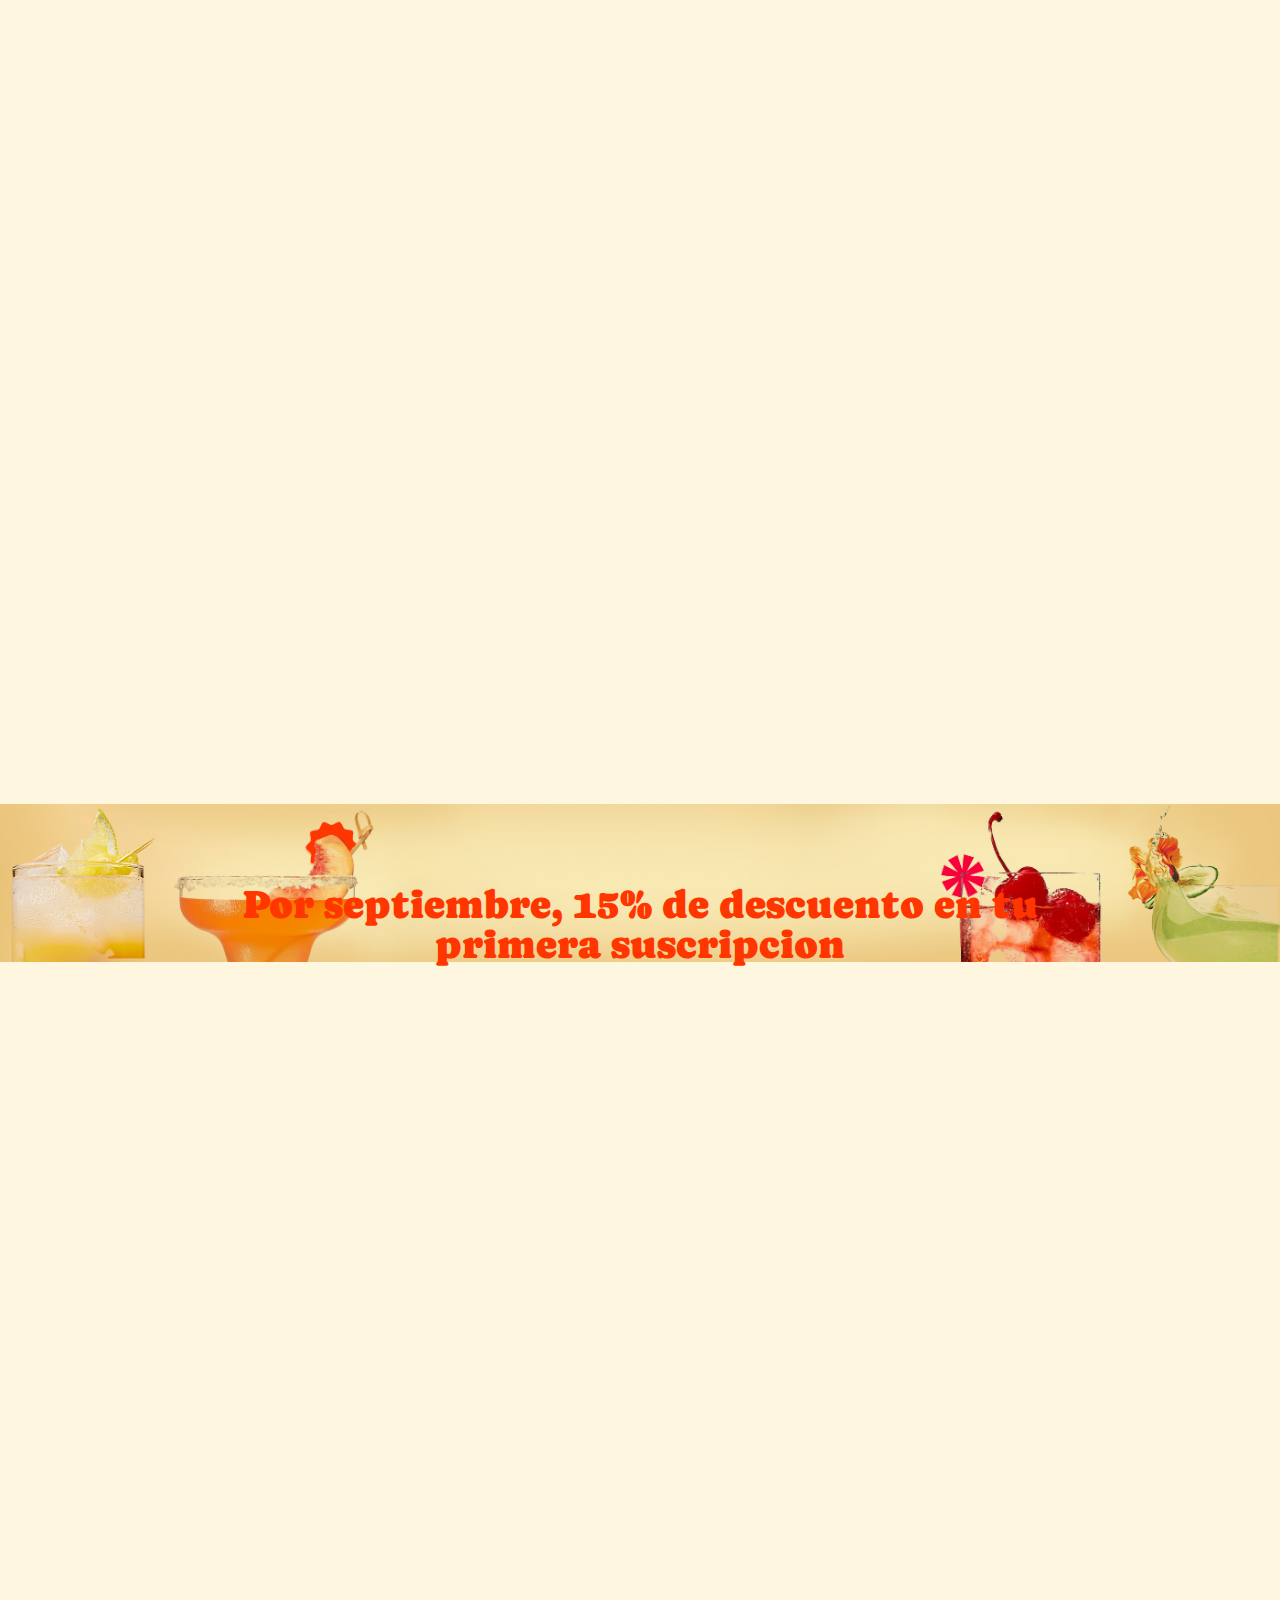
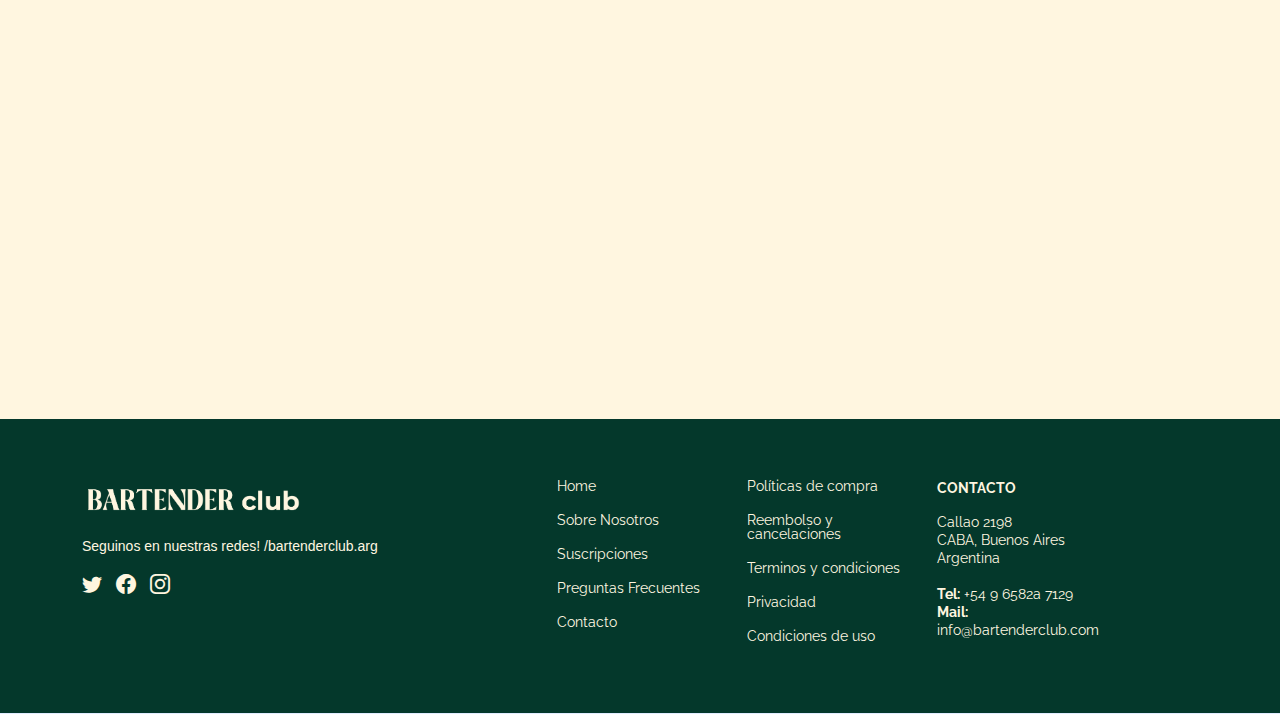
==== commit b6ad64e9: "cambios everywhere" ====
--- a/index.html
+++ b/index.html
@@ -138,7 +138,7 @@
           <div class="box">
             <img src="assets/img/stickerrrrssssss-04.svg" class="img-fluid" alt="">
             <h3>TE SUSCRIBIS</h3>
-            <h5>Elegís el tipo de plan que más te  guste en pocos pasos</h5>
+            <h5>Elegís el tipo de suscripcion que más te guste y el método de pago</h5>
           </div>
         </div>
 
@@ -672,9 +672,9 @@
     <p style="color: #FFF6E0; font-size: 18px;" font>Pablo Zitarosa, un apasionado bartender argentino que quedó cautivado por las recetas de autor a los 18 años. <br>  Tuvo el privilegio de explorar y experimentar con una amplia gama de ingredientes, técnicas y sabores.</p>
     
     <p> <span style="font-weight: bolder; color: #FFF6E0; font-size: 18px;">Aprendé los secretos y los trucos maestros mientras te convertís en un experto bartender</span></p>
-    <div class="d-flex align-items-center mb-2">
+    <div class="d-flex align-items-center">
      
-            <div class="text-center text-lg-start">
+            <div class="text-center text-lg-start centrarboton">
               <a href="#" class="btn-read-more d-inline-flex align-items-center justify-content-center align-self-center">
                 <span>LEER MÁS</span>
                 <i class="bi bi-plus"></i>
@@ -692,7 +692,7 @@
     </div>
     <div class="d-flex align-items-center mb-2">
       <i class="bi bi-check2"></i>
-      <h4>Presentó ocho cócteles en ocho minutos</h4>
+      <h4>Presentó 8 cócteles en 8 minutos</h4>
     </div>
   </div><!-- End Tab 2 Content -->
   
@@ -730,19 +730,6 @@
 
         <div class="row gy-4 portfolio-container" data-aos="fade-up" data-aos-delay="200">
 
-          <div class="col-lg-4 col-md-6 portfolio-item filter-app">
-            <div class="portfolio-wrap">
-              <img src="assets/img/portfolio/portfolio-1.jpg" class="img-fluid" alt="">
-              <div class="portfolio-info">
-                <h4>Ginger gin</h4>
-                <p>Veraniegos</p>
-                <div class="portfolio-links">
-                  <a href="assets/img/portfolio/portfolio-1.jpg" data-gallery="portfolioGallery" class="portfokio-lightbox" title="Ginger gin"><i class="bi bi-plus"></i></a>
-                  <a href="portfolio-details.html" title="More Details"><i class="bi bi-link"></i></a>
-                </div>
-              </div>
-            </div>
-          </div>
 
           <div class="col-lg-4 col-md-6 portfolio-item filter-web">
             <div class="portfolio-wrap">
@@ -758,19 +745,6 @@
             </div>
           </div>
 
-          <div class="col-lg-4 col-md-6 portfolio-item filter-app">
-            <div class="portfolio-wrap">
-              <img src="assets/img/portfolio/portfolio-3.jpg" class="img-fluid" alt="">
-              <div class="portfolio-info">
-                <h4>Frozen Aperol Spritz</h4>
-                <p>Veraniegos</p>
-                <div class="portfolio-links">
-                  <a href="assets/img/portfolio/portfolio-3.jpg" data-gallery="portfolioGallery" class="portfokio-lightbox" title="Frozen Aperol Spritz"><i class="bi bi-plus"></i></a>
-                  <a href="portfolio-details.html" title="More Details"><i class="bi bi-link"></i></a>
-                </div>
-              </div>
-            </div>
-          </div>
 
           <div class="col-lg-4 col-md-6 portfolio-item filter-card">
             <div class="portfolio-wrap">
@@ -786,19 +760,6 @@
             </div>
           </div>
 
-          <div class="col-lg-4 col-md-6 portfolio-item filter-web">
-            <div class="portfolio-wrap">
-              <img src="assets/img/portfolio/portfolio-5.jpg" class="img-fluid" alt="">
-              <div class="portfolio-info">
-                <h4>Verano frizz</h4>
-                <p>Con amigos</p>
-                <div class="portfolio-links">
-                  <a href="assets/img/portfolio/portfolio-5.jpg" data-gallery="portfolioGallery" class="portfokio-lightbox" title="Verano frizz"><i class="bi bi-plus"></i></a>
-                  <a href="portfolio-details.html" title="More Details"><i class="bi bi-link"></i></a>
-                </div>
-              </div>
-            </div>
-          </div>
 
           <div class="col-lg-4 col-md-6 portfolio-item filter-app">
             <div class="portfolio-wrap">
@@ -842,9 +803,9 @@
             </div>
           </div>
 
-          <div class="col-lg-4 col-md-6 portfolio-item filter-web">
+          <div class="col-lg-4 col-md-6 portfolio-item filter-web ">
             <div class="portfolio-wrap">
-              <img src="assets/img/portfolio/portfolio-9.jpg" class="img-fluid" alt="">
+              <img src="assets/img/portfolio/portfolio-9.jpg" class="img-fluid " alt="">
               <div class="portfolio-info">
                 <h4>Spiced honey orange cocktail</h4>
                 <p>Con amigos</p>
--- a/assets/css/style.css
+++ b/assets/css/style.css
@@ -1396,6 +1396,15 @@
 transform: translateX(5px);
 }
 
+@media (max-width: 768px) {
+  .tab-content .centrarboton {
+ margin-right: auto;
+ margin-left: auto;
+  }
+ 
+  }
+
+
 .creador .feture-tabs .tab-content i {
 font-size: 24px;
 line-height: 0;
@@ -1656,10 +1665,17 @@
 }
 
 @media (max-width: 768px) {
-  #cta h5 {
+  #cta{
+    background: url(../img/trago\ zzomin.png);
+    background-size:cover;
+    height: auto;
+  }
+  #cta h1 {
     font-size: 28px;
     text-align: center;
     margin-bottom: 20px;
+    line-height: 30px;
+ 
   }
 }
   
@@ -2164,6 +2180,19 @@
   right: 15px;
 }
 
+@media (max-width: 911px) {
+  .portfolio-item .hiddenmobile{
+   display: hidden;
+  }
+  .portfolio-info .hiddenmobile{
+    display: hidden;
+   }
+   .portfolio-links .hiddenmobile{
+    display: hidden;
+   }
+}
+
+
 /*--------------------------------------------------------------
 # Portfolio Details
 --------------------------------------------------------------*/
@@ -2229,6 +2258,11 @@
   padding: 0;
 }
 
+@media (max-width: 768px) {
+  .portfolio-details .hiddenmobile{
+   display: hidden;
+  }
+}
 /*--------------------------------------------------------------
 # Testimonials
 --------------------------------------------------------------*/
@@ -2307,7 +2341,10 @@
   .testimonials .swiper-slide-active {
     opacity: 1;
   }
-
+.testimonials .section-header {
+  margin: 0px;
+  padding: 0px;
+}
   .testimonials .swiper-pagination {
     margin-top: 0;
   }
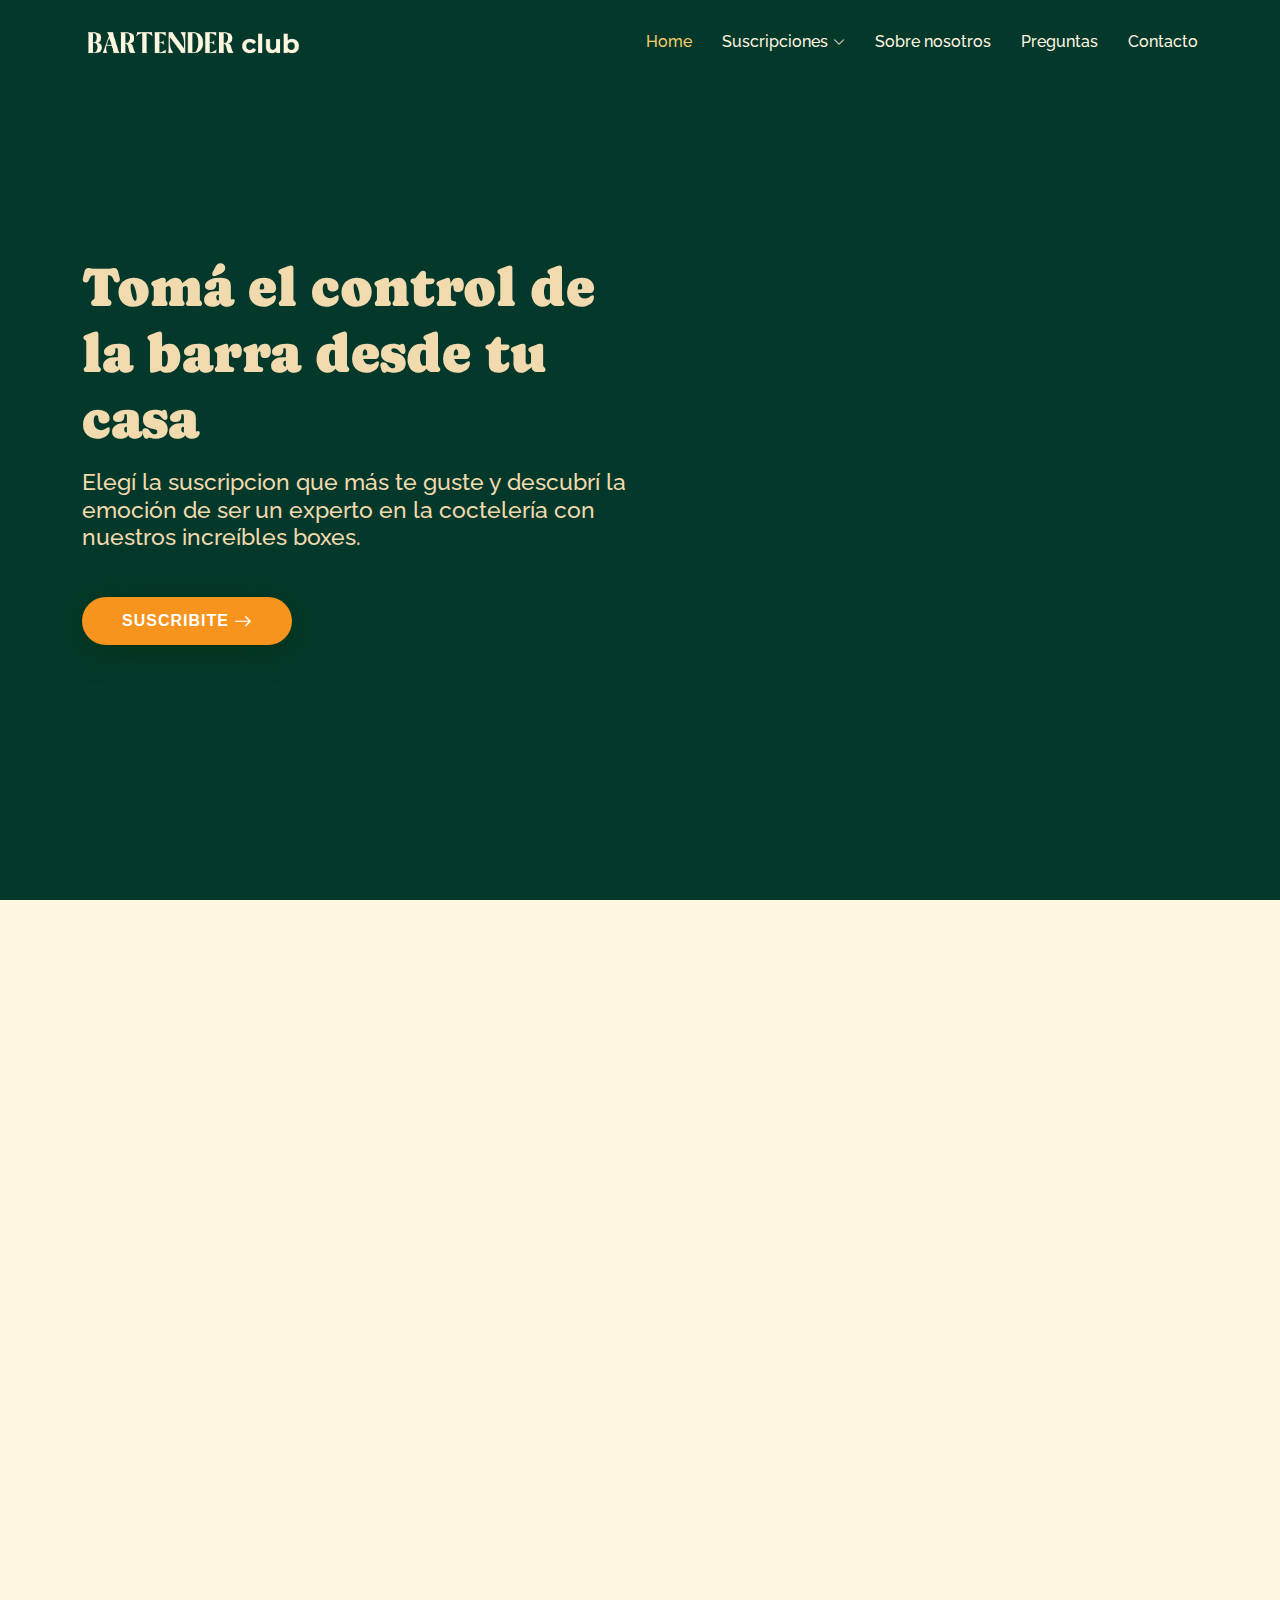
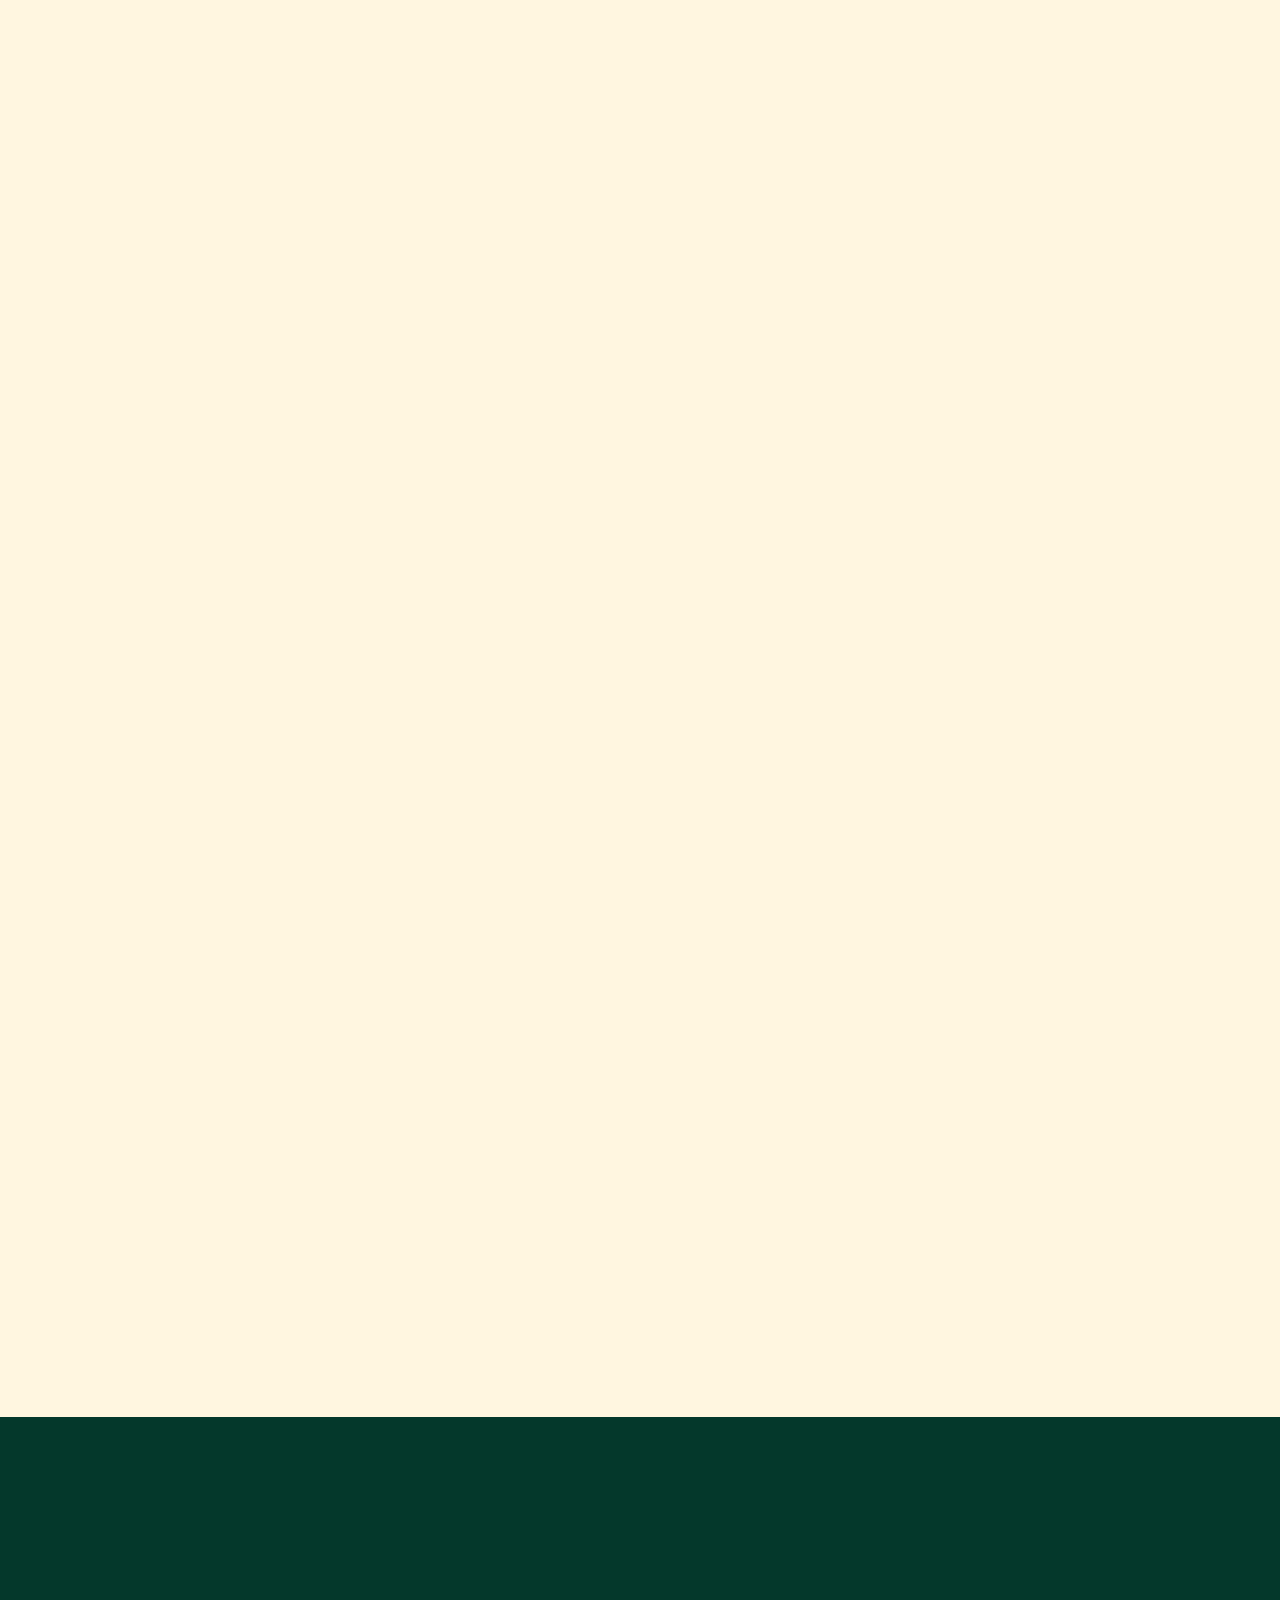
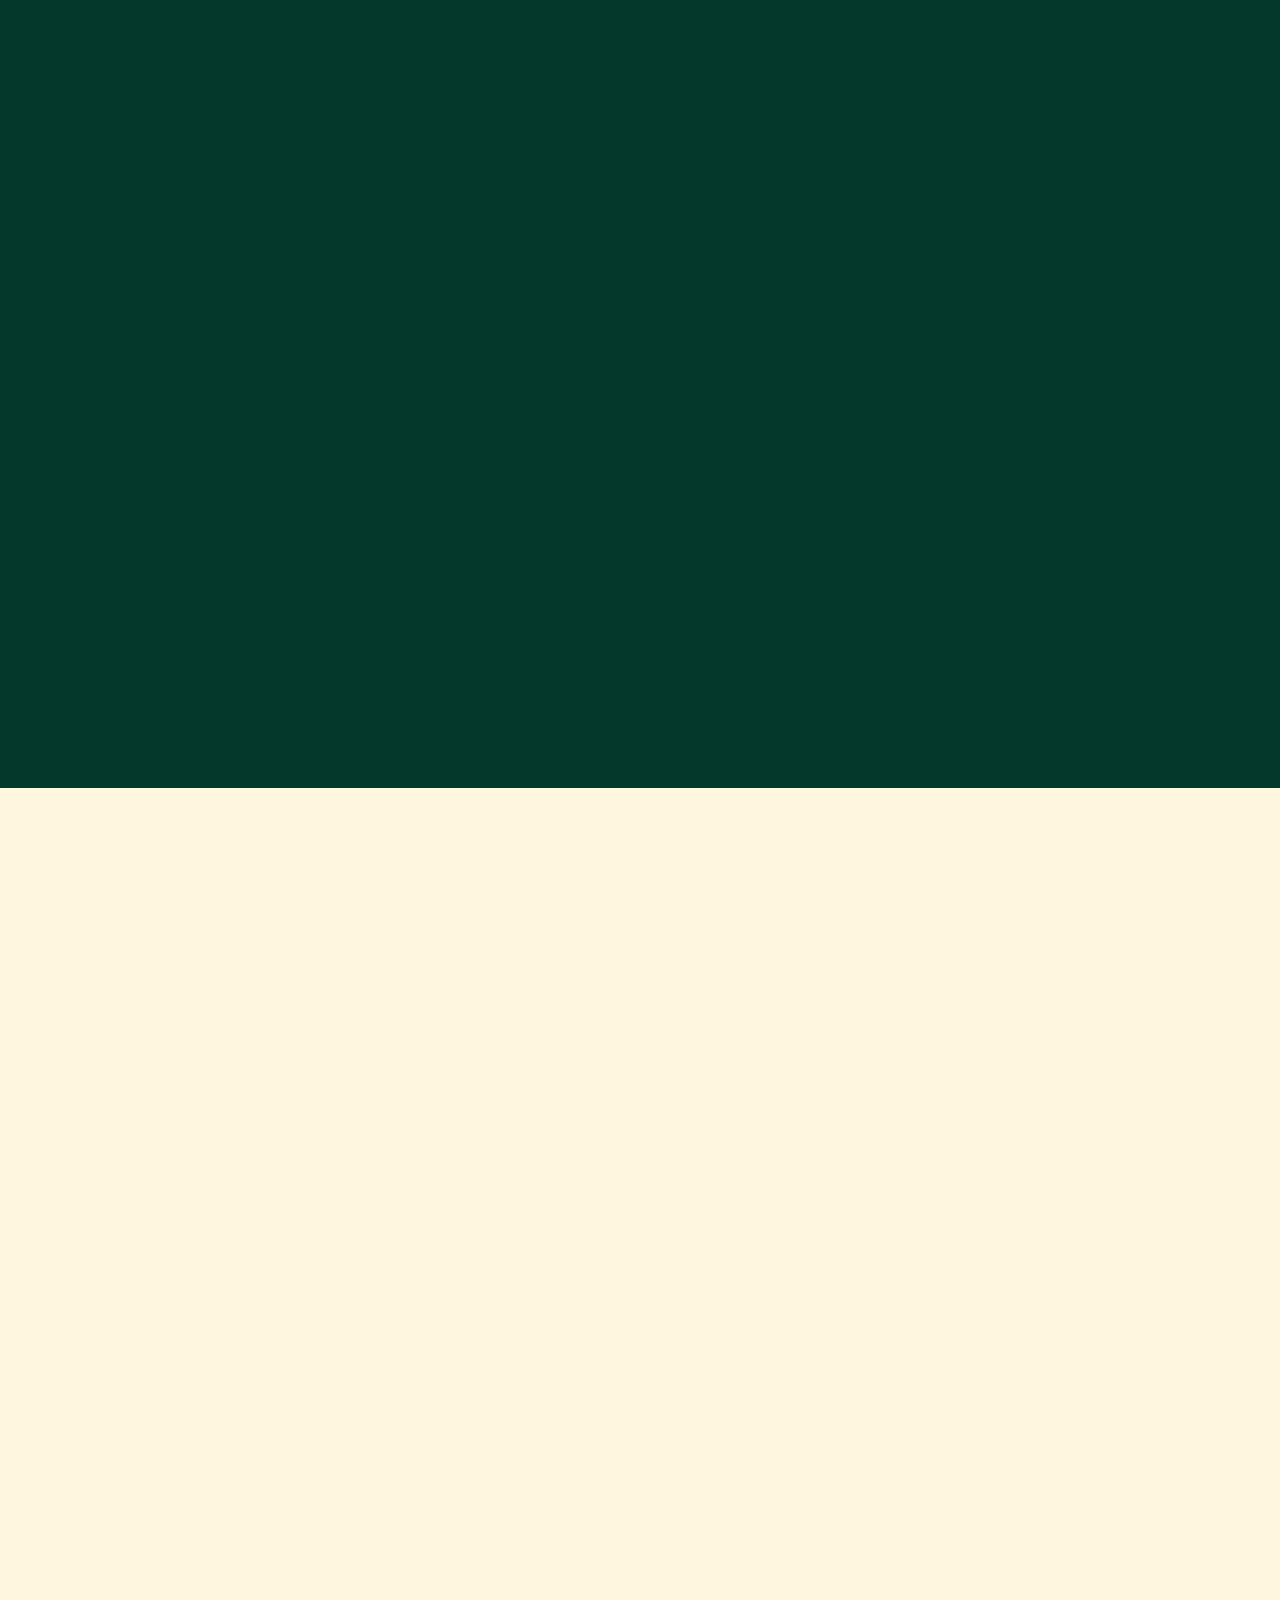
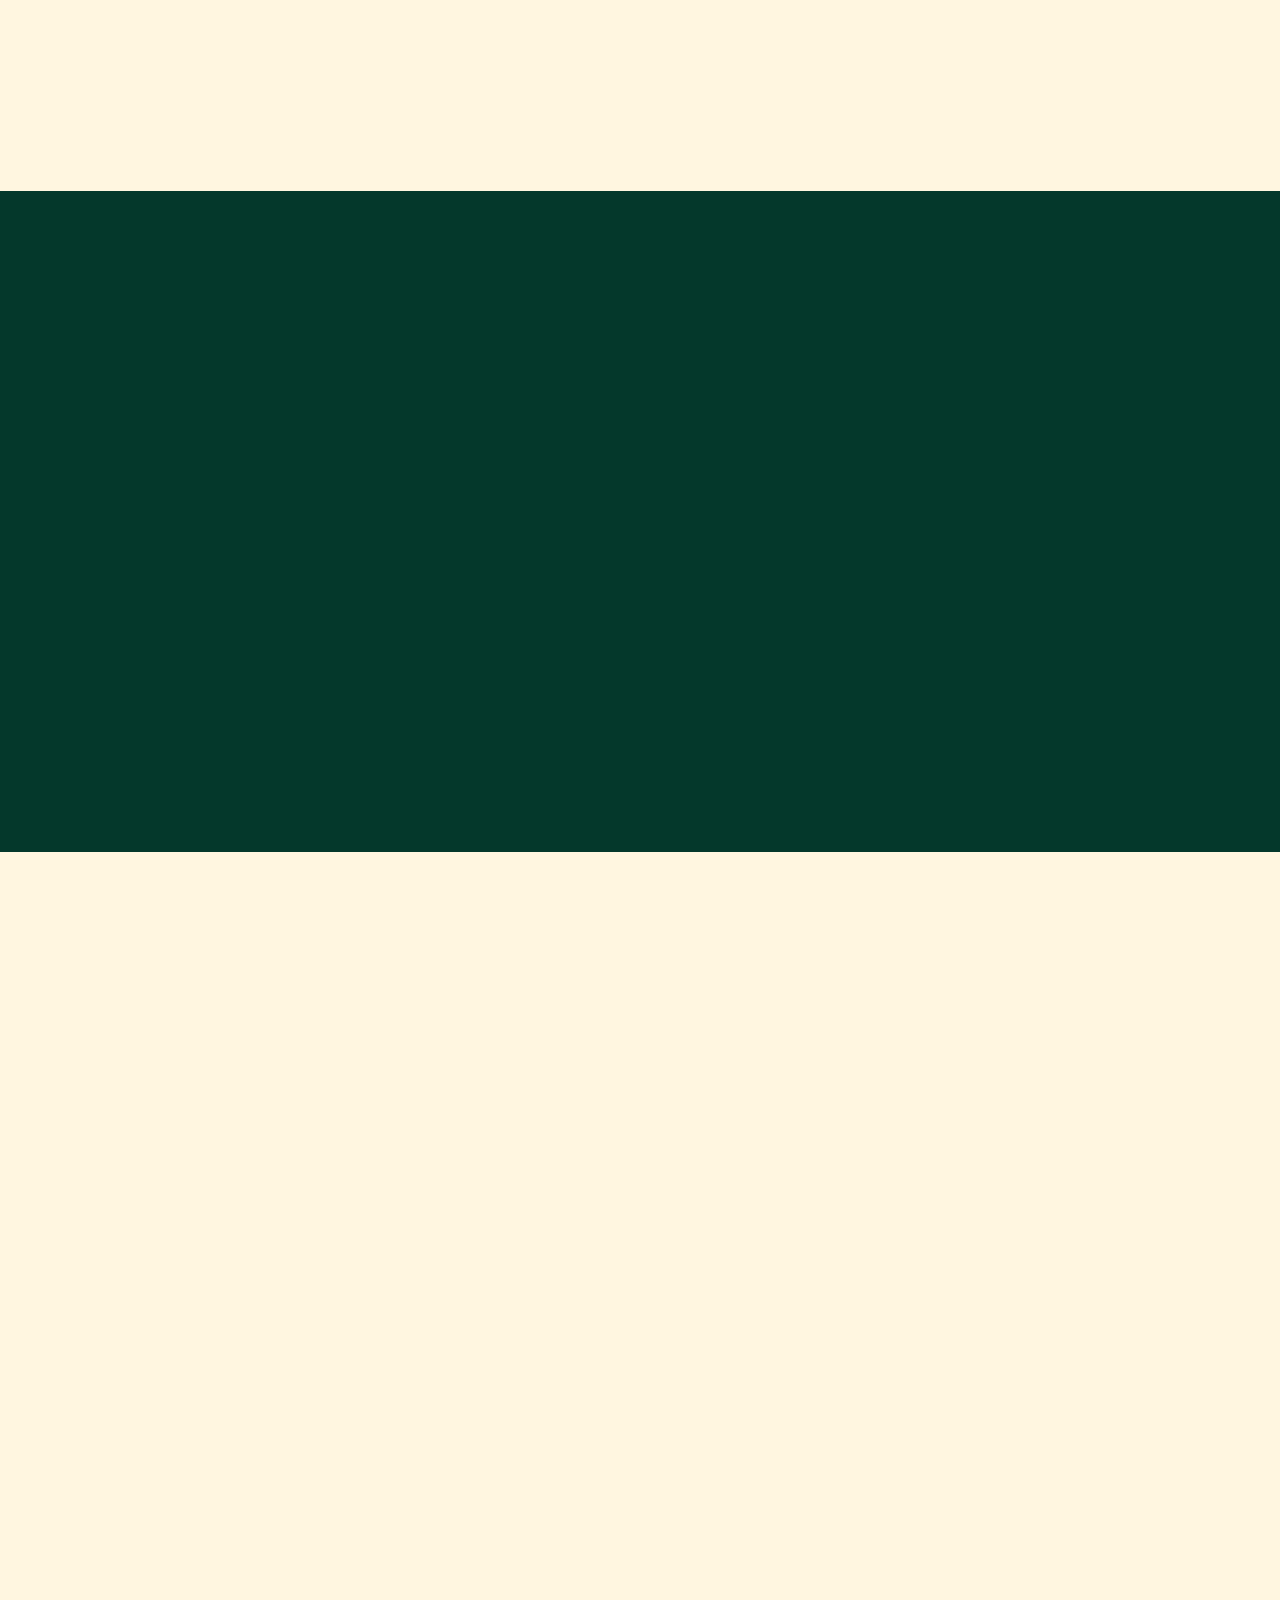
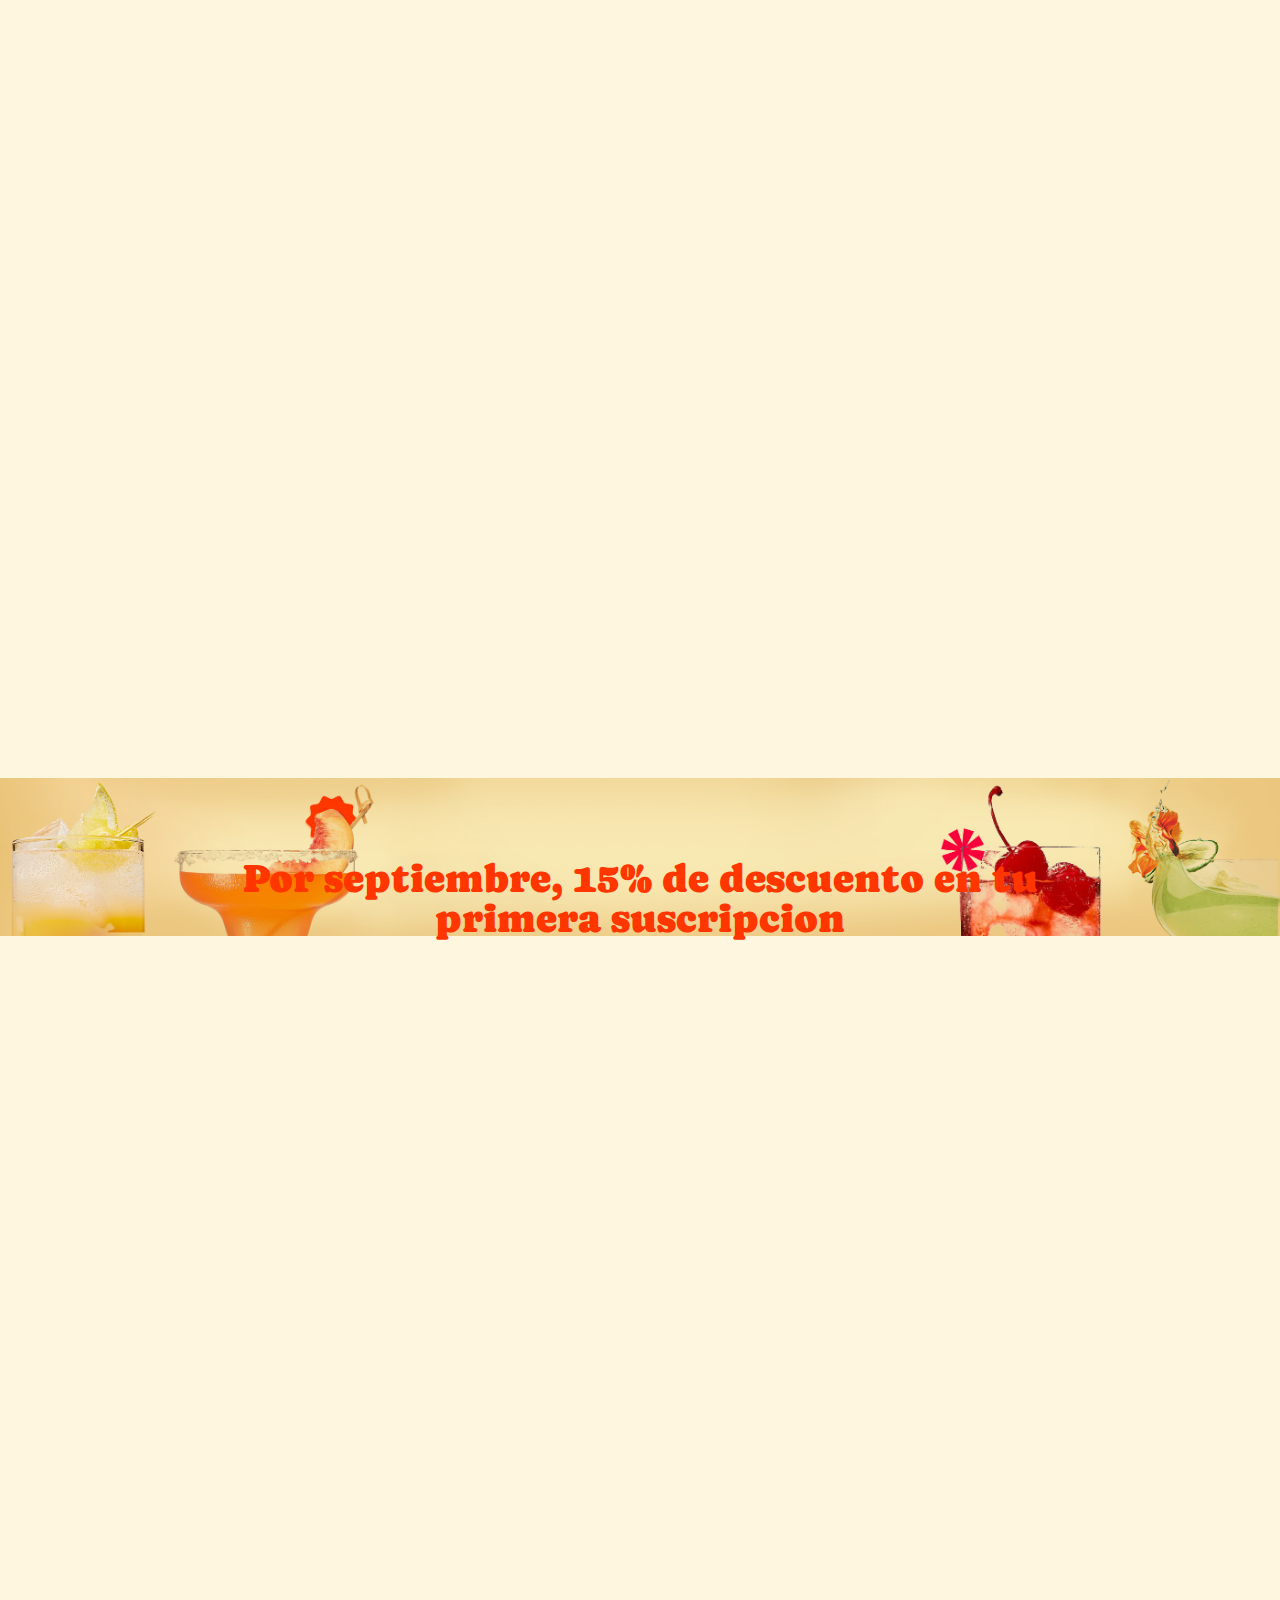
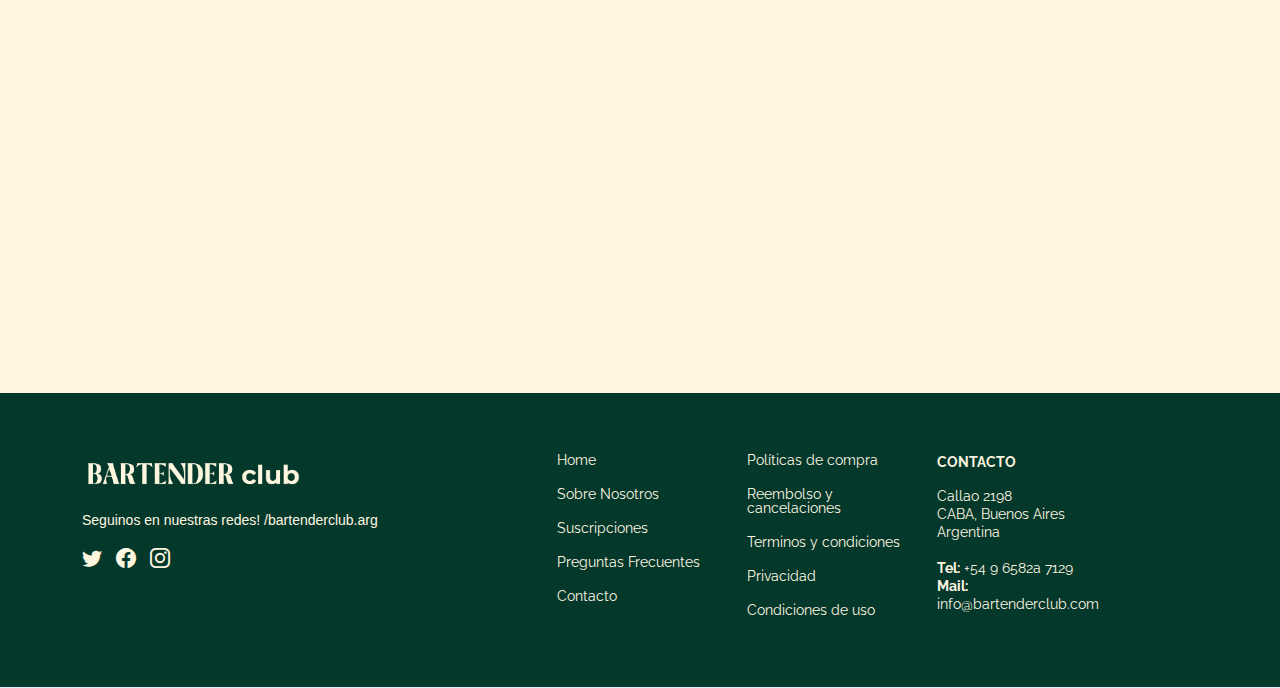
==== commit 57b861ba: "ccccccccc}" ====
--- a/index.html
+++ b/index.html
@@ -563,7 +563,7 @@
 
    
   <!-- ======= Team Section ======= -->
-  <section id="team" class="team">
+  <section id="team" class="team ">
 
     <div class="container" data-aos="fade-up">
 
@@ -571,7 +571,7 @@
         <h1>Trends de nuestros expertos en tus boxes</h1>
       </header>
 
-      <div class="row gy-4">
+      <div class="row gy-4 ">
 
         <div class="col-lg-3 col-md-6 d-flex align-items-stretch" data-aos="fade-up" data-aos-delay="100">
           <div class="member">
@@ -584,7 +584,7 @@
             <div class="member-info">
               <h3>WESTERN INDIAN</h3>
               <h5>Por Ana Varela </h5>
-              <p>Una mezcla de Caribe antiguo y Sudamérica, siendo considerado como un cóctel ideal para comenzar o terminar un día caluroso.
+              <p>Una mezcla de Caribe y Sudamérica, siendo considerado como un cóctel ideal para terminar un día caluroso.
 
               </p>
             </div>
@@ -600,9 +600,9 @@
               </div>
             </div>
             <div class="member-info">
-              <h3>MARGARITA</h3>
+              <h3>VODKA LEMONADE</h3>
               <h5>Por "Picca" </h5>
-              <p>Reinventamos la clásica receta para hacerla un poco más veraniega y aún más refrescante, mezclándola con mucha sandía.</p>
+              <p>Nada mejor que una limonada, pero para agregarle un toque diferente, ¿Por qué no pruebas con un poco de vodka?  .</p>
             </div>
           </div>
         </div>
@@ -616,10 +616,9 @@
               </div>
             </div>
             <div class="member-info">
-              <h3>VODKA LEMONADE</h3>
+              <h3>MARGARITA</h3>
               <h5>Por Meli Manhattan </h5>
-              <p>Para pasar un fin de semana con amigos, nada mejor que una limonada, pero para agregarle un toque único y diferente,
-¿Por qué no pruebas con un poco de vodka?  .</p>
+              <p>Reinventamos la clásica receta para hacerla un poco más veraniega y más refrescante, mezclándola con sandía.</p>
             </div>
           </div>
         </div>
--- a/assets/css/style.css
+++ b/assets/css/style.css
@@ -894,11 +894,6 @@
 opacity: 100%;
  
   }
-
-  .herodetalle h6{
-
-  }
-
   .herodetalle .hero-img img {
     width: 10%;
     opacity: 100%;
@@ -910,11 +905,6 @@
   .herodetalle {
     text-align: center;
   }
-
-  .herodetalle h1 {
-  }
-
-
   .herodetalle .hero-img img {
     width: 100%;
   }
@@ -1043,6 +1033,9 @@
   .tragom{
     padding-bottom: 60px;
     text-align: center;
+  }
+  .tragom img{
+    padding: 0px;
   }
 
 }
@@ -1727,17 +1720,29 @@
   margin-bottom: 30px;
 }
 
-@media (max-width: 768px) {
+@media (max-width: 911px) {
   #cta2{
     padding: 30px;
     height: 270px;
   }
   #cta2 h5 {
-    font-size: 19px;
+    font-size: 16px;
     margin-top: 20px;
   }
   #cta2 h1 {
-   font-size: 35px;
+   font-size: 28px;
+   text-align: center;
+   margin-bottom: 20px;
+   line-height: 30px;
+  }
+ 
+  }
+
+@media (max-width: 911px) {
+  #cta2{
+    background: url(../img/Banner\ mobile\ detallee.png);
+    background-size:cover;
+    height: auto;
   }
 }
 
@@ -2393,27 +2398,7 @@
   width: 100%;
   background: url(../img/team-shape.svg) no-repeat center bottom;
   background-size: contain;
-  z-index: 1;
-}
-
-.team .member .social {
-  position: absolute;
-  right: -100%;
-  top: 30px;
-  opacity: 0;
-  border-radius: 4px;
-  transition: 0.5s;
-  background: rgba(255, 255, 255, 0.3);
-  z-index: 2;
-}
-
-.team .member .social a {
-  transition: color 0.3s;
-  color: rgba(1, 41, 112, 0.5);
-  margin: 15px 12px;
-  display: block;
-  line-height: 0;
-  text-align: center;
+
 }
 
 .team .member .social a:hover {
@@ -2449,14 +2434,20 @@
   color: #04382B;
 }
 
-.team .member:hover {
-  transform: scale(1.08);
-  box-shadow: 0px 0 30px rgba(1, 41, 112, 0.1);
-}
+
 
 .team .member:hover .social {
   right: 8px;
   opacity: 1;
+}
+
+@media (max-width: 991px) {
+  .team .member .member-img {
+    position: relative;
+    overflow: hidden;
+    margin: 0px;
+    padding: 0px;
+  }
 }
 
 /*--------------------------------------------------------------
